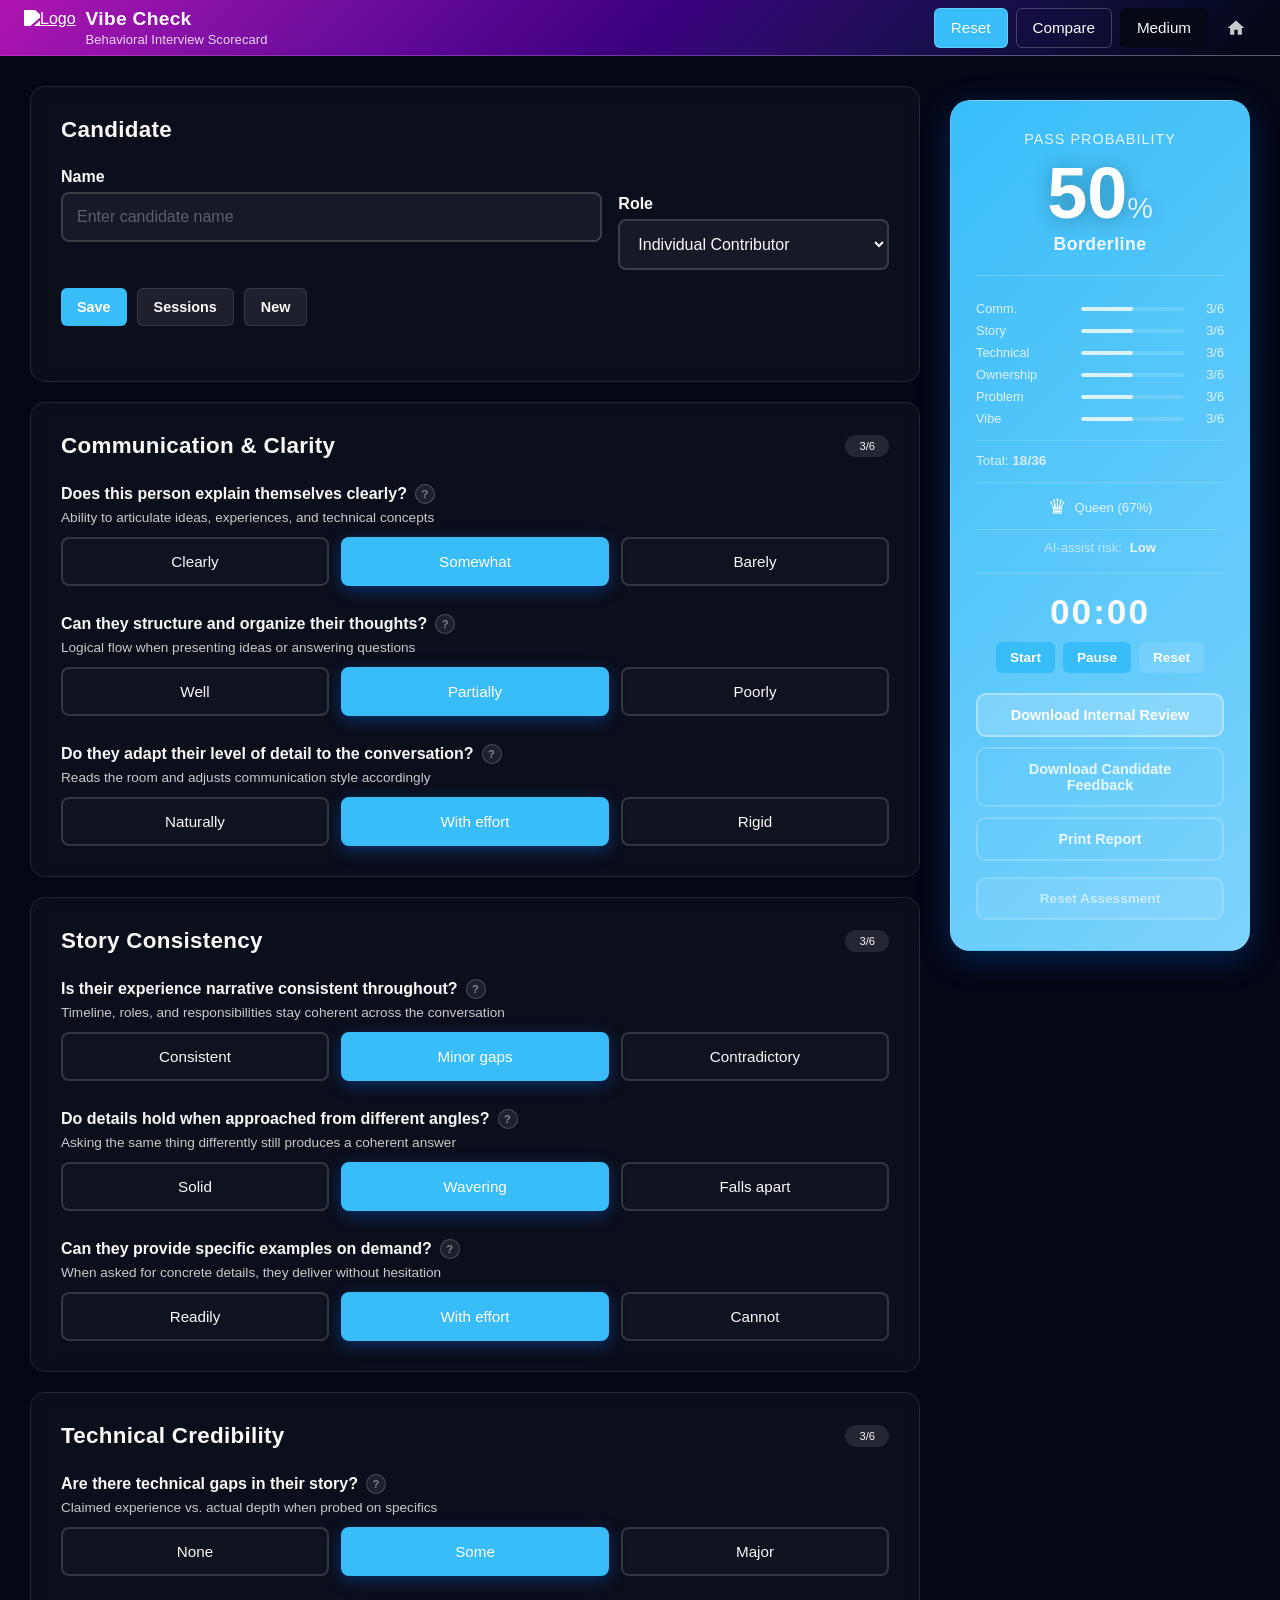
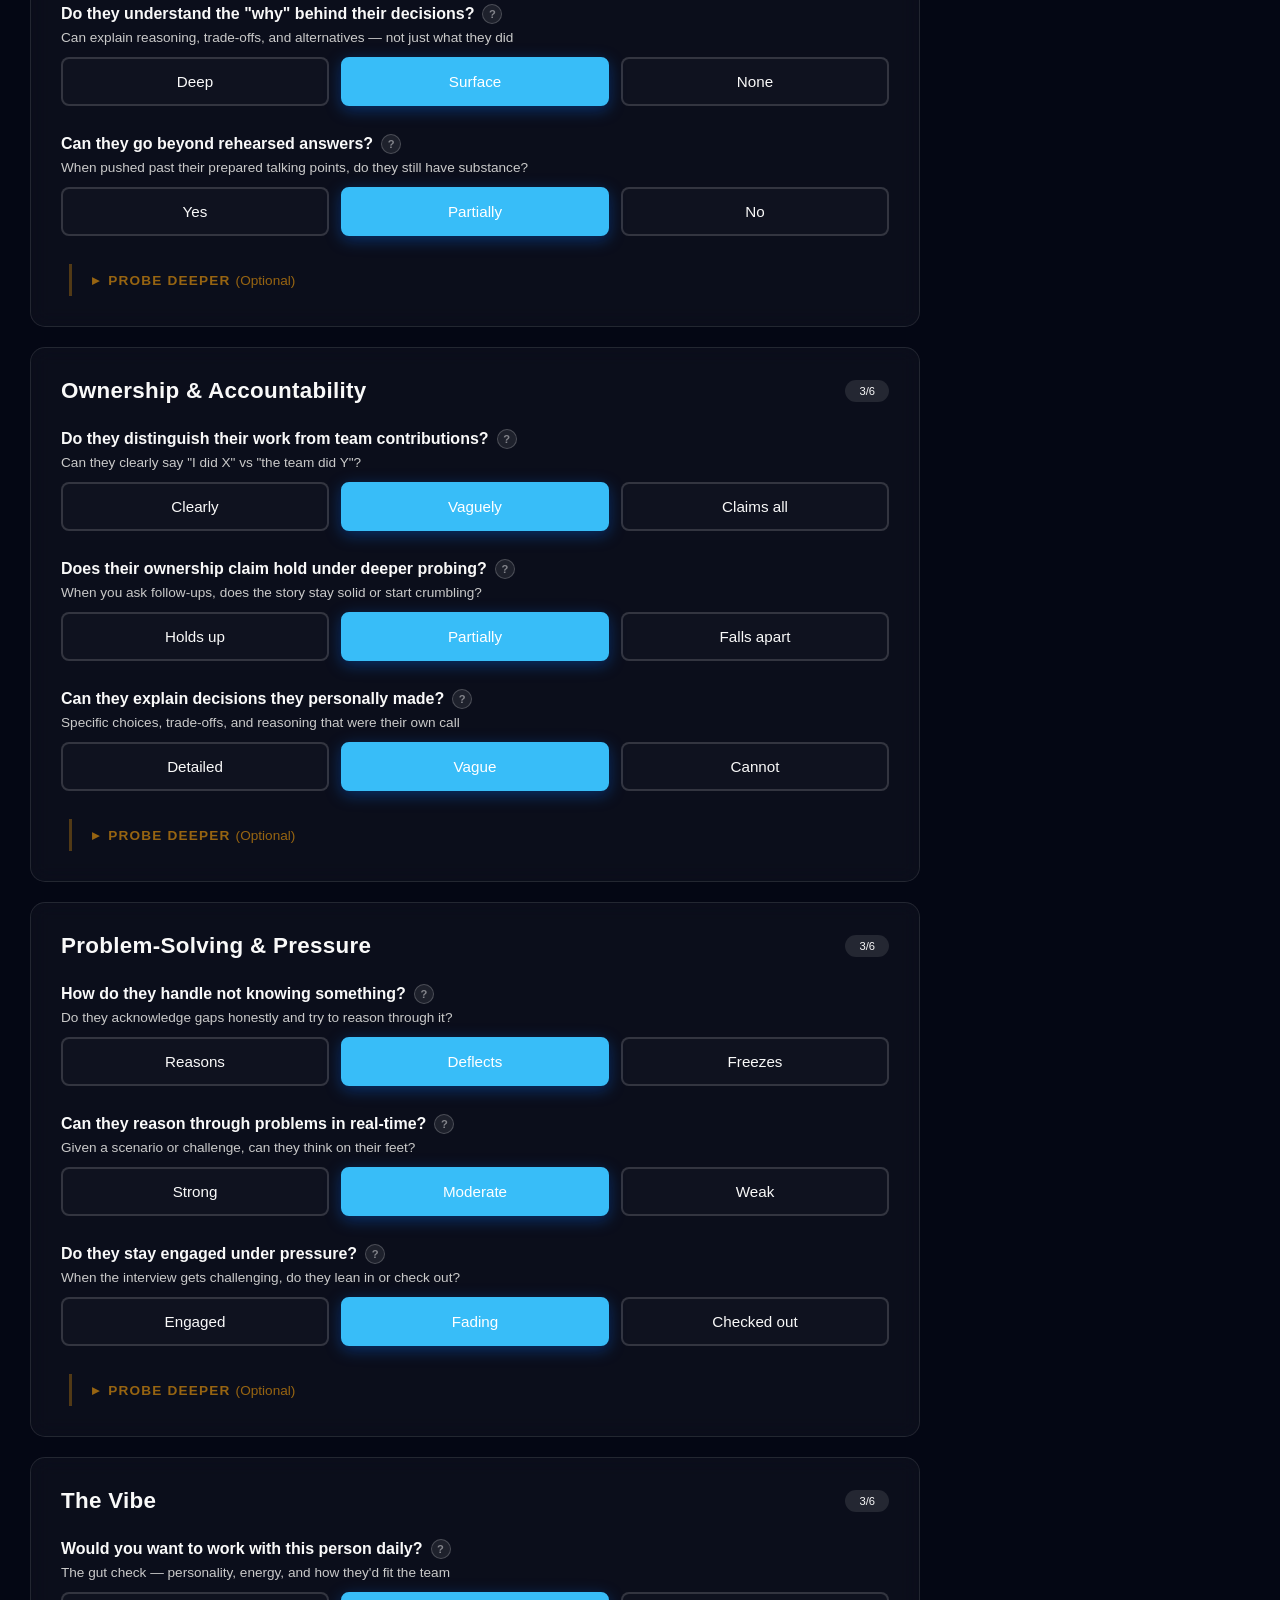
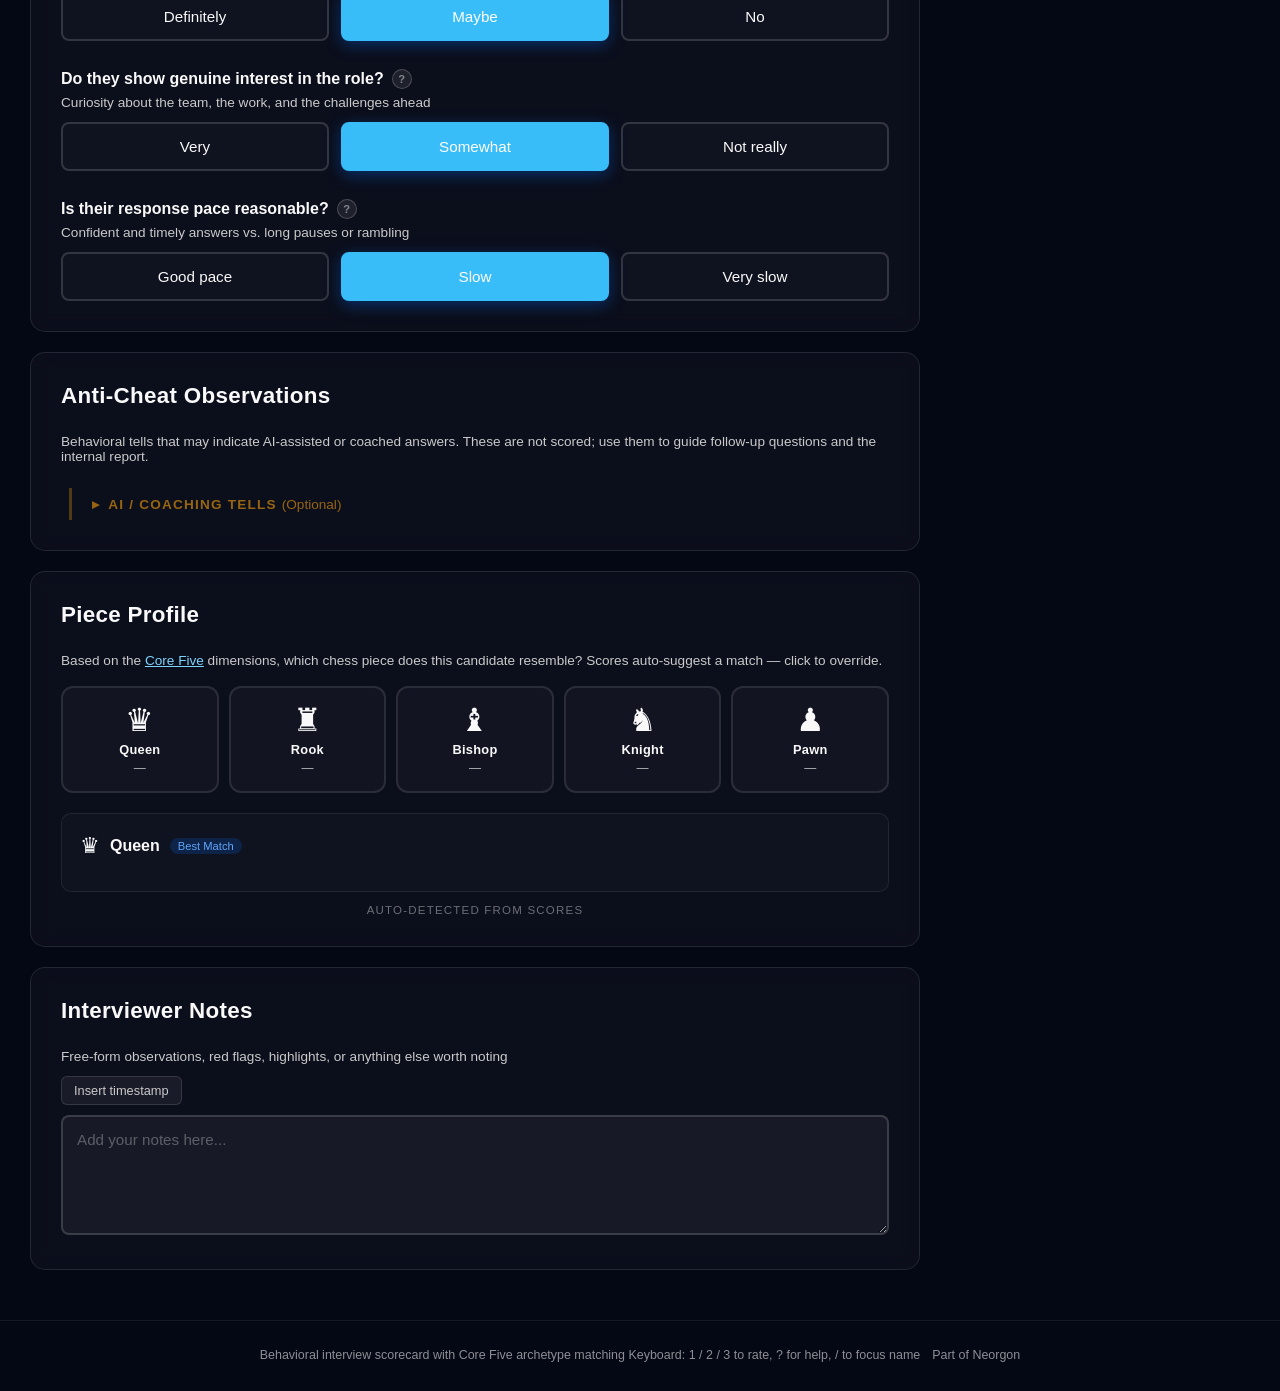
==== index.html @ bb3abf2c "feat(analytics): kit-owned GoatCounter + CF beacons, CSP sweep, drop Plausible/GA tags" ====
<!DOCTYPE html>
<html lang="en">
<head>
  <meta charset="UTF-8">
  <meta http-equiv="Content-Security-Policy" content="default-src 'self'; script-src 'self' 'unsafe-inline' https://gc.zgo.at https://static.cloudflareinsights.com; style-src 'self' 'unsafe-inline' https://cdn.neorgon.org; img-src 'self' data: blob: https://cdn.neorgon.org https://neorgon.goatcounter.com; connect-src 'self' https://neorgon.goatcounter.com https://cloudflareinsights.com">
  <meta name="viewport" content="width=device-width, initial-scale=1.0">
  <meta name="referrer" content="strict-origin-when-cross-origin">
  <meta http-equiv="X-Content-Type-Options" content="nosniff">
  <title>Vibe Check | Behavioral Interview Aid</title>
  <meta name="description" content="Score candidates across 18 behavioral questions in 6 categories. Auto-detect team archetypes with the Core Five. Download markdown reports">
  <meta property="og:title" content="Vibe Check: Behavioral Interview Scorecard">
  <meta property="og:description" content="Score candidates across 18 behavioral questions in 6 categories. Auto-detect team archetypes, download markdown reports">
  <meta property="og:type" content="website">
  <meta property="og:url" content="https://interviews.neorgon.com/">
  <meta property="og:site_name" content="Neorgon">
  <meta name="twitter:card" content="summary_large_image">
  <meta name="twitter:title" content="Vibe Check: Behavioral Interview Scorecard">
  <meta name="twitter:description" content="Score candidates across 18 behavioral questions in 6 categories. Auto-detect team archetypes, download markdown reports">
  <meta name="twitter:image" content="https://interviews.neorgon.com/og-preview.jpg">
  <meta name="robots" content="index, follow">
  <link rel="canonical" href="https://interviews.neorgon.com/">
  <meta property="og:locale" content="en_US">
  <meta name="theme-color" content="#040714">
  <meta property="og:image" content="https://interviews.neorgon.com/og-preview.jpg">
  <meta property="og:image:width" content="1200">
  <meta property="og:image:height" content="630">
  <link rel="icon" type="image/x-icon" href="favicon.ico">
  <link rel="icon" type="image/png" sizes="32x32" href="favicon-32x32.png">
  <link rel="icon" type="image/png" sizes="16x16" href="favicon-16x16.png">
  <link rel="icon" href="https://cdn.neorgon.org/v1.0.0/favicon.ico" />
  <link rel="stylesheet" href="https://cdn.neorgon.org/v1.0.0/styles/base.css">
    <link rel="stylesheet" href="css/style.css">
  <!-- Neorgon Header Kit (vendored; ?header=live swaps CSS to CDN) -->
  <script>(function(){var m=location.search.match(/[?&]theme=([\w-]+)/)||document.cookie.match(/(?:^|;\s*)neo_theme=([\w-]+)/);if(m&&m[1]!=='default')document.documentElement.dataset.theme=decodeURIComponent(m[1]);})();</script>
  <link rel="stylesheet" href="css/neorgon-header.css">
  <link rel="stylesheet" href="css/neorgon-themes.css">
  <link rel="stylesheet" href="https://cdn.neorgon.org/v1.0.0/header/season.css">
  <script defer src="js/neorgon-header.js"></script>
  <link rel="stylesheet" href="css/neorgon-footer.css">
  <script defer src="js/neorgon-footer.js"></script>

  <!-- Structured Data -->
  <script type="application/ld+json">
  {
    "@context": "https://schema.org",
    "@type": "WebApplication",
    "name": "Vibe Check",
    "alternateName": "Behavioral Interview Aid",
    "headline": "Vibe Check — Quantify the vibes you get from someone",
    "description": "A free, browser-based behavioral interview scorecard. Rate candidates across 18 questions in 6 categories, auto-detect their team archetype with the Core Five piece profile, and generate downloadable internal review and candidate feedback reports",
    "url": "https://interviews.neorgon.com/",
    "applicationCategory": "BusinessApplication",
    "applicationSubCategory": "Human Resources",
    "operatingSystem": "Any",
    "browserRequirements": "Requires a modern web browser with JavaScript",
    "softwareVersion": "1.0",
    "inLanguage": "en",
    "isAccessibleForFree": true,
    "offers": {
      "@type": "Offer",
      "price": "0",
      "priceCurrency": "USD"
    },
    "featureList": [
      "18 behavioral assessment questions across 6 categories",
      "Real-time scoring with pass probability percentage",
      "Core Five piece profile — auto-detect candidate archetype",
      "Optional probe questions for deeper investigation",
      "Anti-cheat observations to flag AI-assisted or coached answers",
      "Downloadable internal review report (Markdown)",
      "Downloadable candidate feedback report (Markdown)"
    ],
    "author": {
      "@type": "Organization",
      "name": "Neorgon",
      "url": "https://neorgon.com/"
    },
    "datePublished": "2026-02-21",
    "keywords": "behavioral interview aid, interview scorecard, candidate assessment, hiring rubric, core five, team archetype"
  }
  </script>
</head>
<body>

  <a class="skip-link" href="#main">Skip to content</a>

  <header class="header-bar" data-header-mode="app" role="banner">
    <div class="header-logo">
      <a href="https://neorgon.com/" target="_blank" rel="noopener noreferrer">
        <img src="energon-classic-logo.png" class="header-logo-img" alt="Logo">
      </a>
      <a href="./" class="header-title-link">
        <h1>Vibe Check</h1>
        <div class="header-subtitle">Behavioral Interview Scorecard</div>
      </a>
    </div>

    <div class="header-right">
      <nav class="header-actions" aria-label="Main navigation">
        <a data-keep-mobile href="javascript:void(0)" onclick="resetAssessment()" class="active">Reset</a>
        <a data-keep-mobile href="compare.html">Compare</a>
        <a href="https://lucianoadonis.medium.com/list/tips-entrevistas-32c6eb8c1547" target="_blank" rel="noopener noreferrer" class="outline">Medium</a>
    
      </nav>
      <a class="header-home" href="https://neorgon.com/" title="neorgon.com" aria-label="Neorgon home">
      <svg viewBox="0 0 24 24" fill="currentColor" xmlns="http://www.w3.org/2000/svg">
      <path d="M10 20v-6h4v6h5v-8h3L12 3 2 12h3v8z"/>
      </svg>
      </a>
    </div>

  </header>

  <div class="main-container" id="main">
    <main class="content-area" aria-label="Assessment form">

      <!-- Candidate Info -->
      <div class="card">
        <h2 class="section-title">Candidate</h2>
        <div class="candidate-header">
          <div class="control-group candidate-name-group">
            <label class="control-label" for="candidate-name">Name</label>
            <input type="text" id="candidate-name" class="text-input" placeholder="Enter candidate name">
          </div>
          <div class="control-group candidate-role-group">
            <label class="control-label" for="role-select">Role</label>
            <select id="role-select" class="text-input">
              <option value="individual-contributor">Individual Contributor</option>
              <option value="tech-lead">Tech Lead</option>
              <option value="engineering-manager">Engineering Manager</option>
            </select>
          </div>
        </div>
        <div class="session-actions">
          <button class="session-btn" id="save-session-btn" type="button">Save</button>
          <button class="session-btn session-btn-secondary" id="sessions-btn" type="button">Sessions</button>
          <button class="session-btn session-btn-secondary" id="new-session-btn" type="button">New</button>
        </div>
        <div class="session-status" id="session-status"></div>
      </div>

      <!-- Communication & Clarity -->
      <div class="card">
        <h2 class="section-title">Communication & Clarity <span class="category-badge" id="badge-comm">3/6</span></h2>

        <div class="control-group">
          <div class="control-header">
            <label class="control-label">Does this person explain themselves clearly?</label>
            <button class="help-trigger" onclick="showHelp('comm-1')" type="button" aria-label="Show guidance">?</button>
          </div>
          <p class="control-description">Ability to articulate ideas, experiences, and technical concepts</p>
          <div class="radio-group">
            <div class="radio-option opt-good"><input type="radio" id="comm-1-a" name="comm-1" value="2"><label for="comm-1-a">Clearly</label></div>
            <div class="radio-option"><input type="radio" id="comm-1-b" name="comm-1" value="1" checked><label for="comm-1-b">Somewhat</label></div>
            <div class="radio-option opt-bad"><input type="radio" id="comm-1-c" name="comm-1" value="0"><label for="comm-1-c">Barely</label></div>
          </div>
        </div>

        <div class="control-group">
          <div class="control-header">
            <label class="control-label">Can they structure and organize their thoughts?</label>
            <button class="help-trigger" onclick="showHelp('comm-2')" type="button" aria-label="Show guidance">?</button>
          </div>
          <p class="control-description">Logical flow when presenting ideas or answering questions</p>
          <div class="radio-group">
            <div class="radio-option opt-good"><input type="radio" id="comm-2-a" name="comm-2" value="2"><label for="comm-2-a">Well</label></div>
            <div class="radio-option"><input type="radio" id="comm-2-b" name="comm-2" value="1" checked><label for="comm-2-b">Partially</label></div>
            <div class="radio-option opt-bad"><input type="radio" id="comm-2-c" name="comm-2" value="0"><label for="comm-2-c">Poorly</label></div>
          </div>
        </div>

        <div class="control-group">
          <div class="control-header">
            <label class="control-label">Do they adapt their level of detail to the conversation?</label>
            <button class="help-trigger" onclick="showHelp('comm-3')" type="button" aria-label="Show guidance">?</button>
          </div>
          <p class="control-description">Reads the room and adjusts communication style accordingly</p>
          <div class="radio-group">
            <div class="radio-option opt-good"><input type="radio" id="comm-3-a" name="comm-3" value="2"><label for="comm-3-a">Naturally</label></div>
            <div class="radio-option"><input type="radio" id="comm-3-b" name="comm-3" value="1" checked><label for="comm-3-b">With effort</label></div>
            <div class="radio-option opt-bad"><input type="radio" id="comm-3-c" name="comm-3" value="0"><label for="comm-3-c">Rigid</label></div>
          </div>
        </div>
      </div>

      <!-- Story Consistency -->
      <div class="card">
        <h2 class="section-title">Story Consistency <span class="category-badge" id="badge-story">3/6</span></h2>

        <div class="control-group">
          <div class="control-header">
            <label class="control-label">Is their experience narrative consistent throughout?</label>
            <button class="help-trigger" onclick="showHelp('story-1')" type="button" aria-label="Show guidance">?</button>
          </div>
          <p class="control-description">Timeline, roles, and responsibilities stay coherent across the conversation</p>
          <div class="radio-group">
            <div class="radio-option opt-good"><input type="radio" id="story-1-a" name="story-1" value="2"><label for="story-1-a">Consistent</label></div>
            <div class="radio-option"><input type="radio" id="story-1-b" name="story-1" value="1" checked><label for="story-1-b">Minor gaps</label></div>
            <div class="radio-option opt-bad"><input type="radio" id="story-1-c" name="story-1" value="0"><label for="story-1-c">Contradictory</label></div>
          </div>
        </div>

        <div class="control-group">
          <div class="control-header">
            <label class="control-label">Do details hold when approached from different angles?</label>
            <button class="help-trigger" onclick="showHelp('story-2')" type="button" aria-label="Show guidance">?</button>
          </div>
          <p class="control-description">Asking the same thing differently still produces a coherent answer</p>
          <div class="radio-group">
            <div class="radio-option opt-good"><input type="radio" id="story-2-a" name="story-2" value="2"><label for="story-2-a">Solid</label></div>
            <div class="radio-option"><input type="radio" id="story-2-b" name="story-2" value="1" checked><label for="story-2-b">Wavering</label></div>
            <div class="radio-option opt-bad"><input type="radio" id="story-2-c" name="story-2" value="0"><label for="story-2-c">Falls apart</label></div>
          </div>
        </div>

        <div class="control-group">
          <div class="control-header">
            <label class="control-label">Can they provide specific examples on demand?</label>
            <button class="help-trigger" onclick="showHelp('story-3')" type="button" aria-label="Show guidance">?</button>
          </div>
          <p class="control-description">When asked for concrete details, they deliver without hesitation</p>
          <div class="radio-group">
            <div class="radio-option opt-good"><input type="radio" id="story-3-a" name="story-3" value="2"><label for="story-3-a">Readily</label></div>
            <div class="radio-option"><input type="radio" id="story-3-b" name="story-3" value="1" checked><label for="story-3-b">With effort</label></div>
            <div class="radio-option opt-bad"><input type="radio" id="story-3-c" name="story-3" value="0"><label for="story-3-c">Cannot</label></div>
          </div>
        </div>
      </div>

      <!-- Technical Credibility -->
      <div class="card">
        <h2 class="section-title">Technical Credibility <span class="category-badge" id="badge-tech">3/6</span></h2>

        <div class="control-group">
          <div class="control-header">
            <label class="control-label">Are there technical gaps in their story?</label>
            <button class="help-trigger" onclick="showHelp('tech-1')" type="button" aria-label="Show guidance">?</button>
          </div>
          <p class="control-description">Claimed experience vs. actual depth when probed on specifics</p>
          <div class="radio-group">
            <div class="radio-option opt-good"><input type="radio" id="tech-1-a" name="tech-1" value="2"><label for="tech-1-a">None</label></div>
            <div class="radio-option"><input type="radio" id="tech-1-b" name="tech-1" value="1" checked><label for="tech-1-b">Some</label></div>
            <div class="radio-option opt-bad"><input type="radio" id="tech-1-c" name="tech-1" value="0"><label for="tech-1-c">Major</label></div>
          </div>
        </div>

        <div class="control-group">
          <div class="control-header">
            <label class="control-label">Do they understand the "why" behind their decisions?</label>
            <button class="help-trigger" onclick="showHelp('tech-2')" type="button" aria-label="Show guidance">?</button>
          </div>
          <p class="control-description">Can explain reasoning, trade-offs, and alternatives — not just what they did</p>
          <div class="radio-group">
            <div class="radio-option opt-good"><input type="radio" id="tech-2-a" name="tech-2" value="2"><label for="tech-2-a">Deep</label></div>
            <div class="radio-option"><input type="radio" id="tech-2-b" name="tech-2" value="1" checked><label for="tech-2-b">Surface</label></div>
            <div class="radio-option opt-bad"><input type="radio" id="tech-2-c" name="tech-2" value="0"><label for="tech-2-c">None</label></div>
          </div>
        </div>

        <div class="control-group">
          <div class="control-header">
            <label class="control-label">Can they go beyond rehearsed answers?</label>
            <button class="help-trigger" onclick="showHelp('tech-3')" type="button" aria-label="Show guidance">?</button>
          </div>
          <p class="control-description">When pushed past their prepared talking points, do they still have substance?</p>
          <div class="radio-group">
            <div class="radio-option opt-good"><input type="radio" id="tech-3-a" name="tech-3" value="2"><label for="tech-3-a">Yes</label></div>
            <div class="radio-option"><input type="radio" id="tech-3-b" name="tech-3" value="1" checked><label for="tech-3-b">Partially</label></div>
            <div class="radio-option opt-bad"><input type="radio" id="tech-3-c" name="tech-3" value="0"><label for="tech-3-c">No</label></div>
          </div>
        </div>

        <details class="probe-dropdown" id="tech-probes">
          <summary class="probe-toggle">Probe Deeper <span class="probe-tag" id="tech-probe-tag">(Optional)</span></summary>
          <div class="probe-content">
            <p class="probe-hint">Use these follow-up questions to investigate technical depth further.</p>
            <div class="control-group">
              <div class="control-header">
                <label class="control-label">Does their exposure come from hands-on work?</label>
                <button class="help-trigger" onclick="showHelp('tech-p1')" type="button" aria-label="Show guidance">?</button>
              </div>
              <p class="control-description">Determine if knowledge is from direct experience or observation</p>
              <div class="radio-group">
                <div class="radio-option opt-good"><input type="radio" id="tp1-a" name="tech-p1" value="2"><label for="tp1-a">Hands-on</label></div>
                <div class="radio-option"><input type="radio" id="tp1-b" name="tech-p1" value="1" checked><label for="tp1-b">Mixed</label></div>
                <div class="radio-option opt-bad"><input type="radio" id="tp1-c" name="tech-p1" value="0"><label for="tp1-c">Observed</label></div>
              </div>
            </div>
            <div class="control-group">
              <div class="control-header">
                <label class="control-label">Can they elaborate on specific implementations?</label>
                <button class="help-trigger" onclick="showHelp('tech-p2')" type="button" aria-label="Show guidance">?</button>
              </div>
              <p class="control-description">Ask for concrete details about tools, configs, or code they worked with</p>
              <div class="radio-group">
                <div class="radio-option opt-good"><input type="radio" id="tp2-a" name="tech-p2" value="2"><label for="tp2-a">Detailed</label></div>
                <div class="radio-option"><input type="radio" id="tp2-b" name="tech-p2" value="1" checked><label for="tp2-b">Vague</label></div>
                <div class="radio-option opt-bad"><input type="radio" id="tp2-c" name="tech-p2" value="0"><label for="tp2-c">Cannot</label></div>
              </div>
            </div>
          </div>
        </details>
      </div>

      <!-- Ownership & Accountability -->
      <div class="card">
        <h2 class="section-title">Ownership & Accountability <span class="category-badge" id="badge-own">3/6</span></h2>

        <div class="control-group">
          <div class="control-header">
            <label class="control-label">Do they distinguish their work from team contributions?</label>
            <button class="help-trigger" onclick="showHelp('own-1')" type="button" aria-label="Show guidance">?</button>
          </div>
          <p class="control-description">Can they clearly say "I did X" vs "the team did Y"?</p>
          <div class="radio-group">
            <div class="radio-option opt-good"><input type="radio" id="own-1-a" name="own-1" value="2"><label for="own-1-a">Clearly</label></div>
            <div class="radio-option"><input type="radio" id="own-1-b" name="own-1" value="1" checked><label for="own-1-b">Vaguely</label></div>
            <div class="radio-option opt-bad"><input type="radio" id="own-1-c" name="own-1" value="0"><label for="own-1-c">Claims all</label></div>
          </div>
        </div>

        <div class="control-group">
          <div class="control-header">
            <label class="control-label">Does their ownership claim hold under deeper probing?</label>
            <button class="help-trigger" onclick="showHelp('own-2')" type="button" aria-label="Show guidance">?</button>
          </div>
          <p class="control-description">When you ask follow-ups, does the story stay solid or start crumbling?</p>
          <div class="radio-group">
            <div class="radio-option opt-good"><input type="radio" id="own-2-a" name="own-2" value="2"><label for="own-2-a">Holds up</label></div>
            <div class="radio-option"><input type="radio" id="own-2-b" name="own-2" value="1" checked><label for="own-2-b">Partially</label></div>
            <div class="radio-option opt-bad"><input type="radio" id="own-2-c" name="own-2" value="0"><label for="own-2-c">Falls apart</label></div>
          </div>
        </div>

        <div class="control-group">
          <div class="control-header">
            <label class="control-label">Can they explain decisions they personally made?</label>
            <button class="help-trigger" onclick="showHelp('own-3')" type="button" aria-label="Show guidance">?</button>
          </div>
          <p class="control-description">Specific choices, trade-offs, and reasoning that were their own call</p>
          <div class="radio-group">
            <div class="radio-option opt-good"><input type="radio" id="own-3-a" name="own-3" value="2"><label for="own-3-a">Detailed</label></div>
            <div class="radio-option"><input type="radio" id="own-3-b" name="own-3" value="1" checked><label for="own-3-b">Vague</label></div>
            <div class="radio-option opt-bad"><input type="radio" id="own-3-c" name="own-3" value="0"><label for="own-3-c">Cannot</label></div>
          </div>
        </div>

        <details class="probe-dropdown" id="own-probes">
          <summary class="probe-toggle">Probe Deeper <span class="probe-tag" id="own-probe-tag">(Optional)</span></summary>
          <div class="probe-content">
            <p class="probe-hint">Ownership concerns? Dig into whether the experience is genuinely theirs.</p>
            <div class="control-group">
              <div class="control-header">
                <label class="control-label">Is this their direct experience or a coworker's?</label>
                <button class="help-trigger" onclick="showHelp('own-p1')" type="button" aria-label="Show guidance">?</button>
              </div>
              <p class="control-description">People sometimes absorb team stories as their own — probe for first-person details</p>
              <div class="radio-group">
                <div class="radio-option opt-good"><input type="radio" id="op1-a" name="own-p1" value="2"><label for="op1-a">Their own</label></div>
                <div class="radio-option"><input type="radio" id="op1-b" name="own-p1" value="1" checked><label for="op1-b">Shared</label></div>
                <div class="radio-option opt-bad"><input type="radio" id="op1-c" name="own-p1" value="0"><label for="op1-c">Someone else's</label></div>
              </div>
            </div>
          </div>
        </details>
      </div>

      <!-- Problem-Solving & Pressure -->
      <div class="card">
        <h2 class="section-title">Problem-Solving & Pressure <span class="category-badge" id="badge-solve">3/6</span></h2>

        <div class="control-group">
          <div class="control-header">
            <label class="control-label">How do they handle not knowing something?</label>
            <button class="help-trigger" onclick="showHelp('solve-1')" type="button" aria-label="Show guidance">?</button>
          </div>
          <p class="control-description">Do they acknowledge gaps honestly and try to reason through it?</p>
          <div class="radio-group">
            <div class="radio-option opt-good"><input type="radio" id="solve-1-a" name="solve-1" value="2"><label for="solve-1-a">Reasons</label></div>
            <div class="radio-option"><input type="radio" id="solve-1-b" name="solve-1" value="1" checked><label for="solve-1-b">Deflects</label></div>
            <div class="radio-option opt-bad"><input type="radio" id="solve-1-c" name="solve-1" value="0"><label for="solve-1-c">Freezes</label></div>
          </div>
        </div>

        <div class="control-group">
          <div class="control-header">
            <label class="control-label">Can they reason through problems in real-time?</label>
            <button class="help-trigger" onclick="showHelp('solve-2')" type="button" aria-label="Show guidance">?</button>
          </div>
          <p class="control-description">Given a scenario or challenge, can they think on their feet?</p>
          <div class="radio-group">
            <div class="radio-option opt-good"><input type="radio" id="solve-2-a" name="solve-2" value="2"><label for="solve-2-a">Strong</label></div>
            <div class="radio-option"><input type="radio" id="solve-2-b" name="solve-2" value="1" checked><label for="solve-2-b">Moderate</label></div>
            <div class="radio-option opt-bad"><input type="radio" id="solve-2-c" name="solve-2" value="0"><label for="solve-2-c">Weak</label></div>
          </div>
        </div>

        <div class="control-group">
          <div class="control-header">
            <label class="control-label">Do they stay engaged under pressure?</label>
            <button class="help-trigger" onclick="showHelp('solve-3')" type="button" aria-label="Show guidance">?</button>
          </div>
          <p class="control-description">When the interview gets challenging, do they lean in or check out?</p>
          <div class="radio-group">
            <div class="radio-option opt-good"><input type="radio" id="solve-3-a" name="solve-3" value="2"><label for="solve-3-a">Engaged</label></div>
            <div class="radio-option"><input type="radio" id="solve-3-b" name="solve-3" value="1" checked><label for="solve-3-b">Fading</label></div>
            <div class="radio-option opt-bad"><input type="radio" id="solve-3-c" name="solve-3" value="0"><label for="solve-3-c">Checked out</label></div>
          </div>
        </div>

        <details class="probe-dropdown" id="solve-probes">
          <summary class="probe-toggle">Probe Deeper <span class="probe-tag" id="solve-probe-tag">(Optional)</span></summary>
          <div class="probe-content">
            <p class="probe-hint">Use hypothetical scenarios to test whether they truly understand design patterns and system logic, or just memorized answers.</p>

            <div class="control-group">
              <div class="control-header">
                <label class="control-label">Can they reason through a design trade-off they haven't rehearsed?</label>
                <button class="help-trigger" onclick="showHelp('solve-p1')" type="button" aria-label="Show guidance">?</button>
              </div>
              <p class="control-description">Present a trade-off between two valid approaches and see if they reason through it or freeze</p>
              <div class="radio-group">
                <div class="radio-option opt-good"><input type="radio" id="sp1-a" name="solve-p1" value="2"><label for="sp1-a">Reasons well</label></div>
                <div class="radio-option"><input type="radio" id="sp1-b" name="solve-p1" value="1" checked><label for="sp1-b">Partial</label></div>
                <div class="radio-option opt-bad"><input type="radio" id="sp1-c" name="solve-p1" value="0"><label for="sp1-c">Cannot</label></div>
              </div>
            </div>

            <div class="control-group">
              <div class="control-header">
                <label class="control-label">Do they understand what breaks when you change a constraint?</label>
                <button class="help-trigger" onclick="showHelp('solve-p2')" type="button" aria-label="Show guidance">?</button>
              </div>
              <p class="control-description">Change a variable in their own story and see if they can predict the consequences</p>
              <div class="radio-group">
                <div class="radio-option opt-good"><input type="radio" id="sp2-a" name="solve-p2" value="2"><label for="sp2-a">Predicts it</label></div>
                <div class="radio-option"><input type="radio" id="sp2-b" name="solve-p2" value="1" checked><label for="sp2-b">Guesses</label></div>
                <div class="radio-option opt-bad"><input type="radio" id="sp2-c" name="solve-p2" value="0"><label for="sp2-c">No idea</label></div>
              </div>
            </div>

            <div class="control-group">
              <div class="control-header">
                <label class="control-label">Can they explain when NOT to use a pattern they mentioned?</label>
                <button class="help-trigger" onclick="showHelp('solve-p3')" type="button" aria-label="Show guidance">?</button>
              </div>
              <p class="control-description">Someone who really understands a tool knows its limits, not just its strengths</p>
              <div class="radio-group">
                <div class="radio-option opt-good"><input type="radio" id="sp3-a" name="solve-p3" value="2"><label for="sp3-a">Knows limits</label></div>
                <div class="radio-option"><input type="radio" id="sp3-b" name="solve-p3" value="1" checked><label for="sp3-b">Vague sense</label></div>
                <div class="radio-option opt-bad"><input type="radio" id="sp3-c" name="solve-p3" value="0"><label for="sp3-c">Blindly applies</label></div>
              </div>
            </div>

            <div class="control-group">
              <div class="control-header">
                <label class="control-label">Can they simplify an over-engineered proposal?</label>
                <button class="help-trigger" onclick="showHelp('solve-p4')" type="button" aria-label="Show guidance">?</button>
              </div>
              <p class="control-description">Propose something unnecessarily complex and see if they push back or blindly agree</p>
              <div class="radio-group">
                <div class="radio-option opt-good"><input type="radio" id="sp4-a" name="solve-p4" value="2"><label for="sp4-a">Simplifies</label></div>
                <div class="radio-option"><input type="radio" id="sp4-b" name="solve-p4" value="1" checked><label for="sp4-b">Hesitates</label></div>
                <div class="radio-option opt-bad"><input type="radio" id="sp4-c" name="solve-p4" value="0"><label for="sp4-c">Agrees blindly</label></div>
              </div>
            </div>

            <div class="control-group">
              <div class="control-header">
                <label class="control-label">Can they walk through debugging a system they didn't build?</label>
                <button class="help-trigger" onclick="showHelp('solve-p5')" type="button" aria-label="Show guidance">?</button>
              </div>
              <p class="control-description">Describe a broken scenario and see if they have a systematic approach or just guess</p>
              <div class="radio-group">
                <div class="radio-option opt-good"><input type="radio" id="sp5-a" name="solve-p5" value="2"><label for="sp5-a">Systematic</label></div>
                <div class="radio-option"><input type="radio" id="sp5-b" name="solve-p5" value="1" checked><label for="sp5-b">Ad hoc</label></div>
                <div class="radio-option opt-bad"><input type="radio" id="sp5-c" name="solve-p5" value="0"><label for="sp5-c">Lost</label></div>
              </div>
            </div>
          </div>
        </details>
      </div>

      <!-- The Vibe -->
      <div class="card">
        <h2 class="section-title">The Vibe <span class="category-badge" id="badge-vibe">3/6</span></h2>

        <div class="control-group">
          <div class="control-header">
            <label class="control-label">Would you want to work with this person daily?</label>
            <button class="help-trigger" onclick="showHelp('vibe-1')" type="button" aria-label="Show guidance">?</button>
          </div>
          <p class="control-description">The gut check — personality, energy, and how they'd fit the team</p>
          <div class="radio-group">
            <div class="radio-option opt-good"><input type="radio" id="vibe-1-a" name="vibe-1" value="2"><label for="vibe-1-a">Definitely</label></div>
            <div class="radio-option"><input type="radio" id="vibe-1-b" name="vibe-1" value="1" checked><label for="vibe-1-b">Maybe</label></div>
            <div class="radio-option opt-bad"><input type="radio" id="vibe-1-c" name="vibe-1" value="0"><label for="vibe-1-c">No</label></div>
          </div>
        </div>

        <div class="control-group">
          <div class="control-header">
            <label class="control-label">Do they show genuine interest in the role?</label>
            <button class="help-trigger" onclick="showHelp('vibe-2')" type="button" aria-label="Show guidance">?</button>
          </div>
          <p class="control-description">Curiosity about the team, the work, and the challenges ahead</p>
          <div class="radio-group">
            <div class="radio-option opt-good"><input type="radio" id="vibe-2-a" name="vibe-2" value="2"><label for="vibe-2-a">Very</label></div>
            <div class="radio-option"><input type="radio" id="vibe-2-b" name="vibe-2" value="1" checked><label for="vibe-2-b">Somewhat</label></div>
            <div class="radio-option opt-bad"><input type="radio" id="vibe-2-c" name="vibe-2" value="0"><label for="vibe-2-c">Not really</label></div>
          </div>
        </div>

        <div class="control-group">
          <div class="control-header">
            <label class="control-label">Is their response pace reasonable?</label>
            <button class="help-trigger" onclick="showHelp('vibe-3')" type="button" aria-label="Show guidance">?</button>
          </div>
          <p class="control-description">Confident and timely answers vs. long pauses or rambling</p>
          <div class="radio-group">
            <div class="radio-option opt-good"><input type="radio" id="vibe-3-a" name="vibe-3" value="2"><label for="vibe-3-a">Good pace</label></div>
            <div class="radio-option"><input type="radio" id="vibe-3-b" name="vibe-3" value="1" checked><label for="vibe-3-b">Slow</label></div>
            <div class="radio-option opt-bad"><input type="radio" id="vibe-3-c" name="vibe-3" value="0"><label for="vibe-3-c">Very slow</label></div>
          </div>
        </div>
      </div>

      <!-- Anti-Cheat Observations -->
      <div class="card">
        <h2 class="section-title">Anti-Cheat Observations</h2>
        <p class="control-description">Behavioral tells that may indicate AI-assisted or coached answers. These are not scored; use them to guide follow-up questions and the internal report.</p>

        <details class="probe-dropdown" id="cheat-probes">
          <summary class="probe-toggle">AI / Coaching Tells <span class="probe-tag" id="cheat-probe-tag">(Optional)</span></summary>
          <div class="probe-content">
            <p class="probe-hint">Check tells as you observe them during the interview. A single tell means little; look for clusters.</p>

            <div class="control-group">
              <div class="control-header">
                <label class="control-label">Long pause, then suddenly fluent / expert answer?</label>
                <button class="help-trigger" onclick="showHelp('cheat-pace')" type="button" aria-label="Show guidance">?</button>
              </div>
              <p class="control-description">Unnatural silence followed by a polished, verbose response</p>
              <div class="radio-group">
                <div class="radio-option opt-good"><input type="radio" id="cheat-pace-a" name="cheat-pace" value="2"><label for="cheat-pace-a">Consistent</label></div>
                <div class="radio-option"><input type="radio" id="cheat-pace-b" name="cheat-pace" value="1" checked><label for="cheat-pace-b">Slight lag</label></div>
                <div class="radio-option opt-bad"><input type="radio" id="cheat-pace-c" name="cheat-pace" value="0"><label for="cheat-pace-c">Sudden shift</label></div>
              </div>
            </div>

            <div class="control-group">
              <div class="control-header">
                <label class="control-label">Answers feel like a generic STAR or blog-post template?</label>
                <button class="help-trigger" onclick="showHelp('cheat-template')" type="button" aria-label="Show guidance">?</button>
              </div>
              <p class="control-description">Polished structure without personal texture or specifics</p>
              <div class="radio-group">
                <div class="radio-option opt-good"><input type="radio" id="cheat-template-a" name="cheat-template" value="2"><label for="cheat-template-a">Specific</label></div>
                <div class="radio-option"><input type="radio" id="cheat-template-b" name="cheat-template" value="1" checked><label for="cheat-template-b">Some</label></div>
                <div class="radio-option opt-bad"><input type="radio" id="cheat-template-c" name="cheat-template" value="0"><label for="cheat-template-c">Generic</label></div>
              </div>
            </div>

            <div class="control-group">
              <div class="control-header">
                <label class="control-label">Tone or vocabulary shifts dramatically mid-interview?</label>
                <button class="help-trigger" onclick="showHelp('cheat-tone')" type="button" aria-label="Show guidance">?</button>
              </div>
              <p class="control-description">Casual answers that suddenly turn formal or verbose</p>
              <div class="radio-group">
                <div class="radio-option opt-good"><input type="radio" id="cheat-tone-a" name="cheat-tone" value="2"><label for="cheat-tone-a">Consistent</label></div>
                <div class="radio-option"><input type="radio" id="cheat-tone-b" name="cheat-tone" value="1" checked><label for="cheat-tone-b">Occasional</label></div>
                <div class="radio-option opt-bad"><input type="radio" id="cheat-tone-c" name="cheat-tone" value="0"><label for="cheat-tone-c">Mismatch</label></div>
              </div>
            </div>

            <div class="control-group">
              <div class="control-header">
                <label class="control-label">Looks away from camera / appears to read or type before answering?</label>
                <button class="help-trigger" onclick="showHelp('cheat-device')" type="button" aria-label="Show guidance">?</button>
              </div>
              <p class="control-description">Second-screen glances, typing, or mouse clicks before answering</p>
              <div class="radio-group">
                <div class="radio-option opt-good"><input type="radio" id="cheat-device-a" name="cheat-device" value="2"><label for="cheat-device-a">Engaged</label></div>
                <div class="radio-option"><input type="radio" id="cheat-device-b" name="cheat-device" value="1" checked><label for="cheat-device-b">Briefly</label></div>
                <div class="radio-option opt-bad"><input type="radio" id="cheat-device-c" name="cheat-device" value="0"><label for="cheat-device-c">Sustained</label></div>
              </div>
            </div>

            <div class="control-group">
              <div class="control-header">
                <label class="control-label">Struggles when asked an off-topic or curveball follow-up?</label>
                <button class="help-trigger" onclick="showHelp('cheat-offtopic')" type="button" aria-label="Show guidance">?</button>
              </div>
              <p class="control-description">Rehearsed answers break when the conversation pivots</p>
              <div class="radio-group">
                <div class="radio-option opt-good"><input type="radio" id="cheat-offtopic-a" name="cheat-offtopic" value="2"><label for="cheat-offtopic-a">Handles it</label></div>
                <div class="radio-option"><input type="radio" id="cheat-offtopic-b" name="cheat-offtopic" value="1" checked><label for="cheat-offtopic-b">Hesitates</label></div>
                <div class="radio-option opt-bad"><input type="radio" id="cheat-offtopic-c" name="cheat-offtopic" value="0"><label for="cheat-offtopic-c">Falls apart</label></div>
              </div>
            </div>

            <div class="control-group">
              <div class="control-header">
                <label class="control-label">Repeats question wording back verbatim before answering?</label>
                <button class="help-trigger" onclick="showHelp('cheat-echo')" type="button" aria-label="Show guidance">?</button>
              </div>
              <p class="control-description">Echoing the prompt can be a sign of reading generated text</p>
              <div class="radio-group">
                <div class="radio-option opt-good"><input type="radio" id="cheat-echo-a" name="cheat-echo" value="2"><label for="cheat-echo-a">No</label></div>
                <div class="radio-option"><input type="radio" id="cheat-echo-b" name="cheat-echo" value="1" checked><label for="cheat-echo-b">Sometimes</label></div>
                <div class="radio-option opt-bad"><input type="radio" id="cheat-echo-c" name="cheat-echo" value="0"><label for="cheat-echo-c">Often</label></div>
              </div>
            </div>

            <div class="control-group">
              <label class="control-label" for="cheat-notes">Anti-cheat notes</label>
              <p class="control-description">Optional free-form notes: timing oddities, specific tells, follow-up questions tried, etc.</p>
              <button class="timestamp-btn" data-target="cheat-notes" type="button">Insert timestamp</button>
              <textarea id="cheat-notes" class="notes-textarea" placeholder="e.g., paused for 8s then gave a polished 90s monologue..."></textarea>
            </div>
          </div>
        </details>
      </div>

      <!-- Piece Profile -->
      <div class="card" id="piece-card">
        <h2 class="section-title">Piece Profile</h2>
        <p class="control-description" style="margin-bottom:18px">Based on the <a href="https://minibooks.lucianoadonis.com/pages/thesis-the-core-five" target="_blank" rel="noopener" style="color:var(--accent-bright)">Core Five</a> dimensions, which chess piece does this candidate resemble? Scores auto-suggest a match — click to override.</p>
        <div class="piece-grid">
          <div class="piece-tile" id="piece-queen" onclick="selectPiece('queen')">
            <div class="piece-icon">&#9819;</div>
            <div class="piece-tile-name">Queen</div>
            <div class="piece-tile-pct" id="pct-queen">—</div>
          </div>
          <div class="piece-tile" id="piece-rook" onclick="selectPiece('rook')">
            <div class="piece-icon">&#9820;</div>
            <div class="piece-tile-name">Rook</div>
            <div class="piece-tile-pct" id="pct-rook">—</div>
          </div>
          <div class="piece-tile" id="piece-bishop" onclick="selectPiece('bishop')">
            <div class="piece-icon">&#9821;</div>
            <div class="piece-tile-name">Bishop</div>
            <div class="piece-tile-pct" id="pct-bishop">—</div>
          </div>
          <div class="piece-tile" id="piece-knight" onclick="selectPiece('knight')">
            <div class="piece-icon">&#9822;</div>
            <div class="piece-tile-name">Knight</div>
            <div class="piece-tile-pct" id="pct-knight">—</div>
          </div>
          <div class="piece-tile" id="piece-pawn" onclick="selectPiece('pawn')">
            <div class="piece-icon">&#9823;</div>
            <div class="piece-tile-name">Pawn</div>
            <div class="piece-tile-pct" id="pct-pawn">—</div>
          </div>
        </div>
        <div class="piece-detail" id="piece-detail">
          <div class="piece-detail-header">
            <span class="piece-detail-icon" id="piece-detail-icon">&#9819;</span>
            <span class="piece-detail-name" id="piece-detail-name">Queen</span>
            <span class="piece-detail-tag" id="piece-detail-tag">Best Match</span>
          </div>
          <p class="piece-detail-desc" id="piece-detail-desc"></p>
          <div class="piece-dims" id="piece-dims"></div>
        </div>
        <div class="piece-auto-label" id="piece-auto-label">Auto-detected from scores</div>
      </div>

      <!-- Notes -->
      <div class="card">
        <h2 class="section-title">Interviewer Notes</h2>
        <div class="control-group">
          <p class="control-description">Free-form observations, red flags, highlights, or anything else worth noting</p>
          <button class="timestamp-btn" data-target="notes" type="button">Insert timestamp</button>
          <textarea id="notes" class="notes-textarea" placeholder="Add your notes here..."></textarea>
        </div>
      </div>

    </main>

    <!-- Sidebar -->
    <aside class="score-sidebar" aria-label="Score summary">
      <div class="score-card" id="score-card">
        <div class="score-label">Pass Probability</div>
        <div class="score-value" id="score-pct">50<span>%</span></div>
        <div class="verdict-label" id="verdict-label">Borderline</div>
        <div class="breakdown-section">
          <div class="breakdown-item"><span class="breakdown-label">Comm.</span><div class="breakdown-bar"><div class="breakdown-fill" id="bar-comm" style="width:50%"></div></div><span class="breakdown-val" id="val-comm">3/6</span></div>
          <div class="breakdown-item"><span class="breakdown-label">Story</span><div class="breakdown-bar"><div class="breakdown-fill" id="bar-story" style="width:50%"></div></div><span class="breakdown-val" id="val-story">3/6</span></div>
          <div class="breakdown-item"><span class="breakdown-label">Technical</span><div class="breakdown-bar"><div class="breakdown-fill" id="bar-tech" style="width:50%"></div></div><span class="breakdown-val" id="val-tech">3/6</span></div>
          <div class="breakdown-item"><span class="breakdown-label">Ownership</span><div class="breakdown-bar"><div class="breakdown-fill" id="bar-own" style="width:50%"></div></div><span class="breakdown-val" id="val-own">3/6</span></div>
          <div class="breakdown-item"><span class="breakdown-label">Problem</span><div class="breakdown-bar"><div class="breakdown-fill" id="bar-solve" style="width:50%"></div></div><span class="breakdown-val" id="val-solve">3/6</span></div>
          <div class="breakdown-item"><span class="breakdown-label">Vibe</span><div class="breakdown-bar"><div class="breakdown-fill" id="bar-vibe" style="width:50%"></div></div><span class="breakdown-val" id="val-vibe">3/6</span></div>
          <div class="score-total">Total: <strong><span id="score-total">18</span>/36</strong></div>
          <div class="piece-indicator">
            <span class="piece-indicator-icon" id="sidebar-piece-icon">&#9819;</span>
            <span class="piece-indicator-text" id="sidebar-piece-name">Queen (67%)</span>
          </div>
          <div class="cheat-indicator" id="cheat-indicator" title="Click to jump to anti-cheat observations" onclick="document.getElementById('cheat-probes').scrollIntoView({behavior:'smooth'}); document.getElementById('cheat-probes').open = true;">
            <span class="cheat-indicator-label">AI-assist risk:</span>
            <span class="cheat-indicator-value" id="cheat-risk-label">Low</span>
          </div>
        </div>

        <div class="timer-section" id="timer-section">
          <div class="timer-display" id="timer-display">00:00</div>
          <div class="timer-controls">
            <button class="timer-btn" id="timer-start" type="button">Start</button>
            <button class="timer-btn" id="timer-pause" type="button">Pause</button>
            <button class="timer-btn timer-btn-secondary" id="timer-reset" type="button">Reset</button>
          </div>
        </div>

        <div class="sidebar-buttons">
          <button class="download-btn download-btn-primary" onclick="downloadInternal()">Download Internal Review</button>
          <button class="download-btn download-btn-secondary" onclick="downloadFeedback()">Download Candidate Feedback</button>
          <button class="download-btn download-btn-secondary" onclick="window.print()">Print Report</button>
        </div>
        <button class="reset-button" onclick="resetAssessment()">Reset Assessment</button>
      </div>
    </aside>
  </div>

  <noscript>
    <div style="background:var(--accent);color:#fff;padding:20px;text-align:center;font-family:sans-serif;">
      This assessment tool requires JavaScript to calculate scores and generate reports. Please enable JavaScript to use Vibe Check.
    </div>
  </noscript>

  <!-- Help Modal -->
  <div class="help-overlay" id="help-overlay">
    <div class="help-modal" role="dialog" aria-modal="true" aria-labelledby="help-title">
      <button class="help-modal-close" onclick="closeHelp()" type="button" aria-label="Close help">&times;</button>
      <h3 id="help-title"></h3>
      <div id="help-body"></div>
    </div>
  </div>

  <!-- Sessions Drawer -->
  <div class="sessions-overlay" id="sessions-overlay">
    <div class="sessions-drawer" role="dialog" aria-modal="true" aria-labelledby="sessions-title">
      <div class="sessions-drawer-header">
        <h3 id="sessions-title">Saved Sessions</h3>
        <button class="sessions-close" onclick="closeSessions()" type="button" aria-label="Close sessions">&times;</button>
      </div>
      <div class="sessions-actions">
        <button class="session-btn" id="export-all-btn" type="button">Export All</button>
        <label class="session-btn session-btn-secondary" style="position:relative;overflow:hidden">
          Import
          <input type="file" id="import-file" accept=".json" style="position:absolute;left:-9999px">
        </label>
      </div>
      <div class="sessions-list" id="sessions-list"></div>
    </div>
  </div>

  <footer class="neo-footer" data-footer-mode="minimal">
    Behavioral interview scorecard with Core Five archetype matching Keyboard: 1 / 2 / 3 to rate, ? for help, / to focus name
  </footer>

  <script type="module" src="js/app.js"></script>
</body>
</html>
---- css/style.css ----
/* ── Reset & base ─────────────────────────────────────────────────── */
*, *::before, *::after { margin: 0; padding: 0; box-sizing: border-box; }

:root {
  --bg: #040714;
  --surface-1: rgba(255,255,255,.03);
  --surface-2: rgba(255,255,255,.06);
  --border-subtle: rgba(255,255,255,.07);
  --border: rgba(255,255,255,.1);
  --border-strong: rgba(255,255,255,.22);
  --text-primary: #f9f9f9;
  --text-secondary: #cacaca;
  --text-muted: rgba(255,255,255,.55);
  --accent: #38bdf8;
  --accent-bright: #7dd3fc;
  --font: 'Avenir Next', -apple-system, BlinkMacSystemFont, 'Segoe UI', Roboto, Oxygen, Ubuntu, Cantarell, sans-serif;
  --text-xs: 0.75rem; --text-sm: 0.875rem; --text-base: 1rem;
  --text-lg: 1.125rem; --text-xl: 1.25rem; --text-2xl: 1.5rem;
  --space-1: 4px; --space-2: 8px; --space-3: 12px; --space-4: 16px;
  --space-6: 24px; --space-8: 32px;
  --radius-sm: 6px; --radius: 10px; --radius-lg: 15px;
  --ease-snap: cubic-bezier(0.34, 1.56, 0.64, 1);
  --dur-fast: 120ms; --dur: 200ms;
}

body {
  font-family: var(--font);
  background: var(--bg);
  min-height: 100vh;
  color: var(--text-primary);
  display: flex; flex-direction: column;
}

/* ── Nav (with-nav pattern) ──────────────────────────────────────── */
nav { display: flex; gap: 5px; }
nav a {
  color: var(--text-primary); text-decoration: none;
  padding: 8px 16px; border-radius: var(--radius-sm);
  transition: all var(--dur) ease;
  font-size: 0.95em; font-weight: 500;
}
nav a:hover { background: rgba(255,255,255,0.1); }
nav a.active { background: var(--accent); }
nav a.outline { background: var(--bg); border: 1px solid var(--bg); }
nav a.outline:hover { background: #11151f; }

/* ── Layout ───────────────────────────────────────────────────────── */
.main-container { display: flex; max-width: 1400px; margin: 0 auto; padding: 30px; gap: 30px; width: 100%; }
.content-area { flex: 1; max-width: 900px; }

/* ── Sidebar ──────────────────────────────────────────────────────── */
.score-sidebar { position: sticky; top: 100px; width: 300px; height: fit-content; }
.score-card {
  background: linear-gradient(135deg, var(--accent) 0%, var(--accent-bright) 100%);
  border-radius: 20px; padding: 30px 25px; text-align: center;
  box-shadow: 0 8px 32px rgba(0, 99, 229, 0.3);
  border: 1px solid var(--border);
  transition: background 0.6s ease, box-shadow 0.6s ease;
  position: relative; overflow: hidden;
}
.score-card::before {
  content: ''; position: absolute; top: -30px; right: -30px;
  width: 150px; height: 150px; opacity: 0.12;
  font-size: 100px; transition: opacity 0.6s ease;
}
.score-card.verdict-strong-pass { background: linear-gradient(135deg, #22c55e 0%, #16a34a 100%); box-shadow: 0 8px 32px rgba(34,197,94,0.4); }
.score-card.verdict-strong-pass::before { content: '\2713'; }
.score-card.verdict-likely-pass { background: linear-gradient(135deg, var(--accent) 0%, var(--accent-bright) 100%); box-shadow: 0 8px 32px rgba(0,99,229,0.3); }
.score-card.verdict-likely-pass::before { content: '\2197'; }
.score-card.verdict-borderline { background: linear-gradient(135deg, #f59e0b 0%, #d97706 100%); box-shadow: 0 8px 32px rgba(245,158,11,0.4); }
.score-card.verdict-borderline::before { content: '~'; }
.score-card.verdict-unlikely { background: linear-gradient(135deg, #4a5568 0%, #2d3748 100%); box-shadow: 0 8px 32px rgba(74,85,104,0.5); }
.score-card.verdict-unlikely::before { content: '\2198'; }
.score-card.verdict-no-pass { background: linear-gradient(135deg, #e53e3e 0%, #c53030 100%); box-shadow: 0 8px 32px rgba(229,62,62,0.6); }
.score-card.verdict-no-pass::before { content: '\2717'; }

.score-label { font-size: 0.9em; opacity: 0.9; margin-bottom: 10px; text-transform: uppercase; letter-spacing: 1px; font-weight: 500; }
.score-value { font-size: 4.5em; font-weight: 700; line-height: 1; margin-bottom: 5px; color: #fff; text-shadow: 0 2px 20px rgba(0,0,0,0.3); }
.score-value span { font-size: 0.4em; font-weight: 500; opacity: 0.8; }
.verdict-label { font-size: 1.1em; font-weight: 600; margin-bottom: 20px; letter-spacing: 0.5px; opacity: 0.95; }

.breakdown-section { padding-top: 18px; border-top: 1px solid rgba(255,255,255,0.2); text-align: left; }
.breakdown-item { display: flex; align-items: center; margin: 7px 0; font-size: 0.8em; }
.breakdown-label { width: 95px; opacity: 0.85; font-weight: 500; }
.breakdown-bar { flex: 1; height: 4px; background: rgba(255,255,255,0.15); border-radius: 2px; margin: 0 10px; overflow: hidden; }
.breakdown-fill { height: 100%; border-radius: 2px; background: rgba(255,255,255,0.75); transition: width 0.4s ease; }
.breakdown-val { width: 30px; text-align: right; opacity: 0.85; font-weight: 500; }
.score-total { margin-top: 14px; padding-top: 12px; border-top: 1px solid rgba(255,255,255,0.15); font-size: 0.85em; opacity: 0.8; }

.sidebar-buttons { margin-top: 20px; }
.download-btn { width: 100%; padding: 12px 16px; border-radius: var(--radius); font-size: 0.9em; font-weight: 600; cursor: pointer; transition: all 0.3s ease; font-family: inherit; margin-top: 10px; display: block; text-align: center; }
.download-btn:hover { transform: translateY(-2px); }
.download-btn:active { transform: translateY(0); }
.download-btn-primary { background: rgba(255,255,255,0.2); border: 2px solid rgba(255,255,255,0.35); color: white; }
.download-btn-primary:hover { background: rgba(255,255,255,0.3); border-color: rgba(255,255,255,0.5); box-shadow: 0 4px 12px rgba(0,0,0,0.2); }
.download-btn-secondary { background: transparent; border: 2px solid rgba(255,255,255,0.2); color: rgba(255,255,255,0.85); }
.download-btn-secondary:hover { background: rgba(255,255,255,0.1); border-color: rgba(255,255,255,0.35); box-shadow: 0 4px 12px rgba(0,0,0,0.15); }
.reset-button { width: 100%; margin-top: 16px; padding: 12px 16px; background: rgba(255,255,255,0.08); border: 2px solid rgba(255,255,255,0.15); border-radius: var(--radius); color: rgba(255,255,255,0.6); font-size: 0.85em; font-weight: 600; cursor: pointer; transition: all 0.3s ease; font-family: inherit; }
.reset-button:hover { background: rgba(255,255,255,0.15); border-color: rgba(255,255,255,0.3); color: rgba(255,255,255,0.9); transform: translateY(-2px); }
.reset-button:active { transform: translateY(0); }

/* ── Auto-advance highlight ──────────────────────────────────────── */
@keyframes questionPulse {
  0% { box-shadow: inset 0 0 0 0 rgba(0, 99, 229, 0); background: transparent; }
  20% { box-shadow: inset 0 0 0 2px rgba(0, 99, 229, 0.35); background: rgba(0, 99, 229, 0.04); }
  100% { box-shadow: inset 0 0 0 0 rgba(0, 99, 229, 0); background: transparent; }
}
@keyframes sectionPulse {
  0% { border-color: var(--border); }
  25% { border-color: rgba(0, 99, 229, 0.45); }
  100% { border-color: var(--border); }
}
.control-group.highlight-next {
  animation: questionPulse 1.4s cubic-bezier(0.22, 1, 0.36, 1);
  border-radius: var(--radius);
}
.card.highlight-section {
  animation: sectionPulse 1.6s cubic-bezier(0.22, 1, 0.36, 1);
}

/* ── Cards ────────────────────────────────────────────────────────── */
.card {
  background: var(--surface-1);
  border: 1px solid var(--border);
  border-radius: var(--radius-lg);
  padding: 30px;
  margin-bottom: 20px;
  backdrop-filter: blur(10px);
}
.section-title { font-size: 1.4em; margin-bottom: 25px; color: var(--text-primary); font-weight: 600; letter-spacing: 0.3px; display: flex; align-items: center; justify-content: space-between; }
.category-badge { font-size: 0.5em; padding: 5px 14px; border-radius: 20px; background: rgba(255,255,255,0.1); font-weight: 500; letter-spacing: 0; transition: background 0.3s ease, color 0.3s ease; }
.category-badge.score-high { background: rgba(34,197,94,0.25); color: #4ade80; }
.category-badge.score-mid { background: rgba(245,158,11,0.25); color: #fbbf24; }
.category-badge.score-low { background: rgba(229,62,62,0.25); color: #f87171; }

/* ── Controls ─────────────────────────────────────────────────────── */
.control-group { margin-bottom: 28px; }
.control-group:last-child { margin-bottom: 0; }

.control-header { display: flex; align-items: center; gap: 8px; margin-bottom: 6px; }
.control-header .control-label { margin-bottom: 0; }
.control-label { display: block; font-weight: 600; margin-bottom: 6px; font-size: 1em; color: var(--text-primary); }
.control-description { font-size: 0.85em; color: var(--text-secondary); margin-bottom: 12px; }

/* ── Help trigger ─────────────────────────────────────────────────── */
.help-trigger {
  display: inline-flex; align-items: center; justify-content: center;
  width: 20px; height: 20px; border-radius: 50%; flex-shrink: 0;
  background: rgba(255,255,255,0.08); border: 1px solid rgba(255,255,255,0.2);
  color: rgba(255,255,255,0.45); font-size: 0.7em; font-weight: 700;
  cursor: pointer; transition: all var(--dur); font-family: inherit;
}
.help-trigger:hover { background: rgba(0,99,229,0.3); border-color: var(--accent); color: #fff; }

/* ── Help modal ───────────────────────────────────────────────────── */
.help-overlay {
  display: none; position: fixed; top: 0; left: 0; right: 0; bottom: 0;
  background: rgba(4,7,20,0.8); backdrop-filter: blur(4px);
  z-index: 300; align-items: center; justify-content: center;
}
.help-overlay.visible { display: flex; }
.help-modal {
  background: #1a1d2e; border: 1px solid rgba(255,255,255,0.15);
  border-radius: 16px; padding: 28px; max-width: 460px; width: 90%;
  box-shadow: 0 16px 48px rgba(0,0,0,0.5); position: relative;
  max-height: 80vh; overflow-y: auto;
}
.help-modal-close, .sessions-close {
  background: none; border: none;
  color: rgba(255,255,255,0.4); font-size: 1.3em; cursor: pointer; padding: 4px 8px;
  transition: color var(--dur); font-family: inherit;
}
.help-modal-close { position: absolute; top: 14px; right: 16px; }
.sessions-close { position: relative; top: auto; right: auto; }
.help-modal-close:hover, .sessions-close:hover { color: #fff; }
.help-modal h3 { font-size: 1.1em; margin-bottom: 18px; color: var(--text-primary); padding-right: 30px; line-height: 1.4; }
.help-section { margin-bottom: 16px; }
.help-section:last-child { margin-bottom: 0; }
.help-section-label { font-size: 0.72em; text-transform: uppercase; letter-spacing: 1.2px; color: var(--accent-bright); font-weight: 600; margin-bottom: 8px; }
.help-section p { font-size: 0.88em; color: var(--text-secondary); line-height: 1.6; }
.help-section ul { list-style: none; padding: 0; }
.help-section li { font-size: 0.88em; color: var(--text-secondary); padding: 3px 0 3px 16px; position: relative; line-height: 1.5; }
.help-section li::before { content: '\2022'; position: absolute; left: 0; color: rgba(255,255,255,0.3); }

/* ── Radio options ────────────────────────────────────────────────── */
.radio-group { display: flex; gap: 12px; flex-wrap: wrap; }
.radio-option { flex: 1; min-width: 90px; position: relative; }
.radio-option input[type="radio"] { display: none; }
.radio-option label { display: block; padding: 14px 10px; border: 2px solid rgba(255,255,255,0.15); border-radius: 8px; text-align: center; cursor: pointer; transition: all var(--dur) ease; font-weight: 500; font-size: 0.95em; background: rgba(255,255,255,0.02); }
.radio-option input[type="radio"]:checked + label { background: var(--accent); color: white; border-color: var(--accent); box-shadow: 0 4px 16px rgba(0,99,229,0.4); }
.radio-option label:hover { border-color: var(--accent); background: rgba(0,99,229,0.1); }
.radio-option.opt-good input[type="radio"]:checked + label { background: #16a34a; border-color: #16a34a; box-shadow: 0 4px 16px rgba(22,163,74,0.4); }
.radio-option.opt-bad input[type="radio"]:checked + label { background: #dc2626; border-color: #dc2626; box-shadow: 0 4px 16px rgba(220,38,38,0.4); }

/* ── Text inputs ──────────────────────────────────────────────────── */
.text-input { width: 100%; background: rgba(255,255,255,0.05); border: 2px solid rgba(255,255,255,0.15); border-radius: 8px; color: var(--text-primary); padding: 14px; font-family: inherit; font-size: 1em; transition: border-color var(--dur) ease; }
.text-input:focus { outline: none; border-color: var(--accent); }
.text-input::placeholder { color: rgba(255,255,255,0.3); }

.notes-textarea { width: 100%; min-height: 120px; background: rgba(255,255,255,0.05); border: 2px solid rgba(255,255,255,0.15); border-radius: 8px; color: var(--text-primary); padding: 14px; font-family: inherit; font-size: 0.95em; resize: vertical; transition: border-color var(--dur) ease; }
.notes-textarea:focus { outline: none; border-color: var(--accent); }
.notes-textarea::placeholder { color: rgba(255,255,255,0.3); }

/* ── Probe dropdown ───────────────────────────────────────────────── */
.probe-dropdown { margin-top: 24px; border-left: 3px solid rgba(245,158,11,0.3); margin-left: 8px; padding-left: 20px; }
.probe-dropdown[open] { border-left-color: #f59e0b; }
.probe-toggle {
  font-size: 0.85em; font-weight: 600; color: rgba(245,158,11,0.6);
  text-transform: uppercase; letter-spacing: 1.2px; cursor: pointer;
  list-style: none; padding: 8px 0; transition: color var(--dur); user-select: none;
}
.probe-toggle::-webkit-details-marker { display: none; }
.probe-toggle::before { content: '\25B8'; display: inline-block; margin-right: 8px; transition: transform var(--dur); }
.probe-dropdown[open] .probe-toggle::before { transform: rotate(90deg); }
.probe-toggle:hover { color: #f59e0b; }
.probe-dropdown[open] .probe-toggle { color: #f59e0b; }
.probe-tag { font-size: 1em; font-weight: 400; letter-spacing: 0; text-transform: none; transition: color 0.3s; }
.probe-dropdown.recommended .probe-toggle { color: #f59e0b; }
.probe-dropdown.recommended .probe-tag { color: #fbbf24; }
.probe-hint { font-size: 0.82em; color: var(--text-secondary); margin: 8px 0 20px 0; line-height: 1.5; }
.probe-content .control-group { margin-bottom: 24px; }

/* ── Piece Profile ────────────────────────────────────────────────── */
.piece-grid { display: grid; grid-template-columns: repeat(5, 1fr); gap: 10px; margin-bottom: 20px; }
.piece-tile {
  background: var(--surface-1); border: 2px solid var(--border);
  border-radius: 12px; padding: 16px 8px; text-align: center;
  cursor: pointer; transition: all 0.3s ease;
}
.piece-tile:hover { border-color: rgba(255,255,255,0.25); background: var(--surface-2); }
.piece-tile.best-match { border-color: rgba(0,99,229,0.35); background: rgba(0,99,229,0.05); }
.piece-tile.selected { border-color: var(--accent); background: rgba(0,99,229,0.15); box-shadow: 0 0 20px rgba(0,99,229,0.2); }
.piece-icon { font-size: 2em; line-height: 1; margin-bottom: 6px; }
.piece-tile-name { font-size: 0.8em; font-weight: 600; margin-bottom: 4px; letter-spacing: 0.3px; }
.piece-tile-pct { font-size: 0.75em; opacity: 0.7; font-weight: 500; }
.piece-tile.selected .piece-tile-pct { opacity: 1; color: #60a5fa; }

.piece-detail {
  background: rgba(255,255,255,0.02); border: 1px solid rgba(255,255,255,0.08);
  border-radius: var(--radius); padding: 18px;
}
.piece-detail-header { display: flex; align-items: center; gap: 10px; margin-bottom: 12px; }
.piece-detail-icon { font-size: 1.4em; }
.piece-detail-name { font-size: 1em; font-weight: 600; }
.piece-detail-tag { font-size: 0.7em; padding: 2px 8px; border-radius: 10px; background: rgba(0,99,229,0.2); color: #60a5fa; font-weight: 500; }
.piece-detail-desc { font-size: 0.85em; color: var(--text-secondary); line-height: 1.6; margin-bottom: 14px; }
.piece-dims { display: grid; gap: 6px; }
.piece-dim-row { display: flex; align-items: center; font-size: 0.78em; }
.piece-dim-label { width: 80px; opacity: 0.8; font-weight: 500; }
.piece-dim-bar { flex: 1; height: 4px; background: rgba(255,255,255,0.1); border-radius: 2px; margin: 0 8px; overflow: hidden; }
.piece-dim-fill { height: 100%; border-radius: 2px; transition: width 0.4s ease; }
.piece-dim-fill.dim-high { background: #22c55e; }
.piece-dim-fill.dim-mid { background: #f59e0b; }
.piece-dim-fill.dim-low { background: #ef4444; }
.piece-dim-val { width: 30px; text-align: right; opacity: 0.85; font-weight: 500; }
.piece-dim-expected { width: 48px; text-align: right; font-size: 0.9em; opacity: 0.5; font-weight: 500; }

.piece-auto-label { font-size: 0.72em; text-transform: uppercase; letter-spacing: 1.2px; color: rgba(255,255,255,0.4); margin-top: 12px; text-align: center; }
.piece-auto-label a { color: var(--accent-bright); cursor: pointer; text-decoration: none; }
.piece-auto-label a:hover { text-decoration: underline; }

.piece-indicator { margin-top: 14px; padding-top: 12px; border-top: 1px solid rgba(255,255,255,0.15); text-align: center; display: flex; align-items: center; justify-content: center; gap: 8px; }
.piece-indicator-icon { font-size: 1.3em; }
.piece-indicator-text { font-size: 0.82em; opacity: 0.85; font-weight: 500; }

/* ── Button press feedback ────────────────────────────────────────── */
button:active, .btn:active {
  transform: scale(0.97);
  transition-duration: var(--dur-fast);
}

/* ── Anti-cheat indicator ─────────────────────────────────────────── */
.cheat-indicator {
  margin-top: 10px; padding-top: 10px;
  border-top: 1px solid rgba(255,255,255,0.15);
  text-align: center; display: flex;
  align-items: center; justify-content: center; gap: 8px;
  font-size: 0.82em; opacity: 0.9;
}
.cheat-indicator-label { opacity: 0.7; }
.cheat-indicator-value { font-weight: 600; }
.cheat-indicator-value.risk-low    { color: #4ade80; }
.cheat-indicator-value.risk-medium { color: #fbbf24; }
.cheat-indicator-value.risk-high   { color: #f87171; }

/* ── Footer ───────────────────────────────────────────────────────── */

/* ── Focus styles ─────────────────────────────────────────────────── */
:focus-visible {
  outline: 2px solid var(--accent-bright);
  outline-offset: 2px;
}

/* ── Skip link ────────────────────────────────────────────────────── */
.skip-link {
  position: absolute;
  top: -100%;
  left: var(--space-4);
  z-index: 1000;
  padding: var(--space-2) var(--space-4);
  background: var(--accent-bright);
  color: #000;
  font-weight: 600;
  font-size: var(--text-sm);
  border-radius: 0 0 var(--radius-sm) var(--radius-sm);
  text-decoration: none;
  transition: top var(--dur);
}
.skip-link:focus { top: 0; }

/* ── Reduced motion ───────────────────────────────────────────────── */
@media (prefers-reduced-motion: reduce) {
  *, *::before, *::after {
    animation-duration: 0.01ms !important;
    transition-duration: 0.01ms !important;
  }
}

/* ── Responsive ───────────────────────────────────────────────────── */
@media (max-width: 1024px) {
  .main-container { flex-direction: column-reverse; }
  .score-sidebar { position: relative; top: 0; width: 100%; max-width: 400px; margin: 0 auto; }
  .content-area { max-width: 100%; }
}
@media (max-width: 600px) {
  .main-container { padding: var(--space-4); }
  .card { padding: 20px; }
  .radio-group { gap: 8px; }
  .radio-option { min-width: 70px; }
  .radio-option label { padding: 10px 6px; font-size: 0.85em; }
  .help-modal { padding: 20px; }
  .piece-grid { grid-template-columns: repeat(3, 1fr); }
  .piece-tile { padding: 12px 6px; }
  .piece-icon { font-size: 1.6em; }
  .piece-dim-label { width: 65px; }
  .piece-dim-expected { width: 40px; font-size: 0.8em; }
}

/* ── Sessions UI ──────────────────────────────────────────────────── */
.candidate-header { display: flex; gap: 16px; align-items: flex-end; flex-wrap: wrap; }
.candidate-name-group { flex: 2; min-width: 200px; }
.candidate-role-group { flex: 1; min-width: 160px; }
.session-actions { display: flex; gap: 10px; margin-top: 18px; flex-wrap: wrap; }
.session-btn {
  padding: 10px 16px; border-radius: var(--radius-sm); font-family: inherit;
  font-size: 0.9em; font-weight: 600; cursor: pointer; transition: all var(--dur) ease;
  background: var(--accent); color: #fff; border: none;
}
.session-btn:hover { background: var(--accent-bright); transform: translateY(-1px); }
.session-btn-secondary { background: rgba(255,255,255,0.08); color: var(--text-primary); border: 1px solid var(--border); }
.session-btn-secondary:hover { background: rgba(255,255,255,0.14); }
.session-status {
  margin-top: 10px; font-size: 0.8em; color: var(--accent-bright); opacity: 0; transition: opacity 0.3s ease; min-height: 1.2em;
}
.session-status.visible { opacity: 1; }

.sessions-overlay {
  display: none; position: fixed; top: 0; left: 0; right: 0; bottom: 0;
  background: rgba(4,7,20,0.8); backdrop-filter: blur(4px);
  z-index: 300; align-items: center; justify-content: flex-end;
}
.sessions-overlay.visible { display: flex; }
.sessions-drawer {
  background: #1a1d2e; border-left: 1px solid rgba(255,255,255,0.15);
  width: 420px; max-width: 90vw; height: 100%;
  display: flex; flex-direction: column;
  box-shadow: -8px 0 32px rgba(0,0,0,0.4);
  transform: translateX(100%); transition: transform 0.25s ease;
}
.sessions-overlay.visible .sessions-drawer { transform: translateX(0); }
.sessions-drawer-header {
  display: flex; align-items: center; justify-content: space-between;
  padding: 22px 24px; border-bottom: 1px solid rgba(255,255,255,0.1);
}
.sessions-drawer-header h3 { font-size: 1.15em; font-weight: 600; }
.sessions-actions {
  display: flex; gap: 10px; padding: 18px 24px;
  border-bottom: 1px solid rgba(255,255,255,0.08);
}
.sessions-list { flex: 1; overflow-y: auto; padding: 8px 0; }
.sessions-empty { padding: 24px; color: var(--text-muted); font-size: 0.9em; text-align: center; }
.sessions-item {
  display: flex; align-items: center; justify-content: space-between;
  gap: 12px; padding: 14px 24px; border-bottom: 1px solid rgba(255,255,255,0.05);
  transition: background var(--dur);
}
.sessions-item:hover { background: rgba(255,255,255,0.03); }
.sessions-item.active { background: rgba(0,99,229,0.1); border-left: 3px solid var(--accent); padding-left: 21px; }
.sessions-item-info { min-width: 0; }
.sessions-item-name { font-weight: 600; white-space: nowrap; overflow: hidden; text-overflow: ellipsis; }
.sessions-item-meta { font-size: 0.75em; color: var(--text-muted); margin-top: 2px; text-transform: capitalize; }
.sessions-item-actions { display: flex; gap: 6px; flex-shrink: 0; }
.session-action-btn {
  width: 30px; height: 30px; border-radius: var(--radius-sm); border: 1px solid rgba(255,255,255,0.12);
  background: rgba(255,255,255,0.04); color: var(--text-secondary); cursor: pointer;
  display: flex; align-items: center; justify-content: center; font-size: 0.9em; line-height: 1;
  transition: all var(--dur);
}
.session-action-btn:hover { background: rgba(255,255,255,0.1); color: #fff; }
.session-action-danger:hover { background: rgba(220,38,38,0.2); border-color: rgba(220,38,38,0.4); color: #fca5a5; }

@media (max-width: 600px) {
  .candidate-header { flex-direction: column; align-items: stretch; gap: 12px; }
  .candidate-name-group, .candidate-role-group { min-width: 0; width: 100%; }
  .sessions-drawer { width: 100%; max-width: 100%; }
}

.keyboard-hint { display: block; margin-top: 6px; font-size: 0.9em; opacity: 0.7; }

/* ── Timer ────────────────────────────────────────────────────────── */
.timer-section {
  margin-top: 18px; padding-top: 18px;
  border-top: 1px solid rgba(255,255,255,0.15);
  text-align: center;
}
.timer-display {
  font-size: 2.2em; font-weight: 700; font-variant-numeric: tabular-nums;
  letter-spacing: 2px; margin-bottom: 10px;
}
.timer-controls { display: flex; gap: 8px; justify-content: center; }
.timer-btn {
  padding: 8px 14px; border-radius: var(--radius-sm); border: none;
  background: var(--accent); color: #fff; font-family: inherit;
  font-size: 0.85em; font-weight: 600; cursor: pointer; transition: all var(--dur);
}
.timer-btn:hover { background: var(--accent-bright); }
.timer-btn:disabled { opacity: 0.45; cursor: not-allowed; }
.timer-btn-secondary { background: rgba(255,255,255,0.1); }
.timer-btn-secondary:hover { background: rgba(255,255,255,0.18); }

.timestamp-btn {
  margin-bottom: 10px; padding: 6px 12px;
  background: rgba(255,255,255,0.06); border: 1px solid rgba(255,255,255,0.12);
  color: var(--text-secondary); border-radius: var(--radius-sm);
  font-family: inherit; font-size: 0.8em; cursor: pointer; transition: all var(--dur);
}
.timestamp-btn:hover { background: rgba(255,255,255,0.12); color: #fff; }

/* ── Print styles ─────────────────────────────────────────────────── */
@media print {
  body { background: #fff; color: #000; }
  .header-bar nav, .header-home, .score-sidebar, .session-actions,
  .help-trigger, .timestamp-btn, .timer-section, .reset-button,
  .sidebar-buttons, .neo-footer, .sessions-overlay, .help-overlay,
  .skip-link, .piece-auto-label a { display: none !important; }
  .main-container { display: block; max-width: 100%; padding: 0; }
  .content-area { max-width: 100%; }
  .card { background: #fff; border: 1px solid #ddd; color: #000; break-inside: avoid; margin-bottom: 16px; page-break-inside: avoid; }
  .section-title { color: #000; }
  .control-description { color: #333; }
  .control-label { color: #000; }

  details { display: block !important; }
  summary { list-style: none; }
  .probe-toggle::before { display: none; }

  .radio-group { display: flex; gap: 8px; }
  .radio-option input[type="radio"] { display: none; }
  .radio-option label {
    border: 1px solid #999; background: #fff; color: #000; padding: 6px 10px; font-size: 0.85em;
  }
  .radio-option input[type="radio"]:checked + label {
    background: #000 !important; color: #fff !important; border-color: #000; box-shadow: none;
  }

  .piece-grid { grid-template-columns: repeat(5, 1fr); gap: 6px; }
  .piece-tile { border: 1px solid #999; background: #fff; }
  .piece-tile.selected { background: #000; color: #fff; border-color: #000; }

  .notes-textarea { background: #fff; border: 1px solid #999; color: #000; }

  .category-badge { background: #eee; color: #000; }
  .category-badge.score-high { background: #d4edda; color: #155724; }
  .category-badge.score-mid { background: #fff3cd; color: #856404; }
  .category-badge.score-low { background: #f8d7da; color: #721c24; }
}
---- css/neorgon-header.css ----
/* ══════════════════════════════════════════════════════════════
   Neorgon Header Kit — header.css
   Canonical source: packages/neorgon-ui/header/
   Vendored per site as css/neorgon-header.css — do not edit copies.
   Live CDN: https://cdn.neorgon.org/v1.0.0/header/header.css
   ══════════════════════════════════════════════════════════════ */

:root {
  /* Geometry */
  --header-h: 68px;
  --header-h-app: 56px;
  --header-control-h: 40px; /* every header control (buttons, ⋯, palette, home) shares this height */
  /* Logo height. A token, not a literal, so a site can make the mark carry more
     weight without forking the kit. Default 36px = the historical value, so
     nothing changes for a site that never sets it. The bar is 68px with no
     vertical padding, so ~52px is the practical ceiling before the mark starts
     to look wedged against the edges. */
  --header-logo-h: 36px;
  --header-logo-h-mobile: 28px;

  /* Palette — themes override these (see themes.css) */
  --header-bg-start: #B015B0;
  --header-bg-mid: #3D0080;
  --header-bg-end: #040714;
  /* Kept here for anything that references the composed gradient, but the
     authoritative copy is re-declared on .header-bar below — see the note
     there before changing either. */
  --header-bg: linear-gradient(in oklch 135deg, var(--header-bg-start) 0%, var(--header-bg-mid) 50%, var(--header-bg-end) 100%);
  --header-glass: rgba(0, 9, 18, .35);
  --header-text: #f9f9f9;
  --header-text-dim: rgba(255, 255, 255, .72);
  --header-border: rgba(255, 255, 255, .07);
  --header-border-strong: rgba(255, 255, 255, .22);
  --header-accent: #e879f9;
  --header-menu-bg: #10142a;
  --header-menu-hover: rgba(255, 255, 255, .08);

  /* Focus ring — near-white with a whisper of the brand hue so it never
     reads as a stray browser default. 5.77:1 (bright end) to 17.98:1
     (dark end) against the bar, 16.54:1 on the menu. Themes may override. */
  --header-focus: oklch(0.97 0.02 320);
  --header-focus-w: 2px;

  /* Icon sizing. Two tokens: a filled glyph reads heavier than a stroked
     one in the same box, so the solid home icon is set smaller to match
     optically. */
  --header-icon: 22px;        /* stroked glyphs (palette) */
  --header-icon-solid: 20px;  /* filled glyphs (home) */

  /* ease-out-quart: fast start, long settle, no overshoot. */
  --header-ease: cubic-bezier(.22, 1, .36, 1);
  --header-ease-in: cubic-bezier(.55, 0, 1, .45);
}

/* Colour judgements about the DEFAULT gradient specifically. Scoped to
   html:not([data-theme]) because themes.css sets these per theme at the
   same specificity as :root — a :root override here would silently
   overwrite all five palettes. Every consumer below pairs them with a
   var() fallback to the theme's own token. */
html:not([data-theme]) {
  /* --header-border-strong (.22) measures 1.91-1.95:1 on the bar, below
     the 3:1 WCAG 1.4.11 needs for a control boundary. .42 gives 3.73-4.02:1. */
  --header-control-border: rgba(255, 255, 255, .42);

  /* --header-bg-end (#040714) is identical to the standard page
     background, so a flat hairline measures 1.14:1 on the right half.
     The bar's luminance swings 43x left-to-right, so the edge ramps too. */
  --header-edge-from: rgba(255, 255, 255, .10);
  --header-edge-to: rgba(255, 255, 255, .34);

  /* .72 measures 4.14:1 at the start of the subtitle span — below AA.
     Split from the icon colour, which only needs 3:1 as non-text. */
  --header-text-dim: rgba(255, 255, 255, .82);
  --header-icon-color: rgba(255, 255, 255, .78);
}

/* ══════════════════════════════════════════════════════════════
   SKINS — site-level identity, opt-in per site
   ────────────────────────────────────────────────────────────
   A skin replaces the default magenta gradient for ONE site whose
   own palette clashes with it. Set it in the site's markup:

     <header class="header-bar" data-header-mode="content"
             data-header-skin="brass">

   This is NOT the theme system. Precedence, by design:

     visitor choice (?theme= / cookie)  >  season (CDN)  >  skin  >  kit default

   A site that should sit out every season keeps its skin with
   `<html lang="en" data-season="off">` — see season.css. That declines
   the fleet's decoration only; a visitor's ?theme= still wins.

   Named skins below are the reusable ones. For a one-off palette no
   other site would share, use `data-header-skin="custom"` and declare
   the tokens in the site's own CSS — contract at the end of this block.

   Two cascade facts make that ordering work, and both are easy to
   get wrong:

   1. A declaration ON .header-bar beats a value INHERITED from
      <html>, whatever the specificity. Visitor themes declare on
      <html>, so every skin is scoped `html:not([data-theme])` —
      the moment a visitor picks a theme, all skins stop matching.
   2. Season rules in season.css carry a matching
      `[data-header-skin]` selector one step more specific than the
      skin rules below, so an armed season still flips skinned
      sites. Do not raise the specificity here without raising it
      there too, or skinned sites will silently sit out the season.

   Each skin re-tunes the edge ramp and control border for its own
   surface — those defaults are calibrated to the magenta gradient
   and are wrong on a black bar.
   ══════════════════════════════════════════════════════════════ */

/* ink — near-black neutral. The default choice for a site whose
   palette the magenta gradient fights. */
html:not([data-theme]) .header-bar[data-header-skin="ink"] {
  --header-bg-start: #14161c;
  --header-bg-mid: #0b0d12;
  --header-bg-end: #050609;
  --header-glass: rgba(10, 12, 16, .55);
  --header-accent: #cbd5e1;
  --header-text: #f4f4f5;
  --header-text-dim: rgba(255, 255, 255, .78);
  --header-icon-color: rgba(255, 255, 255, .74);
  --header-border: rgba(255, 255, 255, .09);
  --header-border-strong: rgba(255, 255, 255, .24);
  --header-control-border: rgba(255, 255, 255, .44);
  --header-menu-bg: #14161c;
  --header-menu-hover: rgba(255, 255, 255, .09);
  /* A near-black bar sits close to the page in luminance at BOTH ends,
     so the edge has to be brighter than the gradient's ramp. */
  --header-edge-from: rgba(255, 255, 255, .26);
  --header-edge-to: rgba(255, 255, 255, .26);
}

/* carbon — flat true black, no gradient. The most restrained option;
   the hairline does all the separating. */
html:not([data-theme]) .header-bar[data-header-skin="carbon"] {
  --header-bg-start: #08080a;
  --header-bg-mid: #08080a;
  --header-bg-end: #08080a;
  --header-glass: rgba(0, 0, 0, .6);
  --header-accent: #e5e5e5;
  --header-text: #fafafa;
  --header-text-dim: rgba(255, 255, 255, .76);
  --header-icon-color: rgba(255, 255, 255, .72);
  --header-border: rgba(255, 255, 255, .12);
  --header-border-strong: rgba(255, 255, 255, .26);
  --header-control-border: rgba(255, 255, 255, .46);
  --header-menu-bg: #101012;
  --header-menu-hover: rgba(255, 255, 255, .1);
  --header-edge-from: rgba(255, 255, 255, .3);
  --header-edge-to: rgba(255, 255, 255, .3);
}

/* brass — warm dark, tuned to incident-runbook's #b8935f / #d8b280
   accents and its #040714 page background. */
html:not([data-theme]) .header-bar[data-header-skin="brass"] {
  --header-bg-start: #2a2114;
  --header-bg-mid: #16120c;
  --header-bg-end: #040714;
  --header-glass: rgba(22, 18, 12, .5);
  --header-accent: #d8b280;
  --header-text: #f7f3ea;
  --header-text-dim: rgba(247, 243, 234, .8);
  --header-icon-color: rgba(216, 178, 128, .86);
  --header-border: rgba(216, 178, 128, .2);
  --header-border-strong: rgba(216, 178, 128, .38);
  --header-control-border: rgba(216, 178, 128, .55);
  --header-menu-bg: #17130d;
  --header-menu-hover: rgba(216, 178, 128, .14);
  --header-edge-from: rgba(216, 178, 128, .22);
  --header-edge-to: rgba(216, 178, 128, .34);
}

/* slate — cool blue-grey. Neutral without going fully black. */
html:not([data-theme]) .header-bar[data-header-skin="slate"] {
  --header-bg-start: #33415a;
  --header-bg-mid: #1e293b;
  --header-bg-end: #0b1120;
  --header-glass: rgba(15, 23, 42, .5);
  --header-accent: #7dd3fc;
  --header-text: #f1f5f9;
  --header-text-dim: rgba(241, 245, 249, .8);
  --header-icon-color: rgba(226, 232, 240, .78);
  --header-border: rgba(148, 163, 184, .2);
  --header-border-strong: rgba(148, 163, 184, .36);
  --header-control-border: rgba(203, 213, 225, .5);
  --header-menu-bg: #16202f;
  --header-menu-hover: rgba(148, 163, 184, .16);
  --header-edge-from: rgba(148, 163, 184, .18);
  --header-edge-to: rgba(148, 163, 184, .34);
}

/* aurora — deep teal into cyan. For data/monitoring surfaces. */
html:not([data-theme]) .header-bar[data-header-skin="aurora"] {
  --header-bg-start: #0e7490;
  --header-bg-mid: #0a3d4d;
  --header-bg-end: #040714;
  --header-glass: rgba(8, 51, 68, .5);
  --header-accent: #67e8f9;
  --header-text: #ecfeff;
  --header-text-dim: rgba(236, 254, 255, .82);
  --header-icon-color: rgba(165, 243, 252, .82);
  --header-border: rgba(103, 232, 249, .2);
  --header-border-strong: rgba(103, 232, 249, .36);
  --header-control-border: rgba(165, 243, 252, .5);
  --header-menu-bg: #07222c;
  --header-menu-hover: rgba(103, 232, 249, .14);
  --header-edge-from: rgba(103, 232, 249, .2);
  --header-edge-to: rgba(103, 232, 249, .32);
}

/* ember — warm amber into rust. For alert/ops surfaces that want
   warmth without reading as the danger theme. */
html:not([data-theme]) .header-bar[data-header-skin="ember"] {
  --header-bg-start: #9a3412;
  --header-bg-mid: #4a1608;
  --header-bg-end: #040714;
  --header-glass: rgba(74, 22, 8, .5);
  --header-accent: #fbbf24;
  --header-text: #fff7ed;
  --header-text-dim: rgba(255, 247, 237, .82);
  --header-icon-color: rgba(253, 230, 138, .84);
  --header-border: rgba(251, 191, 36, .2);
  --header-border-strong: rgba(251, 191, 36, .36);
  --header-control-border: rgba(253, 230, 138, .5);
  --header-menu-bg: #23120a;
  --header-menu-hover: rgba(251, 191, 36, .14);
  --header-edge-from: rgba(251, 191, 36, .2);
  --header-edge-to: rgba(251, 191, 36, .32);
}

/* jade — clinical emerald. Tuned to headpain-site's #059669 / #10b981
   accents on its #040714 page. For calm medical/health surfaces where
   both the magenta default and ember's warning-warmth read wrong. */
html:not([data-theme]) .header-bar[data-header-skin="jade"] {
  --header-bg-start: #065f46;
  --header-bg-mid: #043b2c;
  --header-bg-end: #040714;
  --header-glass: rgba(4, 59, 44, .5);
  --header-accent: #6ee7b7;
  --header-text: #ecfdf5;
  --header-text-dim: rgba(236, 253, 245, .82);
  --header-icon-color: rgba(167, 243, 208, .84);
  --header-border: rgba(110, 231, 183, .2);
  --header-border-strong: rgba(110, 231, 183, .36);
  --header-control-border: rgba(167, 243, 208, .5);
  --header-menu-bg: #08251c;
  --header-menu-hover: rgba(110, 231, 183, .14);
  --header-edge-from: rgba(110, 231, 183, .2);
  --header-edge-to: rgba(110, 231, 183, .32);
}

/* ── custom — a site-authored skin ────────────────────────────────
   For a one-off palette that no named skin fits and that no other
   site would reuse. The kit deliberately ships NO tokens for this
   value: the site supplies them, and the kit stays out of the way.

     <header class="header-bar" data-header-skin="custom">

   In the site's own css/style.css, copy this selector EXACTLY — the
   scoping and the specificity are the whole contract:

     html:not([data-theme]) .header-bar[data-header-skin="custom"] {
       --header-bg-start: …;  --header-bg-mid: …;  --header-bg-end: …;
       --header-accent: …;    --header-text: …;    --header-text-dim: …;
       --header-icon-color: …; --header-border: …; --header-border-strong: …;
       --header-control-border: …; --header-menu-bg: …; --header-menu-hover: …;
       --header-edge-from: …; --header-edge-to: …;
     }

   Why that exact selector, and nothing shorter:
     · `html:not([data-theme])` makes the skin collapse the instant a
       visitor picks a theme. Drop it and the site ignores ?theme=.
     · `[data-header-skin="custom"]` puts it at (0,3,1) — above the
       kit default, below an armed season's (0,4,2) skin variant. A
       bare `.header-bar { --header-bg-start: … }` is only (0,1,0)
       and the kit's own defaults would beat it.
   Set only the three gradient stops if that is all that clashes; the
   bar re-composes --header-bg from them (see .header-bar below).
   Only the three stops + accent are usually enough — but re-tune the
   edge ramp too if the bar is much darker or lighter than the default
   magenta, which those values are calibrated against. */

/* ── Bar ─────────────────────────────────────────────────────── */
.header-bar {
  position: sticky;
  top: 0;
  z-index: var(--z-sticky-header, 200);
  display: flex;
  align-items: center;
  gap: var(--space-3, 12px);
  height: var(--header-h);
  padding: 0 var(--space-6, 24px);
  /* Re-composed HERE, not only at :root. A custom property's var()
     references resolve on the element where that property is declared, so a
     --header-bg built at :root bakes in :root's start/mid/end and ignores any
     override made further down the tree. Declaring it on .header-bar means
     skins (and any site override on the bar) only need to set the three
     stops. Themes still work: they set the stops on <html>, which inherits
     down to here before this resolves. */
  --header-bg: linear-gradient(in oklch 135deg, var(--header-bg-start) 0%, var(--header-bg-mid) 50%, var(--header-bg-end) 100%);
  background: var(--header-bg);
  border-bottom: 1px solid var(--header-border);
  color: var(--header-text);
  --header-h-cur: var(--header-h);
}

/* Bottom edge as a ramp, not a flat hairline (see --header-edge-*).
   Degrades to the theme's flat --header-border where unsupported or
   where a theme defines no ramp of its own. */
html:not([data-theme]) .header-bar {
  border-image: linear-gradient(
    to right,
    var(--header-edge-from, rgba(255, 255, 255, .10)),
    var(--header-edge-to, rgba(255, 255, 255, .34))
  ) 1;
}
/* Hub is a floating glass plate, not a band welded to the page — the
   ramp would read as a seam. */
html:not([data-theme]) .header-bar[data-header-mode="hub"] {
  border-image: none;
  border-bottom-color: var(--header-border);
}

/* Mode: hub — transparent cozy glass, no gradient */
.header-bar[data-header-mode="hub"] {
  background: var(--header-glass);
  backdrop-filter: blur(12px);
  -webkit-backdrop-filter: blur(12px);
}

/* Mode: app — slim, auto-hides on scroll down (JS toggles .header-hidden) */
.header-bar[data-header-mode="app"] {
  height: var(--header-h-app);
  --header-h-cur: var(--header-h-app);
}

/* Auto-hide. `app` mode has it by definition; every other mode opts in with
   data-header-autohide="on" and keeps its own height and background. */
.header-bar[data-header-mode="app"],
.header-bar[data-header-autohide="on"] {
  transition: transform .26s var(--header-ease, ease);
}
/* Leaving accelerates away; returning decelerates in. Same budget. */
.header-bar[data-header-mode="app"].header-hidden,
.header-bar[data-header-autohide="on"].header-hidden {
  transform: translateY(-100%);
  transition-duration: .2s;
  transition-timing-function: var(--header-ease-in, ease);
}

/* ── Logo block ──────────────────────────────────────────────── */
.header-logo {
  display: flex;
  align-items: center;
  gap: 10px;
  flex-shrink: 0;
  min-width: 0;
}
.header-logo-img {
  height: var(--header-logo-h, 36px);
  width: auto;
  flex-shrink: 0;
  display: block;
  filter: brightness(0) invert(1);
  transition: transform .28s var(--header-ease, ease);
}
.header-logo-img:hover { transform: scale(1.06) rotate(-4deg); }

/* min-height also fixes a target-size failure: at <=700px the subtitle is
   hidden and this link collapses to 22px, under the 24px WCAG 2.5.8
   minimum. The parent centres it, so it grows symmetrically — no shift. */
.header-title-link {
  text-decoration: none;
  color: inherit;
  min-width: 0;
  display: flex;
  flex-direction: column;
  justify-content: center;
  min-height: var(--header-control-h);
}
/* rem, not em: a shared component must not rescale because a site set its
   own body font-size. 1.2rem == 19.2px == today's rendered size.

   `margin: 0` for the same reason, and it is load-bearing: the UA gives h1
   `.67em 0`, which at this size is 12.86px above and below. The kit never
   reset it, so the title block came out 67px inside app mode's fixed 56px
   bar — the title rode high and the subtitle hung out of the header into the
   page. It looked fine on most sites only because they link the CDN
   `styles/base.css`, whose `*` reset zeroed it for us; the sites that don't
   (headpain, autopilot, references-api in app mode) showed the real geometry. */
.header-logo h1 {
  margin: 0;
  font-size: 1.2rem;
  font-weight: 600;
  line-height: 1.2;
  letter-spacing: .015em;
  color: var(--header-text);
  white-space: nowrap;
}
/* All four sides declared, so a site that authors the subtitle as a <p>
   rather than a <div> does not reintroduce the same UA margin. */
.header-subtitle {
  font-size: .8125rem;
  line-height: 1.25;
  color: var(--header-text-dim);
  font-weight: 500;
  margin: 2px 0 0;
  letter-spacing: .005em;
  white-space: nowrap;
}

/* ── Right cluster: actions + theme toggle + home ────────────── */
.header-right {
  margin-left: auto;
  display: flex;
  align-items: center;
  gap: var(--space-2, 8px);
  min-width: 0;
}

.header-actions {
  display: flex;
  align-items: center;
  gap: var(--space-2, 8px);
  position: relative; /* overflow .header-menu anchors here */
  min-width: 0;
}
.header-actions .btn,
.header-actions .nav-link {
  white-space: nowrap;
  flex-shrink: 0;
}
/* Uniform control row: direct action children match the icon buttons'
   height so Share / ⋯ / palette / home read as one correlative strip.
   (Direct-child only — items moved into the ⋯ menu keep menu styling.) */
.header-actions > .btn,
.header-actions > .nav-link,
.header-actions > button,
.header-actions > a {
  height: var(--header-control-h);
  min-height: 0; /* neutralize site-level control minimums (e.g. --control-height) */
  box-sizing: border-box;
  display: inline-flex;
  align-items: center;
}

/* Same guarantee one level down, for the kit's own grouping idiom.
   header.js already knows .header-btn-group as a unit that travels into the ⋯
   menu whole; the geometry rule above did not, so a grouped button kept its
   own height and the row went ragged — pathfinder shipped 37px Fit/Clear
   buttons flanked by 40px icon controls. Scoped to a group still sitting in
   the bar: once the ⋯ menu adopts it the selector stops matching and menu
   styling takes over, which is the same boundary the direct-child rule draws.
   Deliberately NOT `> div > *` — battlecard's .bc-menu-wrap holds dropdown
   items that are not bar controls and must not be stretched to 40px. */
.header-actions > .header-btn-group > .btn,
.header-actions > .header-btn-group > .nav-link,
.header-actions > .header-btn-group > button,
.header-actions > .header-btn-group > a {
  height: var(--header-control-h);
  min-height: 0;
  box-sizing: border-box;
  display: inline-flex;
  align-items: center;
}

/* Appearance fallback for action buttons.
   The kit enforces geometry on .header-actions children but never styled
   them, so a site that uses the canonical .btn / .nav-link classes without
   defining them renders a raw browser button inside the header
   (incident-runbook hit exactly this). Wrapped in :where() so the whole
   rule has ZERO specificity — every site's own .btn/.nav-link styling
   still wins, and this only shows through where nothing else applies. */
:where(.header-actions) > :where(.btn, .nav-link, button, a) {
  padding: 0 12px;
  border: 1px solid var(--header-border-strong);
  border-radius: 6px;
  background: transparent;
  color: var(--header-text);
  font: inherit;
  font-size: .875rem;
  font-weight: 500;
  line-height: 1;
  text-decoration: none;
  cursor: pointer;
  transition: background .2s var(--header-ease, ease),
              border-color .2s var(--header-ease, ease);
}
:where(.header-actions) > :where(.btn, .nav-link, button, a):hover {
  background: var(--header-menu-hover);
  border-color: var(--header-control-border, var(--header-border-strong));
}

/* An icon-only control has no label to pad around, and the fallback above
   assumes there is one. Its 12px side padding lands inside a border-box
   control the site already sized square, leaving 40 - 24 - 2 = 14px of
   content — and an SVG is a flex item that will shrink into it. neorgon-site's
   GitHub mark rendered 14x26 and hiring-pack's 10x24 before this rule.

   Specificity note, because it is not what the :where() wrapper suggests:
   :has() is NOT zero-specificity — it takes the specificity of its most
   specific argument, so `svg:only-child` puts this selector at (0,1,1), the
   same weight as the `.header-actions > a` geometry rule above and ABOVE a
   site's single-class `.header-link { width: 36px }`. That is deliberate and
   matches the contract: the uniform control row is kit-owned, and a site that
   truly needs different geometry sets --header-control-h rather than
   restyling the control. hiring-pack declared 36px and now renders 40px. */
:where(.header-actions) > :where(.btn, .nav-link, button, a):has(> svg:only-child) {
  padding: 0;
  width: var(--header-control-h);
  justify-content: center;
}

/* …and the fallback's border does not belong on one either. .header-home is
   an unboxed glyph, so a site that styles neither ends up with a boxed icon
   sitting next to an unboxed one in the same row (hiring-pack shipped exactly
   that pair). Geometry above is kit-owned at (0,1,1); appearance is not — the
   extra :where() flattens this to zero specificity, so pathfinder and
   cartograph, whose icon buttons are deliberately boxed to match the text
   buttons beside them, keep their border on a single class. */
:where(.header-actions > :where(.btn, .nav-link, button, a):has(> svg:only-child)),
:where(.header-actions > :where(.btn, .nav-link, button, a):has(> svg:only-child)):hover {
  border-color: transparent;
}

/* Belt and braces for the same failure: whatever padding a site declares, an
   icon inside a header control is never the thing that gives way. Carries real
   specificity on purpose — a squeezed icon is always a bug, never a choice. */
.header-actions > .btn > svg,
.header-actions > .nav-link > svg,
.header-actions > button > svg,
.header-actions > a > svg {
  flex: none;
}

/* ── Theme toggle ────────────────────────────────────────────── */
.header-theme { position: relative; display: flex; }
.header-theme-toggle {
  display: inline-flex;
  align-items: center;
  justify-content: center;
  width: var(--header-control-h);
  height: var(--header-control-h);
  padding: 0;
  border: 1px solid var(--header-control-border, var(--header-border-strong));
  border-radius: 6px;
  background: transparent;
  color: var(--header-icon-color, var(--header-text-dim));
  cursor: pointer;
  transition: color .2s, border-color .2s, background .2s;
}
.header-theme-toggle:hover,
.header-theme-toggle[aria-expanded="true"] {
  color: var(--header-text);
  border-color: var(--header-border-strong);
  background: var(--header-menu-hover);
}
.header-theme-toggle svg {
  width: var(--header-icon, 22px);
  height: var(--header-icon, 22px);
  display: block;
}
[data-theme]:not([data-theme=""]) .header-theme-toggle { color: var(--header-accent); }

/* ── Home icon ───────────────────────────────────────────────── */
.header-home {
  display: flex;
  align-items: center;
  justify-content: center;
  width: var(--header-control-h);
  height: var(--header-control-h);
  box-sizing: border-box;
  padding: 0;
  border-radius: 6px;
  color: var(--header-icon-color, var(--header-text-dim));
  text-decoration: none;
  flex-shrink: 0;
  transition: color .18s var(--header-ease, ease),
              background .18s var(--header-ease, ease);
}
.header-home:hover { color: var(--header-text); background: var(--header-menu-hover); }
.header-home svg {
  width: var(--header-icon-solid, 20px);
  height: var(--header-icon-solid, 20px);
  display: block;
}

/* ── Overflow toggle (⋯) — injected by header.js ─────────────── */
.header-overflow { position: relative; display: flex; }
.header-overflow[hidden] { display: none; }
.header-overflow-toggle {
  display: inline-flex;
  align-items: center;
  justify-content: center;
  min-width: var(--header-control-h);
  height: var(--header-control-h);
  box-sizing: border-box;
  padding: 0 10px;
  border: 1px solid var(--header-control-border, var(--header-border-strong));
  border-radius: 6px;
  background: transparent;
  color: var(--header-text);
  font-size: 1rem;
  font-weight: 700;
  letter-spacing: 1px;
  cursor: pointer;
  transition: background .2s;
}
.header-overflow-toggle:hover,
.header-overflow-toggle[aria-expanded="true"] { background: var(--header-menu-hover); }

/* Shared press feedback — these three controls are kit-owned, so the kit
   owns their states (sites style their own .btn). */
.header-overflow-toggle:active,
.header-theme-toggle:active,
.header-home:active {
  background: var(--header-menu-hover);
  transform: translateY(.5px);
}

/* ── Dropdown menu (overflow + theme + Export▾ groups) ─────────
   Rules: parent gets position:relative; one open at a time; Esc /
   outside click closes; arrow keys navigate (all handled by header.js) */
.header-menu {
  position: absolute;
  /* Anchored to the BAR's bottom edge, not the button's. A 40px control
     centred in a 68px bar put the old panel 10.5px inside the bar. */
  top: calc(100% + (var(--header-h-cur, 68px) - var(--header-control-h)) / 2 + 8px);
  right: 0;
  min-width: 180px;
  max-height: min(60vh, 320px);
  overflow-y: auto;
  margin: 0;
  padding: 6px;
  list-style: none;
  background: var(--header-menu-bg);
  border: 1px solid var(--header-border-strong);
  border-radius: 12px;
  /* Contact / mid / ambient + inner top highlight, so the panel lands
     instead of floating. */
  box-shadow:
    0 1px 2px rgba(0, 0, 0, .45),
    0 8px 16px -6px rgba(0, 0, 0, .5),
    0 24px 48px -16px rgba(0, 0, 0, .65),
    inset 0 1px 0 rgba(255, 255, 255, .06);
  transform-origin: top right;
  display: none;
  z-index: 1;
}
.header-menu.open {
  display: block;
  animation: neo-menu-in .14s var(--header-ease, ease) both;
}
@keyframes neo-menu-in {
  from { opacity: 0; transform: translateY(-6px) scale(.98); }
  to   { opacity: 1; transform: none; }
}

.header-menu .btn,
.header-menu .nav-link,
.header-menu button,
.header-menu a {
  display: flex;
  align-items: center;
  /* text-align does nothing to a flex item; without this the site's own
     .btn { justify-content: center } wins and every row centres itself. */
  justify-content: flex-start;
  gap: 10px;
  width: 100%;
  min-height: 44px;
  padding: 0 12px;
  border: none;
  border-radius: 8px;
  background: none;
  color: var(--header-text);
  font: inherit;
  font-size: .875rem;
  font-weight: 500;
  text-align: left;
  text-decoration: none;
  white-space: nowrap;
  cursor: pointer;
}
.header-menu .btn:hover,
.header-menu .nav-link:hover,
.header-menu button:hover,
.header-menu a:hover {
  background: var(--header-menu-hover);
}

/* ── Focus visibility ─────────────────────────────────────────
   Every focusable header control gets a real ring. outline costs no
   layout and creates no stacking context, so app-mode transform is
   unaffected. Longhand lists (no :is()) for universal support. */
.header-logo a:focus-visible,
.header-title-link:focus-visible,
.header-actions > a:focus-visible,
.header-actions > button:focus-visible,
.header-actions > .btn:focus-visible,
.header-actions > .nav-link:focus-visible,
.header-overflow-toggle:focus-visible,
.header-theme-toggle:focus-visible,
.header-home:focus-visible {
  outline: var(--header-focus-w) solid var(--header-focus);
  outline-offset: 2px;
}
/* Drawn inside the item so it never collides with the menu's padding or
   scroll edge. Covers menuitemradio/checkbox, which the old rule missed. */
.header-menu .btn:focus-visible,
.header-menu .nav-link:focus-visible,
.header-menu button:focus-visible,
.header-menu a:focus-visible,
.header-menu [role="menuitem"]:focus-visible,
.header-menu [role="menuitemradio"]:focus-visible,
.header-menu [role="menuitemcheckbox"]:focus-visible {
  outline: var(--header-focus-w) solid var(--header-focus);
  outline-offset: -2px;
  background: var(--header-menu-hover);
}
.header-menu .badge,
.header-menu [data-badge] { margin-left: auto; }

/* Grouped controls (.header-btn-group divs / navs) moved into the ⋯ menu
   render as stacked rows; group chrome (borders, padding, flex) is stripped. */
.header-menu > div,
.header-menu > nav {
  display: block;
  border: none;
  margin: 0;
  padding: 0;
}
.header-menu > div + div,
.header-menu > nav + nav {
  border-top: 1px solid var(--header-border);
  margin-top: 4px;
  padding-top: 4px;
}
.header-menu > div button,
.header-menu > div a,
.header-menu > nav button,
.header-menu > nav a {
  width: 100%;
  margin: 0;
}

/* Theme menu specifics */
.header-theme-menu .theme-swatch {
  width: 14px;
  height: 14px;
  border-radius: 50%;
  flex-shrink: 0;
  border: 1px solid rgba(255, 255, 255, .25);
}
.header-theme-menu [aria-checked="true"]::after {
  content: "✓";
  margin-left: auto;
  color: var(--header-accent);
}

/* ── Mobile (≤700px): shrink, hide subtitle, JS moves non-kept
   action buttons into the ⋯ overflow menu ────────────────────── */
@media (max-width: 700px) {
  :root {
    --header-control-h: 36px;
    --header-icon: 20px;
    --header-icon-solid: 18px;
  }
  .header-bar { padding: 0 var(--space-4, 16px); gap: var(--space-2, 8px); }
  .header-subtitle { display: none; }
  .header-logo h1 { font-size: 1rem; }
  .header-logo-img { height: var(--header-logo-h-mobile, 28px); }
  .header-right { gap: 6px; }
  /* A 180px panel pinned to the right of a 375px viewport wastes width. */
  .header-menu {
    min-width: min(260px, calc(100vw - 32px));
    max-width: calc(100vw - 32px);
  }
}

/* ── Reduced motion ──────────────────────────────────────────── */
@media (prefers-reduced-motion: reduce) {
  .header-bar[data-header-mode="app"],
  .header-bar[data-header-mode="app"].header-hidden,
  .header-bar[data-header-autohide="on"],
  .header-bar[data-header-autohide="on"].header-hidden { transition: none; }
  .header-logo-img { transition: none; }
  .header-logo-img:hover { transform: none; }
  .header-menu.open { animation: none; }
  .header-overflow-toggle:active,
  .header-theme-toggle:active,
  .header-home:active { transform: none; }
}

/* ── Forced colors (Windows High Contrast) ────────────────────
   The bar's hierarchy is carried entirely by translucent whites, which
   all collapse to one system colour. Give the structural edges system
   tokens so the header doesn't become one undifferentiated block. */
@media (forced-colors: active) {
  .header-bar {
    border-image: none;
    border-bottom: 1px solid CanvasText;
  }
  .header-overflow-toggle,
  .header-theme-toggle { border-color: ButtonBorder; }
  .header-menu { border: 1px solid CanvasText; }
  .header-logo a:focus-visible,
  .header-title-link:focus-visible,
  .header-actions > a:focus-visible,
  .header-actions > button:focus-visible,
  .header-actions > .btn:focus-visible,
  .header-actions > .nav-link:focus-visible,
  .header-overflow-toggle:focus-visible,
  .header-theme-toggle:focus-visible,
  .header-home:focus-visible,
  .header-menu button:focus-visible,
  .header-menu a:focus-visible { outline-color: Highlight; }
}
---- css/neorgon-themes.css ----
/* ══════════════════════════════════════════════════════════════
   Neorgon Header Kit — themes.css
   Theme = token overrides + a contained decorative layer, applied
   via <html data-theme="…">. Themes are HEADER-SCOPED on purpose:
   page backgrounds and effects stay site-owned. To add a theme:
   one block here + one entry in the THEMES array in header.js.
   ══════════════════════════════════════════════════════════════ */

/* default — magenta nebula. No block needed; :root defaults in
   header.css ARE the default theme. Attribute is removed when
   default is active. */


/* ══ FX ENGINE ═════════════════════════════════════════════════
   Every decorated theme paints into .header-bar::before / ::after.
   Four rules make that safe, and they are load-bearing:

   1. NEVER overflow:hidden on .header-bar. The ⋯ overflow menu and
      the auth panel are absolutely-positioned descendants that hang
      BELOW the bar; clipping would eat them. Instead the layer is
      an inset:0 box and the effect is its *background* — a
      background paints only inside its own box, so it is
      self-bounding with no clipping required.
   2. z-index:-1 puts the layer above the bar's own background but
      below every in-flow child (logo, actions, home). Per CSS
      painting order, negative-z children draw at step 2, in-flow
      content at steps 3-6. Text stays crisp, hit targets untouched.
   3. isolation:isolate guarantees .header-bar is the stacking
      context that -1 resolves against (it already is one via
      position:sticky + z-index, so this is a belt-and-braces no-op).
   4. Animate background-position / opacity ONLY. A transform on the
      layer would move the box itself and escape the unclipped bar.
      Loops are seamless because every travel distance is an integer
      multiple of its tile size.

   Layers are inert to a11y: empty content, pointer-events:none, no
   text, no emoji — nothing for a screen reader to announce.
   ═════════════════════════════════════════════════════════════ */

[data-theme] .header-bar { isolation: isolate; }

[data-theme] .header-bar::before,
[data-theme] .header-bar::after {
  content: "";
  position: absolute;
  inset: 0;
  z-index: -1;
  pointer-events: none;
}


/* ── CHRISTMAS — layered snowfall, a tree in the gutter, hearth glow ── */
[data-theme="christmas"] {
  --header-bg-start: #7f1d1d;
  --header-bg-mid: #14532d;
  --header-bg-end: #052e16;
  --header-glass: rgba(5, 46, 22, .45);
  --header-accent: #fbbf24;
  --header-border: rgba(251, 191, 36, .25);
  --header-border-strong: rgba(251, 191, 36, .45);
  --header-text: #fefce8;
  --header-text-dim: rgba(254, 252, 232, .65);
  --header-menu-bg: #14210f;
  --header-menu-hover: rgba(251, 191, 36, .12);

  /* One irregular 6-flake tile, reused at three scales. Scaling the
     tile scales the flakes, so size + speed carry the parallax. */
  --neo-flakes: url("data:image/svg+xml,%3Csvg xmlns='http://www.w3.org/2000/svg' viewBox='0 0 120 120'%3E%3Cg fill='%23fff'%3E%3Ccircle cx='17' cy='11' r='1.7'/%3E%3Ccircle cx='64' cy='29' r='1.1' opacity='.6'/%3E%3Ccircle cx='98' cy='58' r='1.5' opacity='.85'/%3E%3Ccircle cx='33' cy='76' r='1' opacity='.5'/%3E%3Ccircle cx='79' cy='101' r='1.9'/%3E%3Ccircle cx='8' cy='47' r='.9' opacity='.45'/%3E%3C/g%3E%3C/svg%3E");
  --neo-tree: url("data:image/svg+xml,%3Csvg xmlns='http://www.w3.org/2000/svg' viewBox='0 0 26 30'%3E%3Crect x='11' y='24' width='4' height='6' fill='%23713f12'/%3E%3Cpath d='M13 3 6 14h14zM13 10 3 22h20zM13 17 1 29h24z' fill='%2316a34a'/%3E%3Ccircle cx='13' cy='2.6' r='2.2' fill='%23fbbf24'/%3E%3Ccircle cx='9' cy='19' r='1' fill='%23fca5a5'/%3E%3Ccircle cx='17' cy='25' r='1' fill='%23fde68a'/%3E%3C/svg%3E");
}
[data-theme="christmas"] .header-bar::before {
  background-image: var(--neo-flakes), var(--neo-flakes), var(--neo-flakes);
  background-size: 210px 210px, 132px 132px, 84px 84px;
  background-position: 0 0, 0 0, 0 0;
  animation: neo-snow 14s linear infinite;
}
[data-theme="christmas"] .header-bar::after {
  background-image: var(--neo-tree),
    radial-gradient(170px 80px at 5% 112%, rgba(251, 191, 36, .26), transparent 72%);
  background-size: 20px 23px, 100% 100%;
  background-position: 2px 100%, 0 0;
  background-repeat: no-repeat;
  animation: neo-glow 4.5s ease-in-out infinite alternate;
}


/* ── NEW YEAR — rising sparks under a volley of bursts ── */
[data-theme="new-year"] {
  --header-bg-start: #1e1b4b;
  --header-bg-mid: #4c1d95;
  --header-bg-end: #020617;
  --header-glass: rgba(30, 27, 75, .45);
  --header-accent: #fcd34d;
  --header-border: rgba(252, 211, 77, .24);
  --header-border-strong: rgba(252, 211, 77, .45);
  --header-text: #f5f3ff;
  --header-text-dim: rgba(237, 233, 254, .68);
  --header-menu-bg: #150f2e;
  --header-menu-hover: rgba(252, 211, 77, .12);

  --neo-spark: url("data:image/svg+xml,%3Csvg xmlns='http://www.w3.org/2000/svg' viewBox='0 0 100 100'%3E%3Cg fill='%23fcd34d'%3E%3Cpath d='M22 8l1.2 5.8L29 15l-5.8 1.2L22 22l-1.2-5.8L15 15l5.8-1.2z'/%3E%3Cpath d='M72 55l.9 4.3L77 60l-4.1.9L72 65l-.9-4.1L67 60l4.1-.7z' opacity='.8'/%3E%3Ccircle cx='48' cy='30' r='1.3' opacity='.8'/%3E%3Ccircle cx='86' cy='18' r='1' opacity='.55'/%3E%3Ccircle cx='12' cy='62' r='1.1' opacity='.7'/%3E%3Ccircle cx='58' cy='86' r='1.4'/%3E%3Ccircle cx='33' cy='72' r='.9' opacity='.5'/%3E%3Ccircle cx='92' cy='78' r='1.2' opacity='.65'/%3E%3C/g%3E%3C/svg%3E");
  /* Burst = a radial falloff cut into rays by a conic mask. No SVG,
     no per-ray markup. If mask-image is unsupported the rays simply
     don't get cut and it degrades to two soft light blooms.
     Core alpha is capped at .33 and kept gold rather than white: a
     ray can cross the title, and a brighter bloom drops that text
     below 4.5:1. At .33 the worst case measures 4.9:1. */
  --neo-burst-a: radial-gradient(90px 90px at 27% 42%, rgba(253, 224, 71, .33), rgba(252, 211, 77, .24) 38%, transparent 70%);
  --neo-burst-b: radial-gradient(64px 64px at 73% 56%, rgba(254, 240, 138, .3), rgba(251, 146, 60, .22) 38%, transparent 70%);
}
[data-theme="new-year"] .header-bar::before {
  background-image: var(--neo-spark), var(--neo-spark);
  background-size: 190px 190px, 128px 128px;
  background-position: 0 0, 40px 0;
  animation: neo-rise 9s linear infinite;
}
[data-theme="new-year"] .header-bar::after {
  background-image: var(--neo-burst-a), var(--neo-burst-b);
  background-repeat: no-repeat;
  mask-image: repeating-conic-gradient(from 7deg at 27% 42%, #000 0 1.3deg, transparent 1.3deg 15deg),
              repeating-conic-gradient(from 22deg at 73% 56%, #000 0 1.6deg, transparent 1.6deg 18deg);
  animation: neo-burst 4.2s ease-out infinite;
}


/* ── HALLOWEEN — drifting fog under ghost bats ── */
[data-theme="halloween"] {
  --header-bg-start: #3b0764;
  --header-bg-mid: #1c1917;
  --header-bg-end: #0c0a09;
  --header-glass: rgba(28, 25, 23, .5);
  --header-accent: #f97316;
  --header-border: rgba(249, 115, 22, .22);
  --header-border-strong: rgba(249, 115, 22, .45);
  --header-text: #fff7ed;
  --header-text-dim: rgba(255, 237, 213, .66);
  --header-menu-bg: #17110f;
  --header-menu-hover: rgba(249, 115, 22, .12);

  /* Bats staggered every ~34px vertically so any header height
     (56px app / 68px content) always frames at least two. */
  --neo-bat: url("data:image/svg+xml,%3Csvg xmlns='http://www.w3.org/2000/svg' viewBox='0 0 190 190' fill='%23e9d5ff'%3E%3Cdefs%3E%3Cpath id='b' d='M12 3c-2-3-6-3-9-1 2 1 2 3 1 5 2-2 4-1 5 1 1-2 2-2 3-2s2 0 3 2c1-2 3-3 5-1-1-2-1-4 1-5-3-2-7-2-9 1z'/%3E%3C/defs%3E%3Cuse href='%23b' transform='translate(16 6) scale(1.15)' opacity='.3'/%3E%3Cuse href='%23b' transform='translate(112 38) scale(.85)' opacity='.22'/%3E%3Cuse href='%23b' transform='translate(52 74) scale(1.35)' opacity='.26'/%3E%3Cuse href='%23b' transform='translate(140 110) scale(.95)' opacity='.2'/%3E%3Cuse href='%23b' transform='translate(8 148) scale(1.05)' opacity='.28'/%3E%3C/svg%3E");
}
[data-theme="halloween"] .header-bar::before {
  background-image:
    radial-gradient(320px 74px at 22% 118%, rgba(216, 180, 254, .17), transparent 70%),
    radial-gradient(240px 64px at 68% 128%, rgba(249, 115, 22, .14), transparent 70%);
  background-size: 62% 100%, 46% 100%;
  background-position: 0 0, 100% 0;
  background-repeat: no-repeat;
  animation: neo-fog 18s ease-in-out infinite alternate;
}
[data-theme="halloween"] .header-bar::after {
  background-image: var(--neo-bat);
  background-size: 190px 190px;
  background-position: 0 0;
  animation: neo-bats 22s linear infinite;
}


/* ── MATRIX — code rain in three column depths, plus a CRT sweep ── */
[data-theme="matrix"] {
  --header-bg-start: #000000;
  --header-bg-mid: #001a00;
  --header-bg-end: #000000;
  --header-glass: rgba(0, 12, 0, .45);
  --header-accent: #00ff41;
  --header-border: rgba(0, 255, 65, .18);
  --header-border-strong: rgba(0, 255, 65, .4);
  --header-text: #ccffcc;
  --header-text-dim: rgba(0, 255, 65, .6);
  --header-menu-bg: #020a02;
  --header-menu-hover: rgba(0, 255, 65, .1);

  /* Glyph column: opacity ramps toward a bright leading head. */
  --neo-rain: url("data:image/svg+xml,%3Csvg xmlns='http://www.w3.org/2000/svg' viewBox='0 0 14 120'%3E%3Cg fill='%2300ff41'%3E%3Crect x='4' y='6' width='6' height='4' opacity='.12'/%3E%3Crect x='4' y='20' width='6' height='4' opacity='.2'/%3E%3Crect x='4' y='34' width='6' height='4' opacity='.3'/%3E%3Crect x='4' y='48' width='6' height='4' opacity='.42'/%3E%3Crect x='4' y='62' width='6' height='4' opacity='.56'/%3E%3Crect x='4' y='76' width='6' height='4' opacity='.74'/%3E%3Crect x='4' y='90' width='6' height='4' opacity='.9'/%3E%3C/g%3E%3Crect x='4' y='104' width='6' height='4' fill='%23dfffe5'/%3E%3C/svg%3E");
}
[data-theme="matrix"] .header-bar::before {
  background-image: var(--neo-rain), var(--neo-rain), var(--neo-rain);
  background-size: 22px 120px, 16px 160px, 13px 200px;
  background-position: 0 0, 7px 0, 3px 0;
  opacity: .34;
  /* Rain is loud enough to compete with the wordmark as pure texture, even
     though its luminance contrast measures fine. Fade it out under the
     logo/title and let it run at full strength across the open right. */
  mask-image: linear-gradient(to right, transparent 0, transparent 120px, #000 380px, #000 100%);
  -webkit-mask-image: linear-gradient(to right, transparent 0, transparent 120px, #000 380px, #000 100%);
  animation: neo-rain 3.6s linear infinite;
}
[data-theme="matrix"] .header-bar::after {
  background-image: linear-gradient(90deg, transparent, rgba(0, 255, 65, .09) 45%, rgba(204, 255, 204, .15) 50%, rgba(0, 255, 65, .09) 55%, transparent);
  background-size: 45% 100%;
  background-position: -50% 0;
  background-repeat: no-repeat;
  animation: neo-sweep 7s linear infinite;
}


/* ── RAIN — a proper downpour: three sheets of slanted drops at
   different depths, drifting mist, and a wet sheen along the sill.
   No lightning flash on purpose: flashing content is a seizure risk
   (WCAG 2.3.1), and a storm reads fine without it. ── */
[data-theme="rain"] {
  --header-bg-start: #334155;
  --header-bg-mid: #1a2536;
  --header-bg-end: #070c14;
  --header-glass: rgba(12, 20, 32, .5);
  --header-accent: #7dd3fc;
  --header-border: rgba(125, 211, 252, .2);
  --header-border-strong: rgba(125, 211, 252, .38);
  --header-text: #f0f9ff;
  --header-text-dim: rgba(224, 242, 254, .78);
  --header-menu-bg: #101a28;
  --header-menu-hover: rgba(125, 211, 252, .12);

  /* One tile of slanted drops, reused at three scales — scaling the
     tile scales the drops, so depth and speed read together. */
  --neo-drops: url("data:image/svg+xml,%3Csvg xmlns='http://www.w3.org/2000/svg' viewBox='0 0 100 100'%3E%3Cg stroke='%23bae6fd' stroke-width='1.3' stroke-linecap='round'%3E%3Cline x1='14' y1='2' x2='9' y2='19' opacity='.75'/%3E%3Cline x1='52' y1='14' x2='47' y2='31' opacity='.5'/%3E%3Cline x1='83' y1='4' x2='78' y2='21' opacity='.65'/%3E%3Cline x1='31' y1='46' x2='26' y2='63' opacity='.6'/%3E%3Cline x1='68' y1='55' x2='63' y2='72' opacity='.45'/%3E%3Cline x1='95' y1='62' x2='90' y2='79' opacity='.55'/%3E%3Cline x1='6' y1='74' x2='1' y2='91' opacity='.4'/%3E%3C/g%3E%3C/svg%3E");
}
[data-theme="rain"] .header-bar::before {
  background-image: var(--neo-drops), var(--neo-drops), var(--neo-drops);
  background-size: 190px 190px, 124px 124px, 82px 82px;
  background-position: 0 0, 40px 0, 15px 0;
  opacity: .62;
  animation: neo-rainfall 1.5s linear infinite;
}
[data-theme="rain"] .header-bar::after {
  background-image:
    radial-gradient(120% 70% at 20% -30%, rgba(148, 163, 184, .2), transparent 70%),
    linear-gradient(0deg, rgba(125, 211, 252, .16), transparent 22%);
  background-size: 200% 100%, 100% 100%;
  background-position: 0 0, 0 0;
  background-repeat: no-repeat;
  animation: neo-mist 13s ease-in-out infinite alternate;
}

/* ── SAKURA — petals drifting down and sideways on a soft dusk sky. ── */
[data-theme="sakura"] {
  --header-bg-start: #9d5c7c;
  --header-bg-mid: #4c2a44;
  --header-bg-end: #140a14;
  --header-glass: rgba(40, 20, 36, .45);
  --header-accent: #fbcfe8;
  --header-border: rgba(251, 207, 232, .22);
  --header-border-strong: rgba(251, 207, 232, .4);
  --header-text: #fff1f6;
  --header-text-dim: rgba(255, 241, 246, .8);
  --header-menu-bg: #241220;
  --header-menu-hover: rgba(251, 207, 232, .13);

  --neo-petals: url("data:image/svg+xml,%3Csvg xmlns='http://www.w3.org/2000/svg' viewBox='0 0 120 120'%3E%3Cg fill='%23fbcfe8'%3E%3Cellipse cx='18' cy='14' rx='3.2' ry='2' transform='rotate(-25 18 14)'/%3E%3Cellipse cx='71' cy='33' rx='2.6' ry='1.6' transform='rotate(15 71 33)' opacity='.75'/%3E%3Cellipse cx='103' cy='62' rx='3' ry='1.9' transform='rotate(-40 103 62)' opacity='.85'/%3E%3Cellipse cx='38' cy='81' rx='2.4' ry='1.5' transform='rotate(30 38 81)' opacity='.6'/%3E%3Cellipse cx='84' cy='105' rx='3.4' ry='2.1' transform='rotate(-10 84 105)'/%3E%3Cellipse cx='9' cy='52' rx='2.2' ry='1.4' transform='rotate(45 9 52)' opacity='.5'/%3E%3C/g%3E%3C/svg%3E");
}
[data-theme="sakura"] .header-bar::before {
  background-image: var(--neo-petals), var(--neo-petals), var(--neo-petals);
  background-size: 220px 220px, 140px 140px, 92px 92px;
  background-position: 0 0, 0 0, 0 0;
  opacity: .8;
  animation: neo-petalfall 17s linear infinite;
}
[data-theme="sakura"] .header-bar::after {
  background-image: radial-gradient(160px 80px at 92% 110%, rgba(251, 207, 232, .22), transparent 72%);
  animation: neo-glow 6s ease-in-out infinite alternate;
}


/* ── DANGER — static hazard weave under one slow warning sheen.
   Deliberately restrained: this reads as an alert state, not a party. ── */
[data-theme="danger"] {
  --header-bg-start: #450a0a;
  --header-bg-mid: #7f1d1d;
  --header-bg-end: #0c0a0a;
  --header-glass: rgba(69, 10, 10, .45);
  --header-accent: #f59e0b;
  --header-border: rgba(245, 158, 11, .25);
  --header-border-strong: rgba(245, 158, 11, .45);
  --header-text: #fef2f2;
  /* was .6 — measured 3.89:1 against --header-bg-mid, under AA for the
     11.8px subtitle. .82 lifts it to ~5:1 with no other visual change. */
  --header-text-dim: rgba(254, 226, 226, .82);
  --header-menu-bg: #1a0505;
  --header-menu-hover: rgba(245, 158, 11, .12);
}
[data-theme="danger"] .header-bar::before {
  background-image: repeating-linear-gradient(45deg, rgba(245, 158, 11, .05) 0 9px, transparent 9px 26px);
  /* no animation — the weave is structure, not motion */
}
[data-theme="danger"] .header-bar::after {
  background-image:
    linear-gradient(90deg, transparent, rgba(245, 158, 11, .1) 50%, transparent),
    linear-gradient(0deg, rgba(245, 158, 11, .1), transparent 55%);
  background-size: 55% 100%, 100% 100%;
  background-position: 50% 0, 0 100%;
  background-repeat: no-repeat;
  animation: neo-alert 5s linear infinite;
}


/* ── Keyframes. Every travel distance is an integer multiple of its
   layer's tile size, so each loop is seamless. ── */
@keyframes neo-snow {
  to { background-position: 210px 630px, -132px 396px, 84px 336px; }
}
@keyframes neo-glow {
  from { opacity: .55; }
  to   { opacity: 1; }
}
@keyframes neo-rise {
  to { background-position: -190px -570px, 168px -384px; }
}
@keyframes neo-burst {
  0%   { opacity: 0; }
  7%   { opacity: 1; }
  52%  { opacity: 0; }
  100% { opacity: 0; }
}
@keyframes neo-fog {
  to { background-position: 100% 0, 0 0; }
}
@keyframes neo-bats {
  to { background-position: -570px 0; }
}
@keyframes neo-rain {
  to { background-position: 0 360px, 7px 320px, 3px 200px; }
}
@keyframes neo-sweep {
  to { background-position: 150% 0; }
}
@keyframes neo-alert {
  from { background-position: -60% 0, 0 100%; }
  to   { background-position: 160% 0, 0 100%; }
}


/* ── Motion + print guards. animation:none leaves each layer parked
   at its authored background-position, which is a composed static
   decoration in every theme — snow scattered, tree lit, bats mid-flight. ── */
@media (prefers-reduced-motion: reduce) {
  [data-theme] .header-bar::before,
  [data-theme] .header-bar::after { animation: none !important; }
}
@media print {
  [data-theme] .header-bar::before,
  [data-theme] .header-bar::after { display: none !important; }
}

/* Rain falls fast and nearly vertical, with a slight wind lean.
   Each layer travels exactly one tile height per cycle. */
@keyframes neo-rainfall {
  to { background-position: -19px 190px, -12px 124px, -8px 82px; }
}
/* Mist breathes sideways across the bar. */
@keyframes neo-mist {
  from { background-position: 0 0, 0 0; }
  to   { background-position: 100% 0, 0 0; }
}
/* Petals fall slowly and drift sideways — one tile per cycle on both axes. */
@keyframes neo-petalfall {
  to { background-position: 220px 220px, -140px 140px, 92px 92px; }
}
---- css/neorgon-footer.css ----
/* ══════════════════════════════════════════════════════════════
   Neorgon Footer Kit — footer.css
   Canonical source: packages/neorgon-ui/footer/
   Vendored per site as css/neorgon-footer.css — do not edit copies.
   Live CDN: https://cdn.neorgon.org/v1.0.0/footer/footer.css
   ══════════════════════════════════════════════════════════════ */

:root {
  /* Geometry — minimal mode is sized to match the one-line .info-footer
     it replaces (~70px total). Raise --footer-pad-block per site only if
     that site genuinely wants a heavier footer. */
  --footer-pad-block: 24px;
  --footer-pad-block-app: 14px;
  --footer-pad-block-content: 40px;
  --footer-max-w: 1100px;
  --footer-control-h: 32px;
  /* One line of footer copy, and the WCAG 2.5.8 minimum a bar target has to
     reach. They are tokens because the bar compensates its target boxes
     against the line height exactly — see .neo-footer-bar a below — and a
     hand-edited `line-height: 1.7` would silently put that compensation out. */
  --footer-line: 1.7;
  --footer-target: 24px;

  /* Palette — inherits the header theme tokens so ?theme=matrix and the
     fleet-wide season.css re-skin the footer too. Fallbacks keep the kit
     usable on a page that never loads the header kit. */
  --footer-bg: transparent;
  --footer-border: var(--header-border, rgba(255, 255, 255, .07));
  --footer-border-strong: var(--header-border-strong, rgba(255, 255, 255, .22));
  --footer-text: var(--text-muted, rgba(255, 255, 255, .55));
  --footer-text-strong: var(--text-secondary, #cacaca);
  --footer-accent: var(--header-accent, #e879f9);
  --footer-surface: var(--surface-1, rgba(255, 255, 255, .03));
  --footer-hover: var(--header-menu-hover, rgba(255, 255, 255, .08));

  --footer-z-top: 150; /* back-to-top: above content, below header (200) and modals (400) */
}

/* ── Always-at-the-bottom ─────────────────────────────────────
   Primary: any <body> that owns a .neo-footer becomes a column so
   the footer's margin-top:auto pins it to the viewport floor on
   short pages and flows naturally on long ones. Scoped with :has()
   so sites without the kit are untouched.
   Fallback (no :has()): the sticky top:100vh trick. It is the
   fallback rather than the default because several sites set
   `overflow-x: hidden` on body, which makes body a scroll container
   and silently breaks sticky. */
body:has(> .neo-footer) {
  display: flex;
  flex-direction: column;
  min-height: 100vh;
  min-height: 100dvh;
}
body:has(> .neo-footer) > .neo-footer { margin-top: auto; }

@supports not (selector(:has(*))) {
  body { min-height: 100vh; min-height: 100dvh; }
  .neo-footer { position: sticky; top: 100vh; }
}

/* Wrapped layouts: when the footer lives inside a wrapper instead of
   directly under <body>, footer.js tags the chain and the same
   column-with-auto-margin applies one level down. */
body.neo-footer-root {
  display: flex;
  flex-direction: column;
  min-height: 100vh;
  min-height: 100dvh;
}
.neo-footer-host {
  display: flex;
  flex-direction: column;
  flex: 1 1 auto;
  min-height: 0;
}
.neo-footer-host > .neo-footer { margin-top: auto; }

/* Escape hatch: a site whose layout owns its own bottom (full-screen
   canvas, virtualised scroller) opts out without losing kit styling. */
.neo-footer[data-stick="off"] { margin-top: 0; position: static; }

/* ── Footer shell ─────────────────────────────────────────────── */
.neo-footer {
  width: 100%;
  flex-shrink: 0;
  padding: var(--footer-pad-block) var(--space-6, 24px);
  padding-bottom: calc(var(--footer-pad-block) + env(safe-area-inset-bottom, 0px));
  background: var(--footer-bg);
  border-top: 1px solid var(--footer-border);
  color: var(--footer-text);
  font-size: .78rem;
  line-height: var(--footer-line);
  text-align: center;
}

.neo-footer-inner {
  max-width: var(--footer-max-w);
  margin: 0 auto;
}

/* Site-authored copy (privacy note, data provenance, disclaimer) */
.neo-footer-note { margin: 0; }
.neo-footer-note + .neo-footer-note { margin-top: 6px; }

/* Links — .neo-footer a is styled broadly so retrofitted markup that
   still uses .footer-link inherits the right treatment for free. */
.neo-footer a {
  color: var(--footer-text);
  text-decoration: none;
  border-radius: 4px;
  transition: color var(--dur, 200ms) ease;
}
.neo-footer a:hover,
.neo-footer a:focus-visible { color: var(--footer-text-strong); text-decoration: underline; }
.neo-footer a:focus-visible { outline: 2px solid var(--footer-accent); outline-offset: 3px; }

/* ── Meta bar (built by footer.js) ────────────────────────────── */
.neo-footer-bar {
  display: flex;
  flex-wrap: wrap;
  align-items: center;
  justify-content: center;
  gap: 6px 12px;
  max-width: var(--footer-max-w);
  margin: 0 auto;
}
.neo-footer-inner + .neo-footer-bar { margin-top: 14px; }

/* Right-hand cluster in content mode (© stays left) */
.neo-footer-bar-group {
  display: flex;
  flex-wrap: wrap;
  align-items: center;
  gap: 6px 12px;
}

/* Target size — WCAG 2.5.8 (Minimum, 24x24). Bar links are standalone
   controls in a row, not links inside a sentence, so the inline exception
   does not cover them: they measured ~84x20 and ~37x20.

   Each one is grown to a 24px box and handed the difference straight back as
   negative block margin, so the item's *margin* box still measures exactly one
   line and the bar does not get taller. That matters here more than usual —
   `minimal` is tuned to ~70px against the .info-footer it replaced and `app`
   to ~50px, and this row is what sets both. The text keeps the baseline it
   had; only the hit area grows, ~2px above and below the line.

   min() clamps the compensation at zero, so a site that sets a line taller
   than the 24px minimum keeps its own spacing instead of being pulled tight.
   Sized in em, not px, because `app` mode runs a smaller font than the rest. */
.neo-footer-bar a,
.neo-footer-bar .neo-footer-disclaimer {
  display: inline-flex;
  align-items: center;
  justify-content: center;
  min-height: var(--footer-target);
  min-width: var(--footer-target);
  margin-block: min(0px, calc((var(--footer-line) * 1em - var(--footer-target)) / 2));
}

.neo-footer-sep { opacity: .4; user-select: none; }

/* Version / updated stamps — mono + tabular so they never jitter */
.neo-footer-stamp {
  font-family: ui-monospace, SFMono-Regular, "SF Mono", Menlo, monospace;
  font-variant-numeric: tabular-nums;
  font-size: .95em;
  opacity: .8;
}

/* ── Mode: minimal (default) — the one-liner most tool sites use ──
   The note and the meta bar share ONE centred line whenever they fit,
   and wrap to a second only when the copy is genuinely long. Stacking
   them unconditionally made this mode ~60% taller than the
   `.info-footer` one-liner it is meant to replace. */
.neo-footer[data-footer-mode="minimal"],
.neo-footer:not([data-footer-mode]) {
  display: flex;
  flex-wrap: wrap;
  align-items: baseline;
  justify-content: center;
  gap: 2px 12px;
}
.neo-footer[data-footer-mode="minimal"] > .neo-footer-inner,
.neo-footer[data-footer-mode="minimal"] > .neo-footer-bar,
.neo-footer:not([data-footer-mode]) > .neo-footer-inner,
.neo-footer:not([data-footer-mode]) > .neo-footer-bar {
  margin: 0;
  font-size: 1em;
}

/* ── Mode: app — slim, low-contrast, stays out of the way ───────── */
.neo-footer[data-footer-mode="app"] {
  padding-top: var(--footer-pad-block-app);
  padding-bottom: calc(var(--footer-pad-block-app) + env(safe-area-inset-bottom, 0px));
  font-size: .72rem;
  background: var(--footer-surface);
}
.neo-footer[data-footer-mode="app"] .neo-footer-inner,
.neo-footer[data-footer-mode="app"] .neo-footer-bar {
  max-width: none;
  display: flex;
  flex-wrap: wrap;
  align-items: center;
  justify-content: center;
  gap: 4px 12px;
}
@media (min-width: 701px) {
  .neo-footer[data-footer-mode="app"] .neo-footer-inner { justify-content: flex-start; }
  .neo-footer[data-footer-mode="app"] .neo-footer-bar { justify-content: flex-end; margin-top: 0; }
  .neo-footer[data-footer-mode="app"] {
    display: flex;
    align-items: center;
    justify-content: space-between;
    gap: 16px;
  }
  .neo-footer[data-footer-mode="app"] .neo-footer-inner { flex: 1 1 auto; }
}

/* ── Mode: content — brand block + link columns + bottom bar ──────
   Deliberately the tall one: it carries navigation, not just a note. */
.neo-footer[data-footer-mode="content"] { text-align: left; padding-top: var(--footer-pad-block-content); }
.neo-footer[data-footer-mode="content"] .neo-footer-inner {
  display: grid;
  grid-template-columns: minmax(0, 1.1fr) minmax(0, 2fr);
  gap: 32px;
}
.neo-footer-brand { display: flex; flex-direction: column; gap: 10px; }
.neo-footer-logo {
  height: 28px;
  width: auto;
  align-self: flex-start;
  filter: brightness(0) invert(1);
  opacity: .75;
}
.neo-footer-tagline { margin: 0; max-width: 34ch; }

.neo-footer-cols {
  display: grid;
  grid-template-columns: repeat(auto-fit, minmax(140px, 1fr));
  gap: 24px;
}
.neo-footer-col { display: flex; flex-direction: column; gap: 8px; }
.neo-footer-col h2,
.neo-footer-col h3 {
  margin: 0 0 2px;
  font-size: .72rem;
  font-weight: 600;
  letter-spacing: .08em;
  text-transform: uppercase;
  color: var(--footer-text-strong);
}
.neo-footer-col a { line-height: 1.5; }

.neo-footer[data-footer-mode="content"] .neo-footer-bar {
  justify-content: space-between;
  margin-top: 28px;
  padding-top: 18px;
  border-top: 1px solid var(--footer-border);
}

/* ── Theme switcher (opt-in: <meta name="neo-theme-switcher" content="footer">) */
.neo-footer-theme { position: relative; display: inline-flex; }
.neo-footer-theme-toggle {
  display: inline-flex;
  align-items: center;
  gap: 6px;
  height: var(--footer-control-h);
  padding: 0 10px;
  border: 1px solid var(--footer-border);
  border-radius: 999px;
  background: transparent;
  color: var(--footer-text);
  font: inherit;
  cursor: pointer;
  transition: color var(--dur, 200ms), border-color var(--dur, 200ms), background var(--dur, 200ms);
}
.neo-footer-theme-toggle:hover,
.neo-footer-theme-toggle[aria-expanded="true"] {
  color: var(--footer-text-strong);
  border-color: var(--footer-border-strong);
  background: var(--footer-hover);
}
.neo-footer-theme-toggle svg { width: 15px; height: 15px; display: block; }

.neo-footer-menu {
  position: absolute;
  bottom: calc(100% + 8px);
  right: 0;
  min-width: 170px;
  margin: 0;
  padding: 6px;
  list-style: none;
  background: var(--header-menu-bg, #10142a);
  border: 1px solid var(--footer-border-strong);
  border-radius: 10px;
  box-shadow: 0 -10px 30px rgba(0, 0, 0, .5);
  display: none;
  text-align: left;
  z-index: 2;
}
.neo-footer-menu.open { display: block; }
.neo-footer-menu button {
  display: flex;
  align-items: center;
  gap: 10px;
  width: 100%;
  padding: 9px 11px;
  border: none;
  border-radius: 6px;
  background: none;
  color: var(--header-text, #f9f9f9);
  font: inherit;
  font-size: .8rem;
  text-align: left;
  cursor: pointer;
}
.neo-footer-menu button:hover,
.neo-footer-menu button:focus-visible { background: var(--footer-hover); outline: none; }
.neo-footer-menu .theme-swatch {
  width: 12px;
  height: 12px;
  border-radius: 50%;
  flex-shrink: 0;
  border: 1px solid rgba(255, 255, 255, .25);
}
.neo-footer-menu [aria-checked="true"]::after {
  content: "✓";
  margin-left: auto;
  color: var(--footer-accent);
}

/* ── Back to top (built by footer.js; data-footer-top="off" disables) ── */
.neo-top {
  position: fixed;
  right: 20px;
  bottom: calc(20px + env(safe-area-inset-bottom, 0px));
  z-index: var(--footer-z-top);
  display: inline-flex;
  align-items: center;
  justify-content: center;
  width: 40px;
  height: 40px;
  padding: 0;
  border: 1px solid var(--footer-border-strong);
  border-radius: 50%;
  background: var(--header-menu-bg, #10142a);
  color: var(--footer-text-strong);
  cursor: pointer;
  opacity: 0;
  visibility: hidden;
  transform: translateY(8px);
  transition: opacity var(--dur, 200ms) ease, transform var(--dur, 200ms) ease, visibility var(--dur, 200ms);
}
.neo-top.is-visible { opacity: .9; visibility: visible; transform: none; }
.neo-top:hover { opacity: 1; background: var(--footer-hover); color: var(--header-text, #f9f9f9); }
.neo-top:focus-visible { outline: 2px solid var(--footer-accent); outline-offset: 3px; opacity: 1; visibility: visible; transform: none; }
.neo-top svg { width: 18px; height: 18px; display: block; }

/* ── Mobile ───────────────────────────────────────────────────── */
@media (max-width: 700px) {
  .neo-footer { padding-left: var(--space-4, 16px); padding-right: var(--space-4, 16px); }
  .neo-footer[data-footer-mode="content"] {
    text-align: center;
    padding-top: 32px;
  }
  .neo-footer[data-footer-mode="content"] .neo-footer-inner { grid-template-columns: 1fr; gap: 26px; }
  .neo-footer-brand { align-items: center; }
  .neo-footer-logo { align-self: center; }
  .neo-footer-tagline { max-width: none; }
  .neo-footer-col { align-items: center; }
  .neo-footer[data-footer-mode="content"] .neo-footer-bar { justify-content: center; }
  .neo-top { right: 14px; bottom: calc(14px + env(safe-area-inset-bottom, 0px)); width: 38px; height: 38px; }
}

/* ── Reduced motion ───────────────────────────────────────────── */
@media (prefers-reduced-motion: reduce) {
  .neo-footer a,
  .neo-footer-theme-toggle,
  .neo-top { transition: none; }
  .neo-top { transform: none; }
}

/* ── Disclaimer: bar trigger + modal (built by footer.js) ──────
   The trigger is a <button> that has to sit in a row of <a>s without
   announcing itself as the odd one out, so it borrows the link treatment
   rather than the kit's control treatment. */
.neo-footer-disclaimer {
  padding: 0;
  border: 0;
  background: none;
  font: inherit;
  color: var(--footer-text);
  text-decoration: underline;
  text-decoration-style: dotted;
  text-underline-offset: 3px;
  cursor: pointer;
  border-radius: 4px;
  transition: color var(--dur, 200ms) ease;
}
.neo-footer-disclaimer:hover,
.neo-footer-disclaimer:focus-visible {
  color: var(--footer-text-strong);
  text-decoration-style: solid;
}
.neo-footer-disclaimer:focus-visible { outline: 2px solid var(--footer-accent); outline-offset: 3px; }

.neo-modal {
  width: min(640px, calc(100vw - 32px));
  max-height: min(78dvh, 640px);
  /* Centring is declared, not inherited. showModal() centres via the UA's
     `margin: auto` on inset:0, and any site carrying a `* { margin: 0 }`
     reset beats the UA sheet and pins the dialog to the top-left — affinity
     did exactly that. Too site-dependent to leave implicit. */
  margin: auto;
  padding: 0;
  border: 1px solid var(--footer-border-strong);
  border-radius: 12px;
  background: var(--header-bg-end, #0d0d12);
  color: var(--footer-text-strong);
  overflow: hidden;
}
/* A <dialog> is display:none until opened; showModal() flips it to the
   UA default (block), so the flex layout has to be scoped to [open] or
   the closed dialog counts as shown. */
.neo-modal[open] { display: flex; flex-direction: column; }
.neo-modal::backdrop { background: rgba(0, 0, 0, .62); backdrop-filter: blur(2px); }

.neo-modal-head {
  display: flex;
  align-items: center;
  gap: 12px;
  padding: 16px 18px;
  border-bottom: 1px solid var(--footer-border);
}
.neo-modal-title {
  margin: 0;
  flex: 1;
  font-size: 1rem;
  font-weight: 650;
  letter-spacing: .01em;
  color: var(--footer-text-strong);
}
.neo-modal-close {
  display: inline-flex;
  align-items: center;
  justify-content: center;
  flex: none;
  width: var(--footer-control-h);
  height: var(--footer-control-h);
  padding: 0;
  border: 1px solid var(--footer-border-strong);
  border-radius: 8px;
  background: transparent;
  color: var(--footer-text);
  cursor: pointer;
  transition: color var(--dur, 200ms) ease, background var(--dur, 200ms) ease;
}
.neo-modal-close:hover { color: var(--footer-text-strong); background: var(--footer-hover); }
.neo-modal-close:focus-visible { outline: 2px solid var(--footer-accent); outline-offset: 2px; }
.neo-modal-close svg { width: 18px; height: 18px; display: block; }

.neo-modal-body {
  padding: 18px;
  overflow-y: auto;
  font-size: .9rem;
  line-height: 1.65;
  color: var(--footer-text);
}
.neo-modal-body > :first-child { margin-top: 0; }
.neo-modal-body > :last-child { margin-bottom: 0; }
.neo-modal-body p { margin: 0 0 .9em; }
.neo-modal-body strong { color: var(--footer-text-strong); font-weight: 620; }
.neo-modal-body a { color: var(--footer-accent); text-decoration: underline; }

@media (max-width: 700px) {
  .neo-modal { width: calc(100vw - 20px); max-height: 84dvh; }
}

/* ── Print — the footer is the only place a printed page can show
   provenance, so expand link URLs and drop the floating control. ── */
@media print {
  .neo-top, .neo-footer-theme { display: none !important; }

  /* Provenance must survive the move into the dialog. On paper there is
     nothing to click, so the trigger goes and the copy itself comes back —
     laid out in flow at the end of the document rather than as an overlay. */
  .neo-footer-disclaimer, .neo-modal-close { display: none !important; }
  .neo-modal {
    display: block !important;
    position: static;
    width: auto;
    max-height: none;
    border: 0;
    border-top: 1px solid #999;
    border-radius: 0;
    background: none;
    color: #000;
    overflow: visible;
  }
  .neo-modal::backdrop { display: none; }
  .neo-modal-head { border-bottom: 0; padding: 12px 0 0; }
  .neo-modal-body { padding: 0; color: #000; }

  .neo-footer {
    color: #000;
    border-top: 1px solid #999;
    background: none;
    page-break-inside: avoid;
  }
  .neo-footer a { color: #000; text-decoration: underline; }
  /* Paper has no pointers, so the 24px target boxes come off — and they have
     to: inside an inline-flex link the expanded href below would be laid out
     as a second flex item beside the label instead of flowing after it. */
  .neo-footer-bar a {
    display: inline;
    min-height: 0;
    min-width: 0;
    margin-block: 0;
  }
  .neo-footer a[href^="http"]::after {
    content: " (" attr(href) ")";
    font-size: .9em;
    word-break: break-all;
  }
}
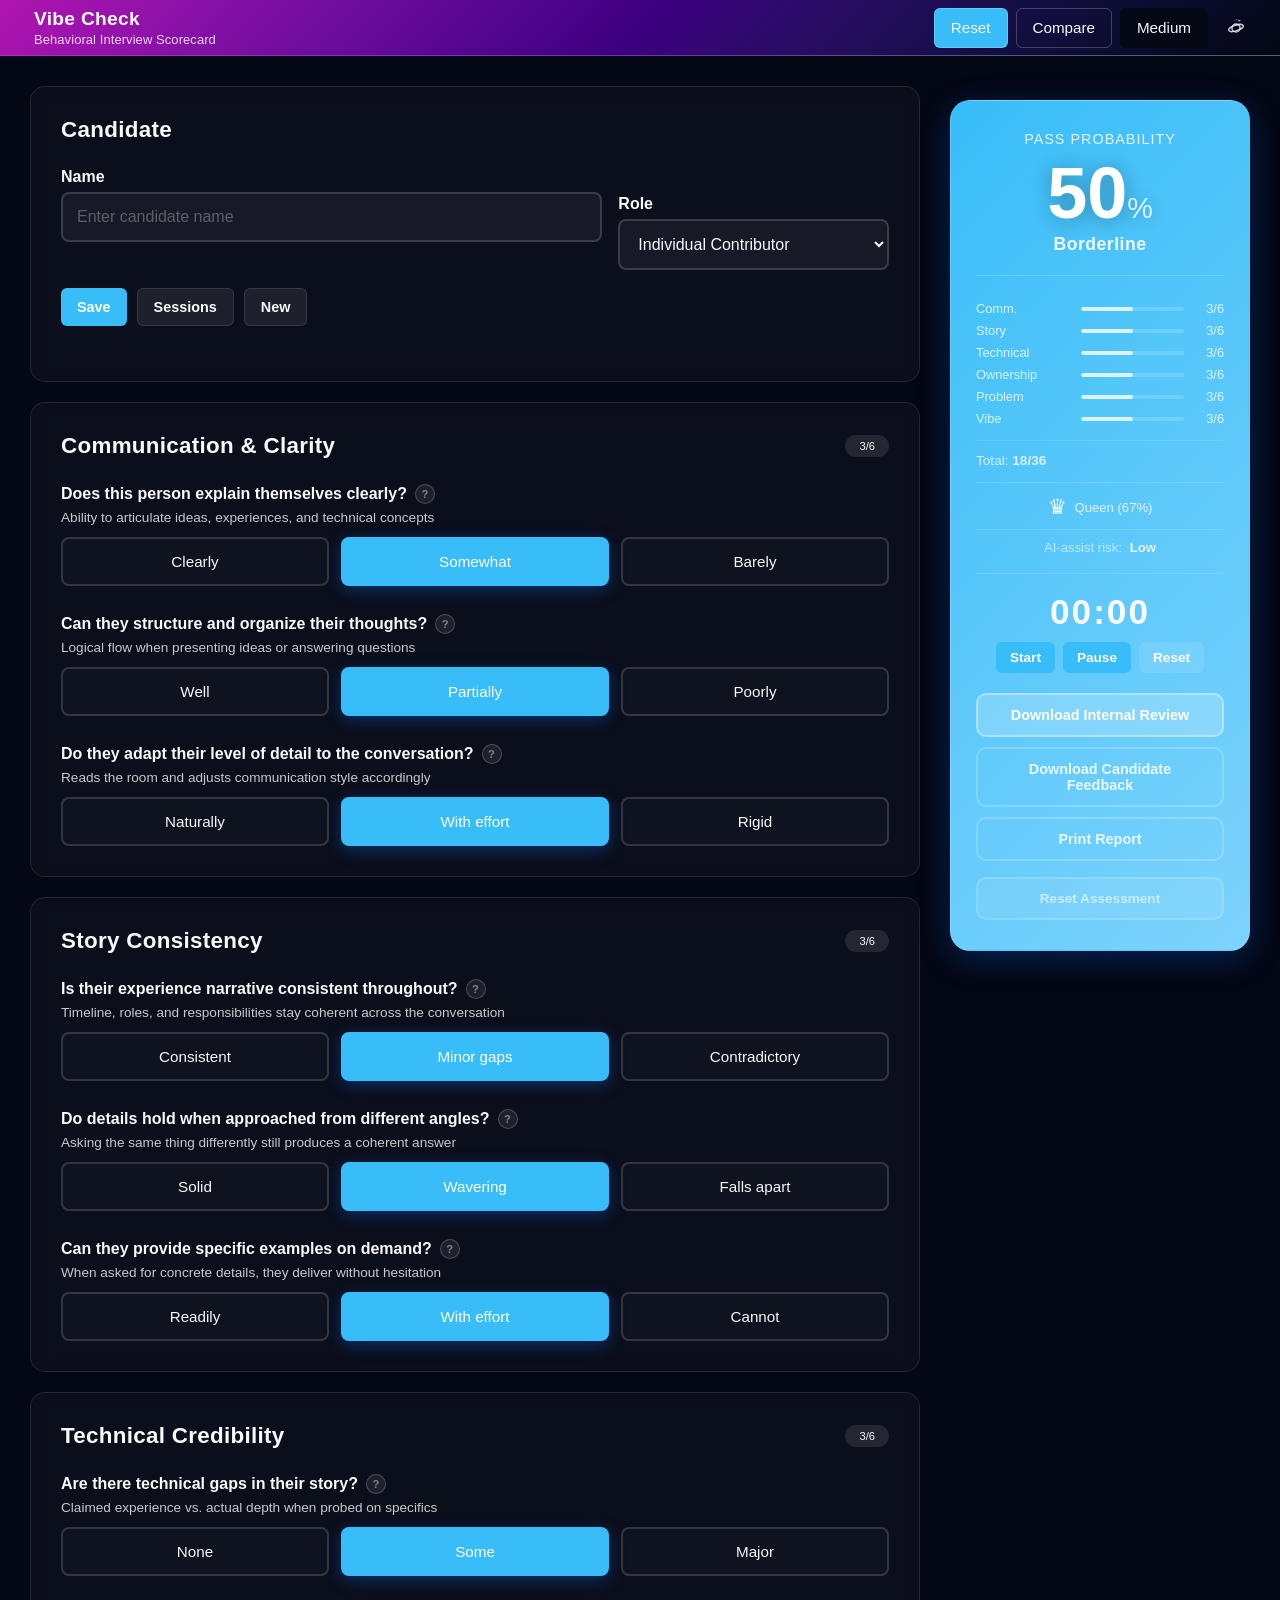
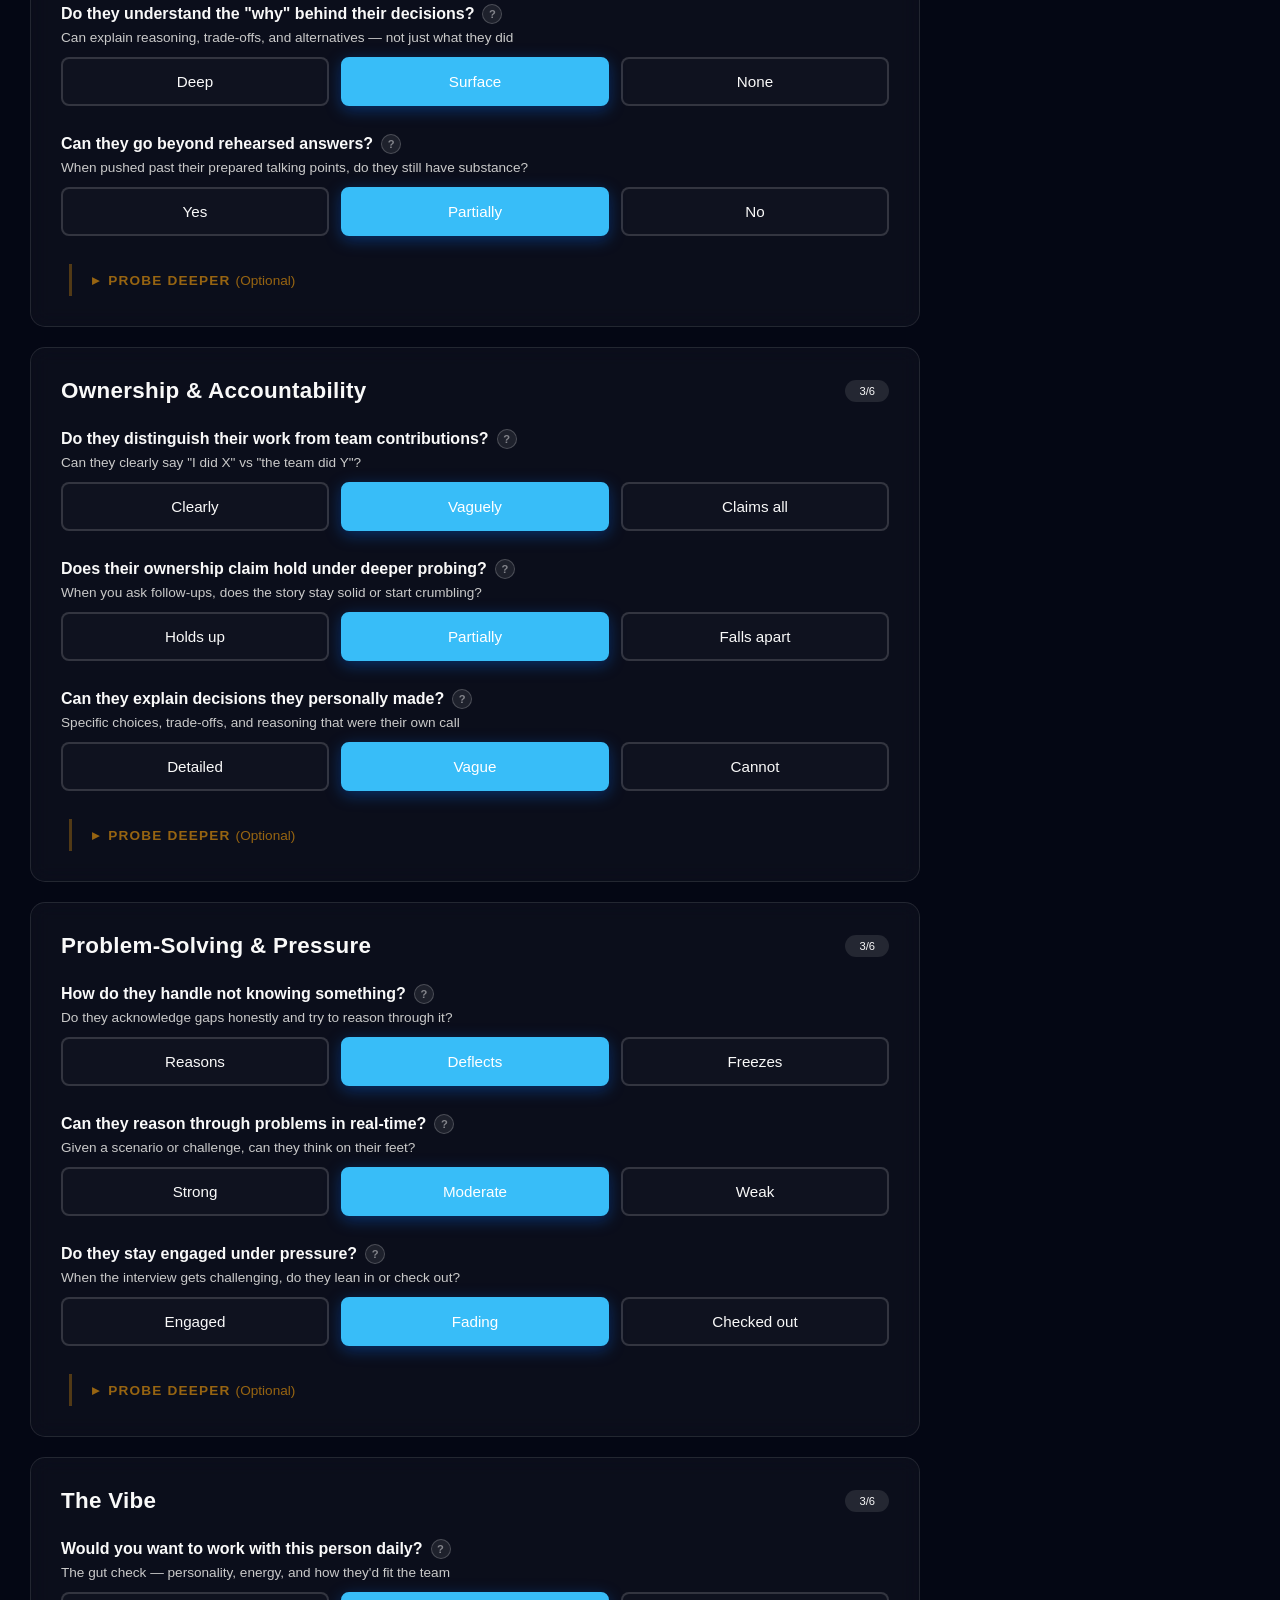
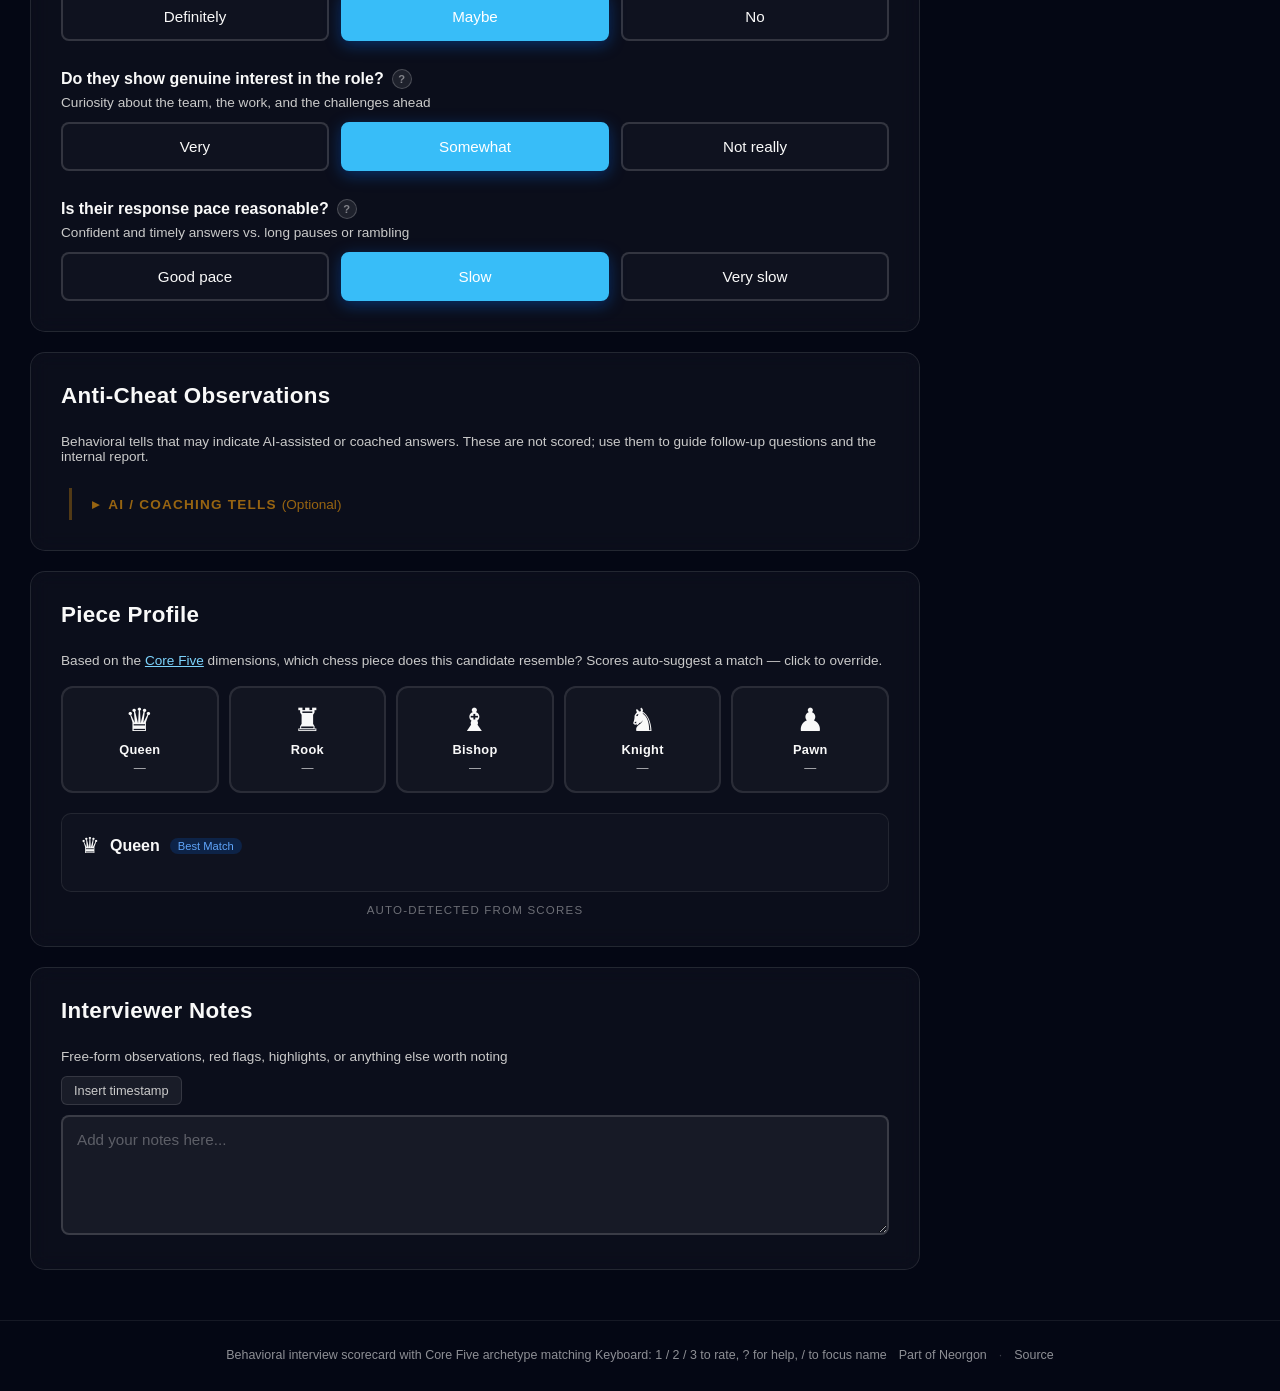
==== commit 9af6405c: "feat(header): merge logo+title into one site-home link, planet hub icon, neo-repo source meta" ====
--- a/index.html
+++ b/index.html
@@ -36,6 +36,7 @@
   <link rel="stylesheet" href="css/neorgon-themes.css">
   <link rel="stylesheet" href="https://cdn.neorgon.org/v1.0.0/header/season.css">
   <script defer src="js/neorgon-header.js"></script>
+  <meta name="neo-repo" content="energon-a-secas/interview-vibes-site">
   <link rel="stylesheet" href="css/neorgon-footer.css">
   <script defer src="js/neorgon-footer.js"></script>
 
@@ -86,12 +87,13 @@
 
   <header class="header-bar" data-header-mode="app" role="banner">
     <div class="header-logo">
-      <a href="https://neorgon.com/" target="_blank" rel="noopener noreferrer">
-        <img src="energon-classic-logo.png" class="header-logo-img" alt="Logo">
-      </a>
       <a href="./" class="header-title-link">
+        <img src="energon-classic-logo.png" class="header-logo-img" alt="">
+        <div class="header-title-wrap">
         <h1>Vibe Check</h1>
         <div class="header-subtitle">Behavioral Interview Scorecard</div>
+      
+        </div>
       </a>
     </div>
 
@@ -103,9 +105,16 @@
     
       </nav>
       <a class="header-home" href="https://neorgon.com/" title="neorgon.com" aria-label="Neorgon home">
-      <svg viewBox="0 0 24 24" fill="currentColor" xmlns="http://www.w3.org/2000/svg">
-      <path d="M10 20v-6h4v6h5v-8h3L12 3 2 12h3v8z"/>
-      </svg>
+        <svg class="nh-hub-icon" viewBox="0 0 24 24" fill="none" stroke="currentColor" stroke-width="1.5" stroke-linecap="round" stroke-linejoin="round" xmlns="http://www.w3.org/2000/svg" aria-hidden="true">
+          <circle cx="12" cy="12" r="4.4"/>
+          <ellipse cx="12" cy="12" rx="8.4" ry="3" transform="rotate(-18 12 12)"/>
+          <g class="nh-orbit">
+            <path d="M17.5 4.2 14.2 2.7l.9 1.4-.6 1.1z" fill="currentColor" stroke="none"/>
+            <circle cx="12.6" cy="3" r=".7" fill="currentColor" stroke="none" opacity=".55"/>
+            <circle cx="11.1" cy="3.3" r=".55" fill="currentColor" stroke="none" opacity=".35"/>
+            <circle cx="9.8" cy="3.7" r=".4" fill="currentColor" stroke="none" opacity=".2"/>
+          </g>
+        </svg>
       </a>
     </div>
 
--- a/css/neorgon-header.css
+++ b/css/neorgon-header.css
@@ -352,6 +352,11 @@
   transition-duration: .2s;
   transition-timing-function: var(--header-ease-in, ease);
 }
+/* Keyboard focus entering a hidden bar reveals it: focus must never sit
+   on an off-screen control (WCAG 2.4.7, and 2.2's 2.4.11). header.js
+   drops the class on focusin so the next scroll decision agrees with
+   what is painted; this rule covers the frame in between. */
+.header-bar.header-hidden:focus-within { transform: none; }
 
 /* ── Logo block ──────────────────────────────────────────────── */
 .header-logo {
@@ -369,7 +374,8 @@
   filter: brightness(0) invert(1);
   transition: transform .28s var(--header-ease, ease);
 }
-.header-logo-img:hover { transform: scale(1.06) rotate(-4deg); }
+.header-logo-img:hover,
+.header-title-link:hover .header-logo-img { transform: scale(1.06) rotate(-4deg); }
 
 /* min-height also fixes a target-size failure: at <=700px the subtitle is
    hidden and this link collapses to 22px, under the 24px WCAG 2.5.8
@@ -383,6 +389,26 @@
   justify-content: center;
   min-height: var(--header-control-h);
 }
+/* Current contract: mark + name are ONE anchor to the site's own home
+   (the img rides inside .header-title-link with alt=""), so the link's
+   accessible name is the title text and the logo stops being a second,
+   differently-behaved link. Scoped with :has() so the retired two-anchor
+   markup keeps rendering unchanged wherever it still exists. */
+.header-title-link:has(> .header-logo-img, > picture) {
+  flex-direction: row;
+  align-items: center;
+  gap: 10px;
+}
+.header-title-wrap {
+  display: flex;
+  flex-direction: column;
+  justify-content: center;
+  min-width: 0;
+}
+/* The one visible cue that the name is a control: the title warms to the
+   accent on hover. Kept subtle; the cursor and the logo tilt do the rest. */
+.header-logo h1 { transition: color .2s var(--header-ease, ease); }
+.header-title-link:hover h1 { color: var(--header-accent); }
 /* rem, not em: a shared component must not rescale because a site set its
    own body font-size. 1.2rem == 19.2px == today's rendered size.
 
@@ -589,6 +615,25 @@
   height: var(--header-icon-solid, 20px);
   display: block;
 }
+
+/* ── Hub glyph: inclined planet + orbiting rocket ────────────────
+   .header-home now carries the kit's planet SVG (markup contract in
+   the README) — the one header link to neorgon.com, tooltip
+   "neorgon.com". Idle it is a still planet with the rocket parked;
+   on hover or keyboard focus the rocket does laps, smoke trailing.
+   Stroked glyph, so it sizes with --header-icon, not the solid token. */
+.header-home svg.nh-hub-icon {
+  width: var(--header-icon, 22px);
+  height: var(--header-icon, 22px);
+}
+.header-home .nh-orbit {
+  transform-origin: 12px 12px; /* viewBox centre — the planet */
+}
+.header-home:hover .nh-orbit,
+.header-home:focus-visible .nh-orbit {
+  animation: nh-orbit-lap 1.4s linear infinite;
+}
+@keyframes nh-orbit-lap { to { transform: rotate(360deg); } }
 
 /* ── Overflow toggle (⋯) — injected by header.js ─────────────── */
 .header-overflow { position: relative; display: flex; }
@@ -789,7 +834,10 @@
   .header-bar[data-header-autohide="on"],
   .header-bar[data-header-autohide="on"].header-hidden { transition: none; }
   .header-logo-img { transition: none; }
-  .header-logo-img:hover { transform: none; }
+  .header-logo-img:hover,
+  .header-title-link:hover .header-logo-img { transform: none; }
+  .header-home:hover .nh-orbit,
+  .header-home:focus-visible .nh-orbit { animation: none; }
   .header-menu.open { animation: none; }
   .header-overflow-toggle:active,
   .header-theme-toggle:active,
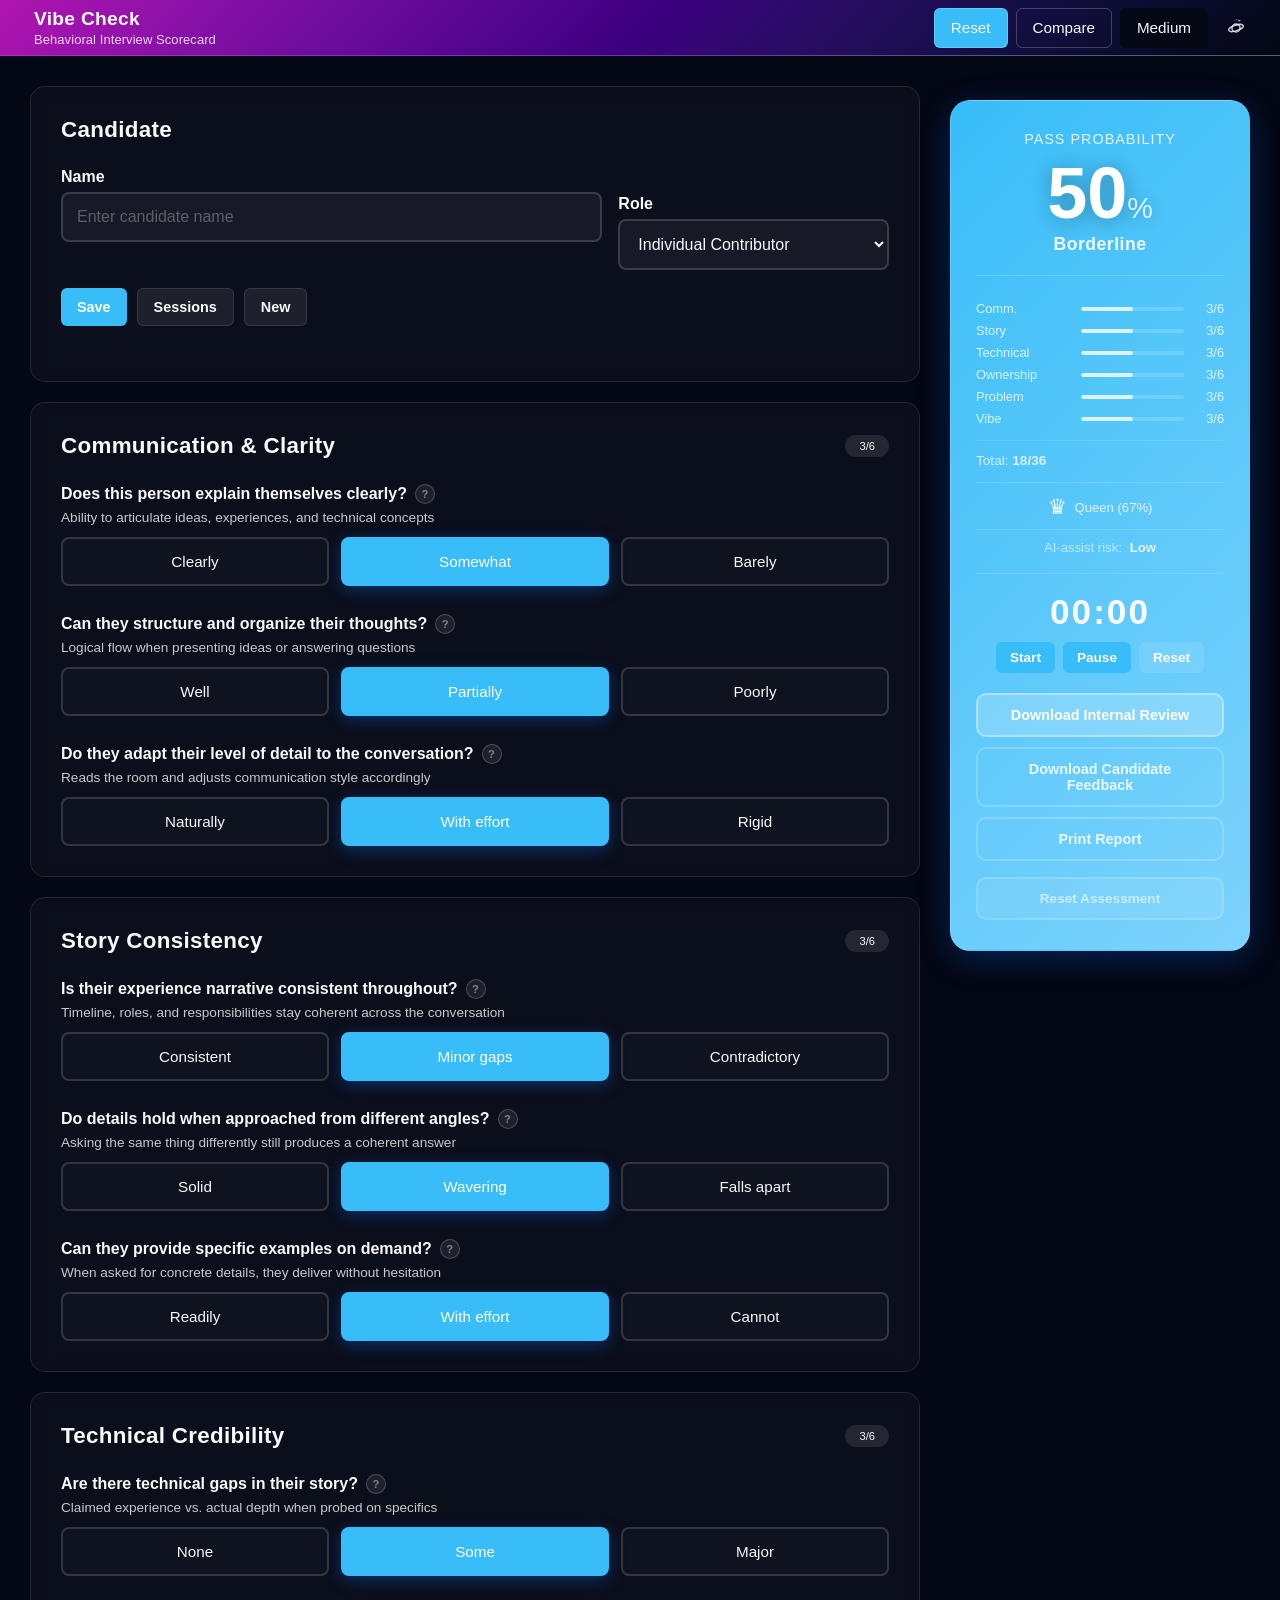
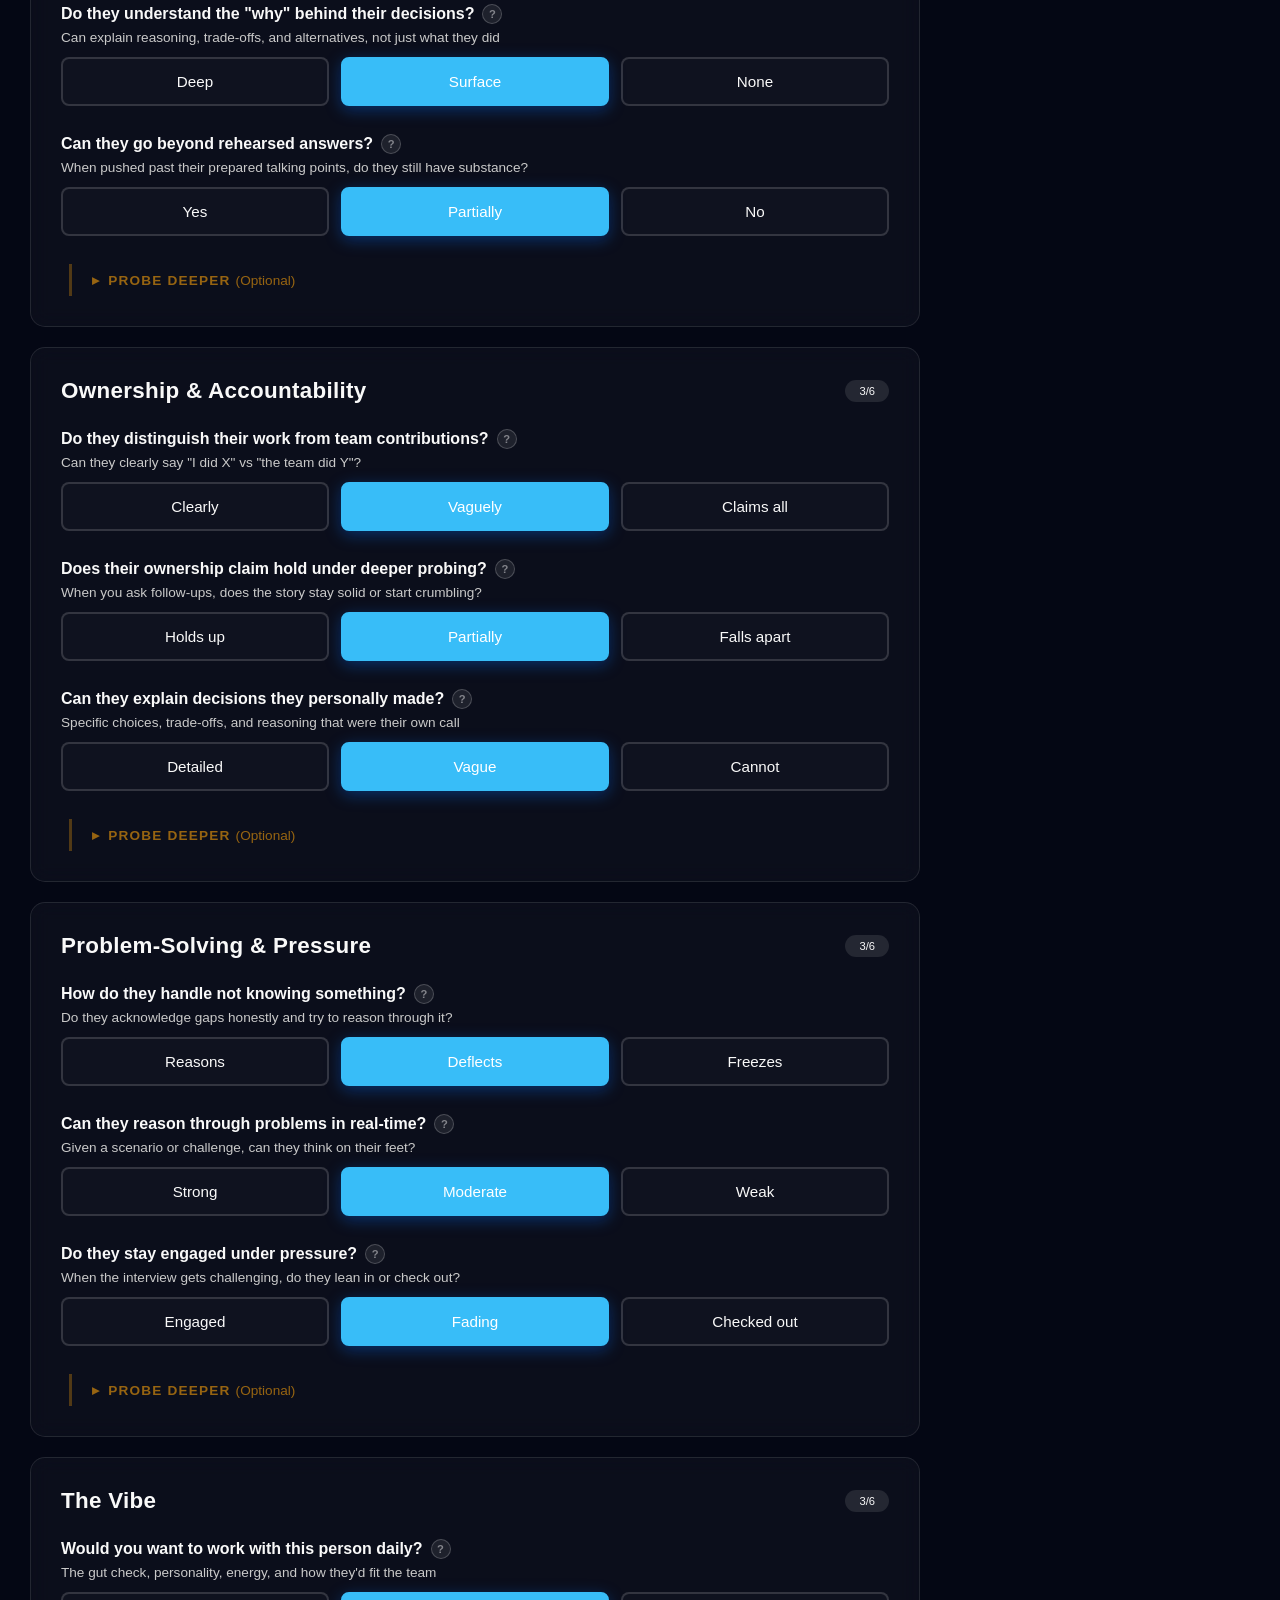
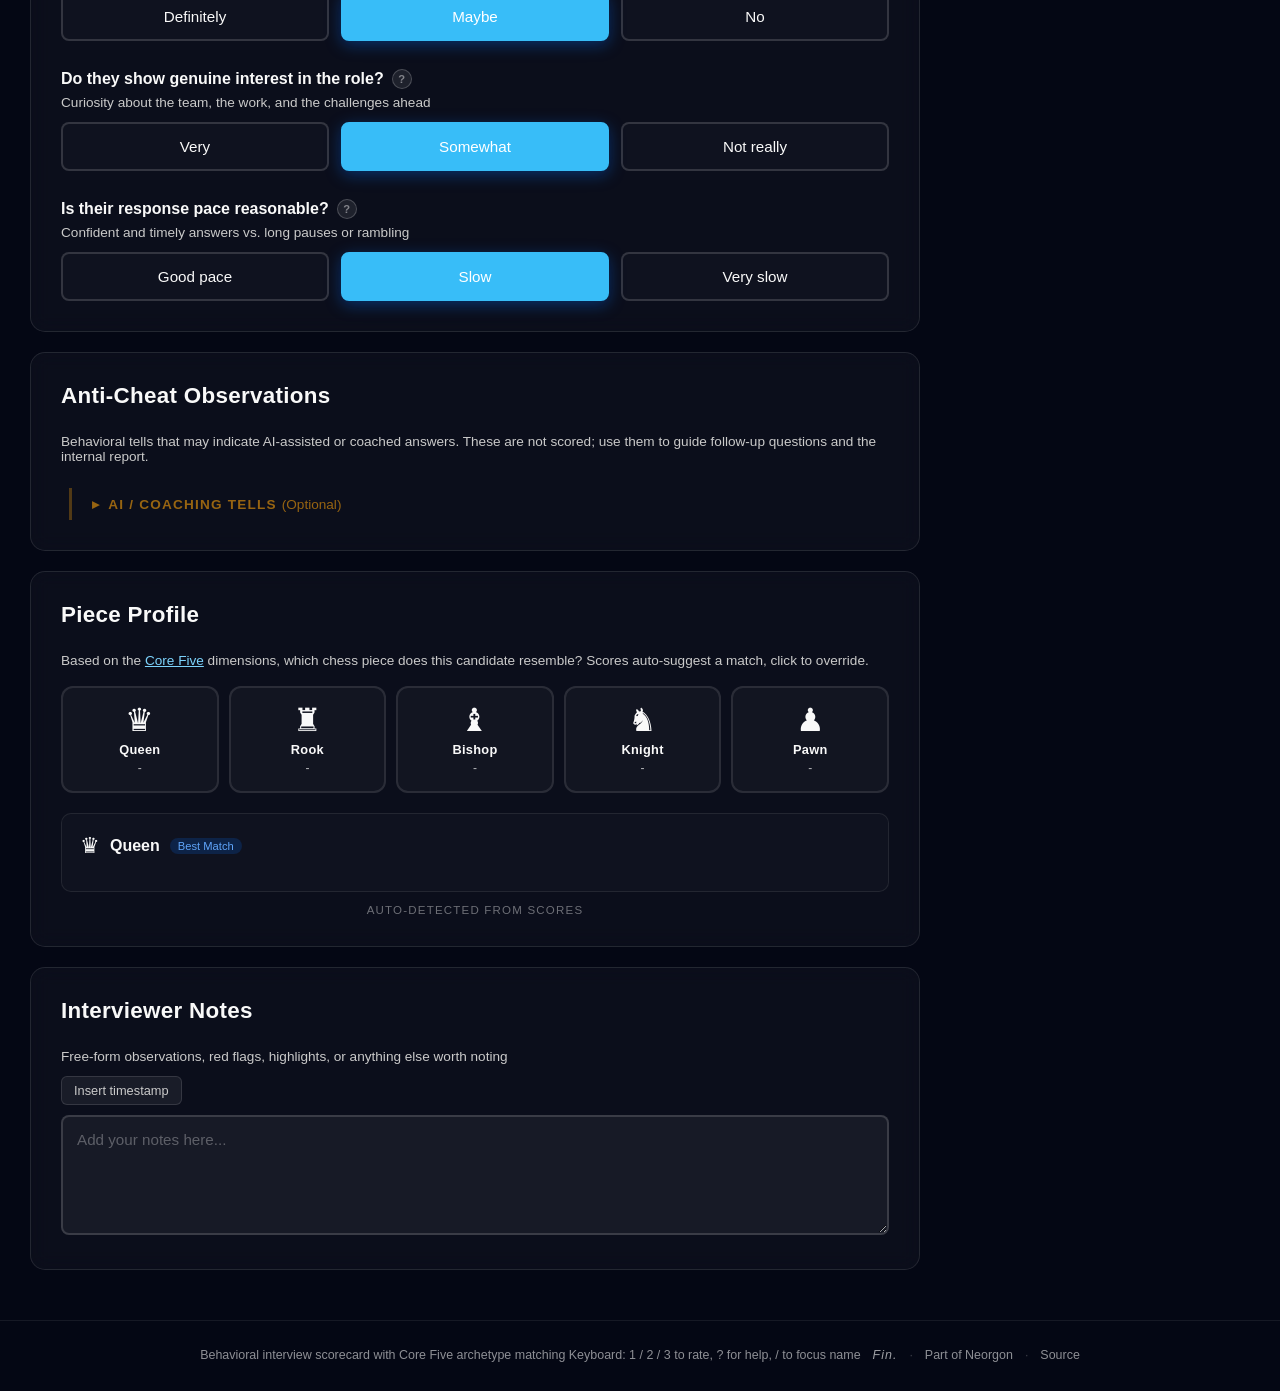
==== commit 3d1dbdc6: "chore: fleet em-dash pass and pending-edit sweep" ====
--- a/index.html
+++ b/index.html
@@ -258,7 +258,7 @@
             <label class="control-label">Do they understand the "why" behind their decisions?</label>
             <button class="help-trigger" onclick="showHelp('tech-2')" type="button" aria-label="Show guidance">?</button>
           </div>
-          <p class="control-description">Can explain reasoning, trade-offs, and alternatives — not just what they did</p>
+          <p class="control-description">Can explain reasoning, trade-offs, and alternatives, not just what they did</p>
           <div class="radio-group">
             <div class="radio-option opt-good"><input type="radio" id="tech-2-a" name="tech-2" value="2"><label for="tech-2-a">Deep</label></div>
             <div class="radio-option"><input type="radio" id="tech-2-b" name="tech-2" value="1" checked><label for="tech-2-b">Surface</label></div>
@@ -363,7 +363,7 @@
                 <label class="control-label">Is this their direct experience or a coworker's?</label>
                 <button class="help-trigger" onclick="showHelp('own-p1')" type="button" aria-label="Show guidance">?</button>
               </div>
-              <p class="control-description">People sometimes absorb team stories as their own — probe for first-person details</p>
+              <p class="control-description">People sometimes absorb team stories as their own, probe for first-person details</p>
               <div class="radio-group">
                 <div class="radio-option opt-good"><input type="radio" id="op1-a" name="own-p1" value="2"><label for="op1-a">Their own</label></div>
                 <div class="radio-option"><input type="radio" id="op1-b" name="own-p1" value="1" checked><label for="op1-b">Shared</label></div>
@@ -499,7 +499,7 @@
             <label class="control-label">Would you want to work with this person daily?</label>
             <button class="help-trigger" onclick="showHelp('vibe-1')" type="button" aria-label="Show guidance">?</button>
           </div>
-          <p class="control-description">The gut check — personality, energy, and how they'd fit the team</p>
+          <p class="control-description">The gut check, personality, energy, and how they'd fit the team</p>
           <div class="radio-group">
             <div class="radio-option opt-good"><input type="radio" id="vibe-1-a" name="vibe-1" value="2"><label for="vibe-1-a">Definitely</label></div>
             <div class="radio-option"><input type="radio" id="vibe-1-b" name="vibe-1" value="1" checked><label for="vibe-1-b">Maybe</label></div>
@@ -635,32 +635,32 @@
       <!-- Piece Profile -->
       <div class="card" id="piece-card">
         <h2 class="section-title">Piece Profile</h2>
-        <p class="control-description" style="margin-bottom:18px">Based on the <a href="https://minibooks.lucianoadonis.com/pages/thesis-the-core-five" target="_blank" rel="noopener" style="color:var(--accent-bright)">Core Five</a> dimensions, which chess piece does this candidate resemble? Scores auto-suggest a match — click to override.</p>
+        <p class="control-description" style="margin-bottom:18px">Based on the <a href="https://minibooks.lucianoadonis.com/pages/thesis-the-core-five" target="_blank" rel="noopener" style="color:var(--accent-bright)">Core Five</a> dimensions, which chess piece does this candidate resemble? Scores auto-suggest a match, click to override.</p>
         <div class="piece-grid">
           <div class="piece-tile" id="piece-queen" onclick="selectPiece('queen')">
             <div class="piece-icon">&#9819;</div>
             <div class="piece-tile-name">Queen</div>
-            <div class="piece-tile-pct" id="pct-queen">—</div>
+            <div class="piece-tile-pct" id="pct-queen">-</div>
           </div>
           <div class="piece-tile" id="piece-rook" onclick="selectPiece('rook')">
             <div class="piece-icon">&#9820;</div>
             <div class="piece-tile-name">Rook</div>
-            <div class="piece-tile-pct" id="pct-rook">—</div>
+            <div class="piece-tile-pct" id="pct-rook">-</div>
           </div>
           <div class="piece-tile" id="piece-bishop" onclick="selectPiece('bishop')">
             <div class="piece-icon">&#9821;</div>
             <div class="piece-tile-name">Bishop</div>
-            <div class="piece-tile-pct" id="pct-bishop">—</div>
+            <div class="piece-tile-pct" id="pct-bishop">-</div>
           </div>
           <div class="piece-tile" id="piece-knight" onclick="selectPiece('knight')">
             <div class="piece-icon">&#9822;</div>
             <div class="piece-tile-name">Knight</div>
-            <div class="piece-tile-pct" id="pct-knight">—</div>
+            <div class="piece-tile-pct" id="pct-knight">-</div>
           </div>
           <div class="piece-tile" id="piece-pawn" onclick="selectPiece('pawn')">
             <div class="piece-icon">&#9823;</div>
             <div class="piece-tile-name">Pawn</div>
-            <div class="piece-tile-pct" id="pct-pawn">—</div>
+            <div class="piece-tile-pct" id="pct-pawn">-</div>
           </div>
         </div>
         <div class="piece-detail" id="piece-detail">
--- a/css/neorgon-header.css
+++ b/css/neorgon-header.css
@@ -437,6 +437,20 @@
   font-weight: 500;
   margin: 2px 0 0;
   letter-spacing: .005em;
+  white-space: nowrap;
+}
+
+/* Epigraph: the animating half of a bilingual subtitle. The glyph churn is
+   decoration, so it is aria-hidden and .neo-epi-sr carries the real sentence
+   for assistive tech. Both live inside .header-subtitle, which keeps the
+   existing nowrap and mobile-hide behaviour unchanged. */
+.neo-epi { font-variant-ligatures: none; }
+.neo-epi-sr {
+  position: absolute;
+  width: 1px; height: 1px;
+  margin: -1px; padding: 0; border: 0;
+  overflow: hidden;
+  clip-path: inset(50%);
   white-space: nowrap;
 }
 
--- a/css/neorgon-footer.css
+++ b/css/neorgon-footer.css
@@ -161,6 +161,15 @@
 .neo-footer-sep { opacity: .4; user-select: none; }
 
 /* Version / updated stamps — mono + tabular so they never jitter */
+/* The end mark. Ornament only: it states nothing the page needs, which is
+   why it is safe to render in a language most visitors do not read. */
+.neo-footer-fin {
+  font-style: italic;
+  letter-spacing: .08em;
+  color: var(--footer-text-dim, var(--header-text-dim));
+  opacity: .75;
+}
+
 .neo-footer-stamp {
   font-family: ui-monospace, SFMono-Regular, "SF Mono", Menlo, monospace;
   font-variant-numeric: tabular-nums;
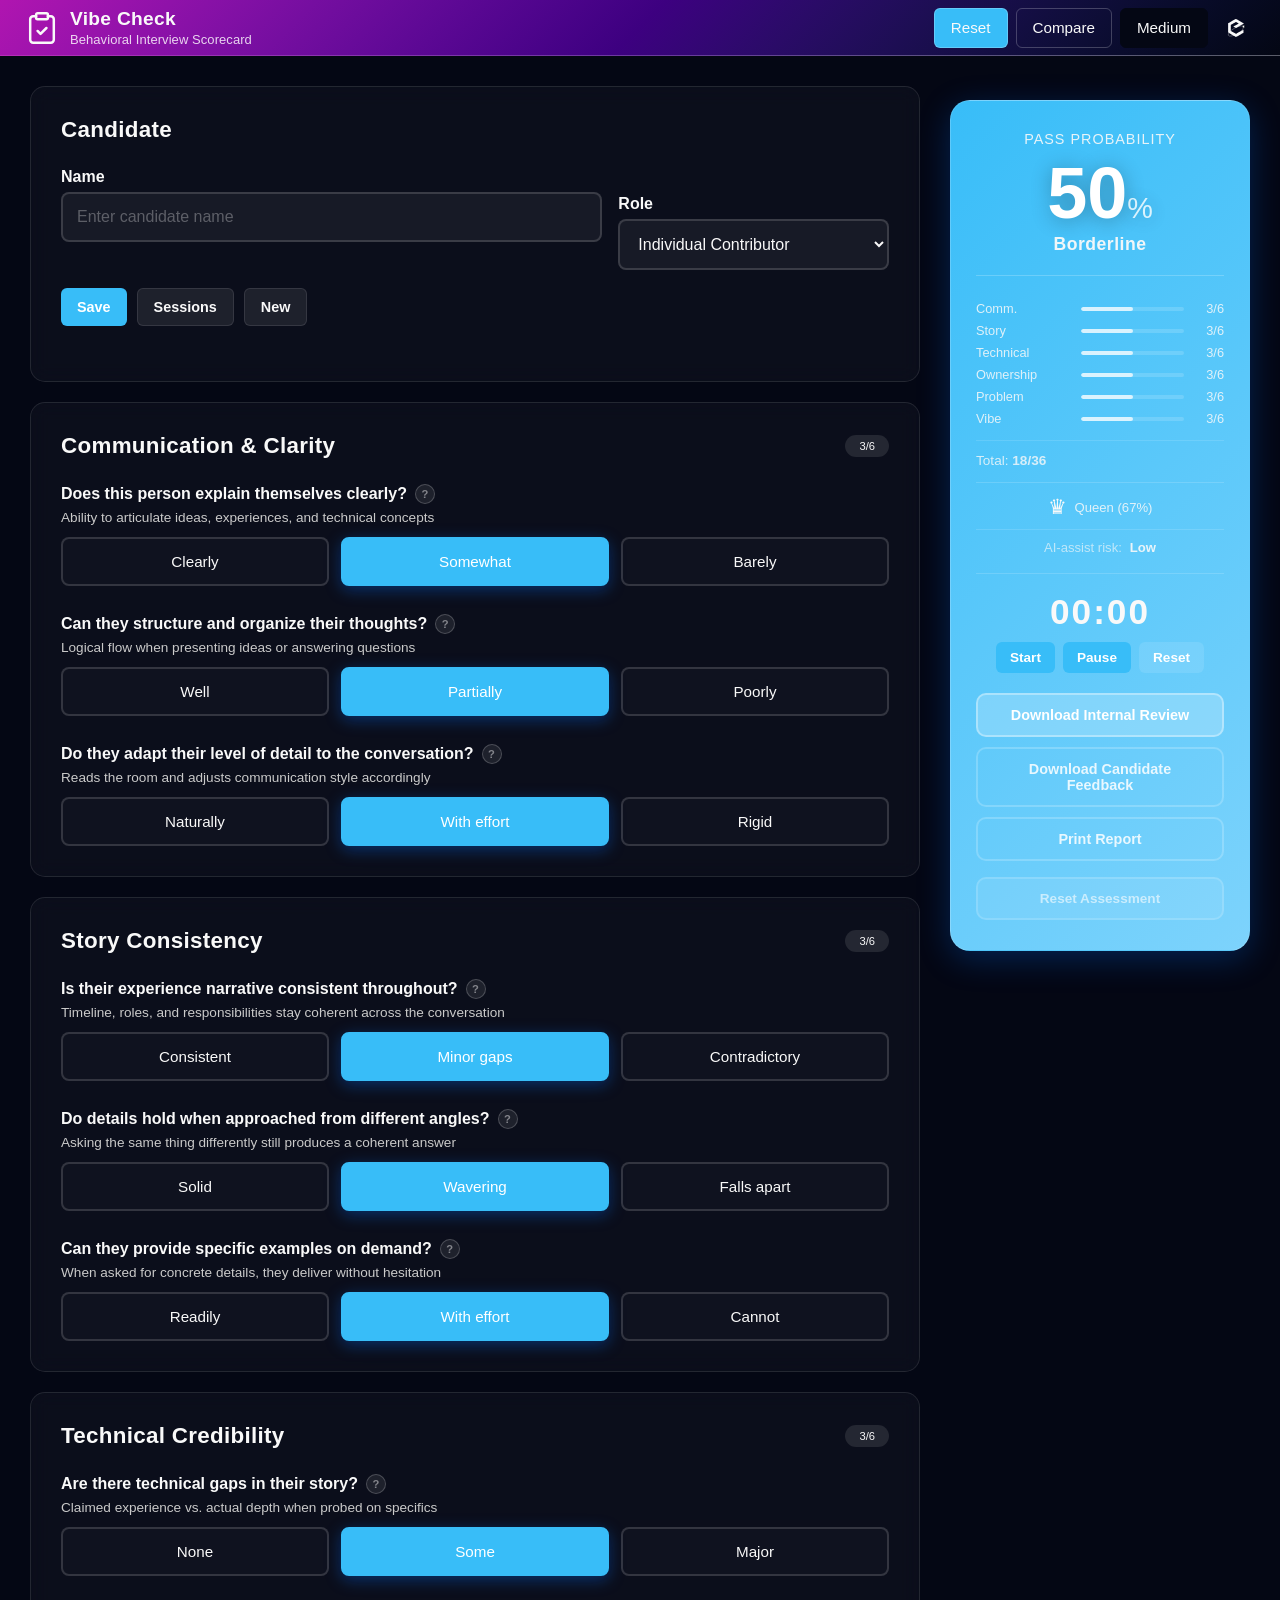
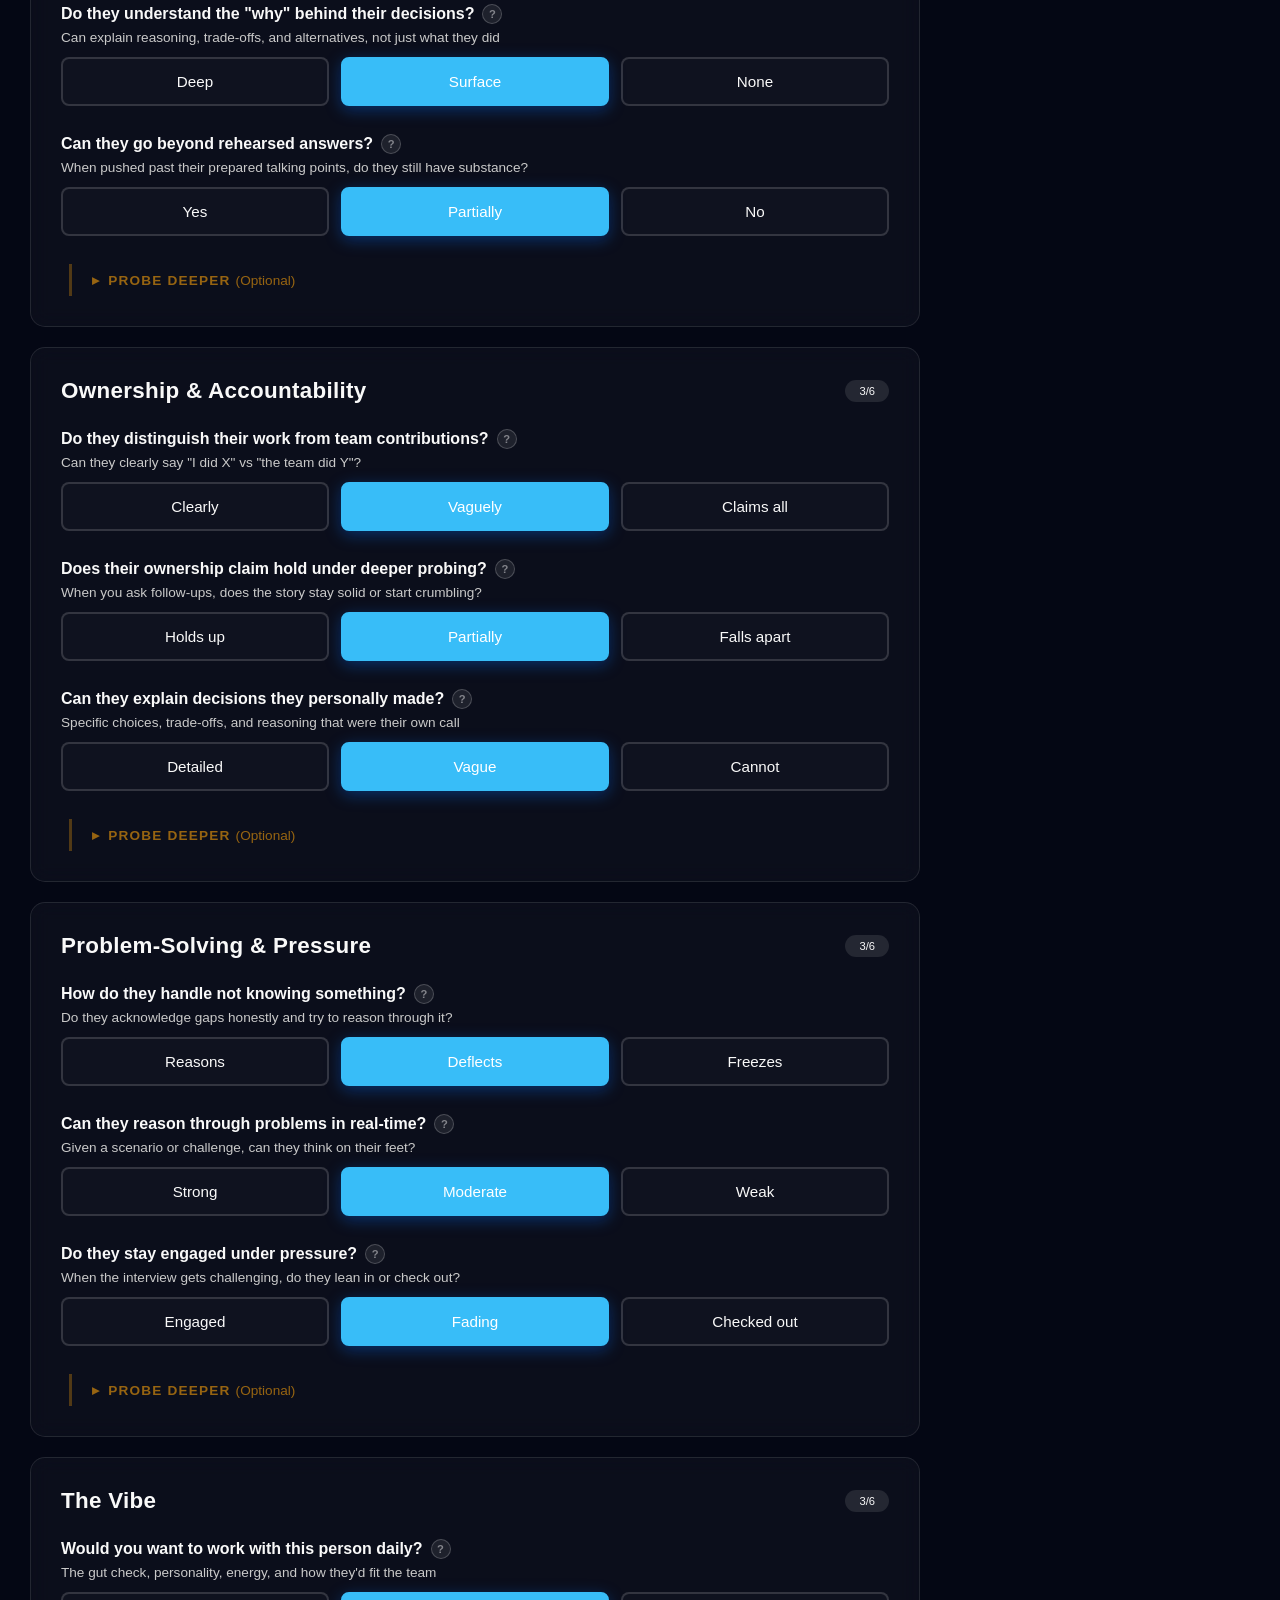
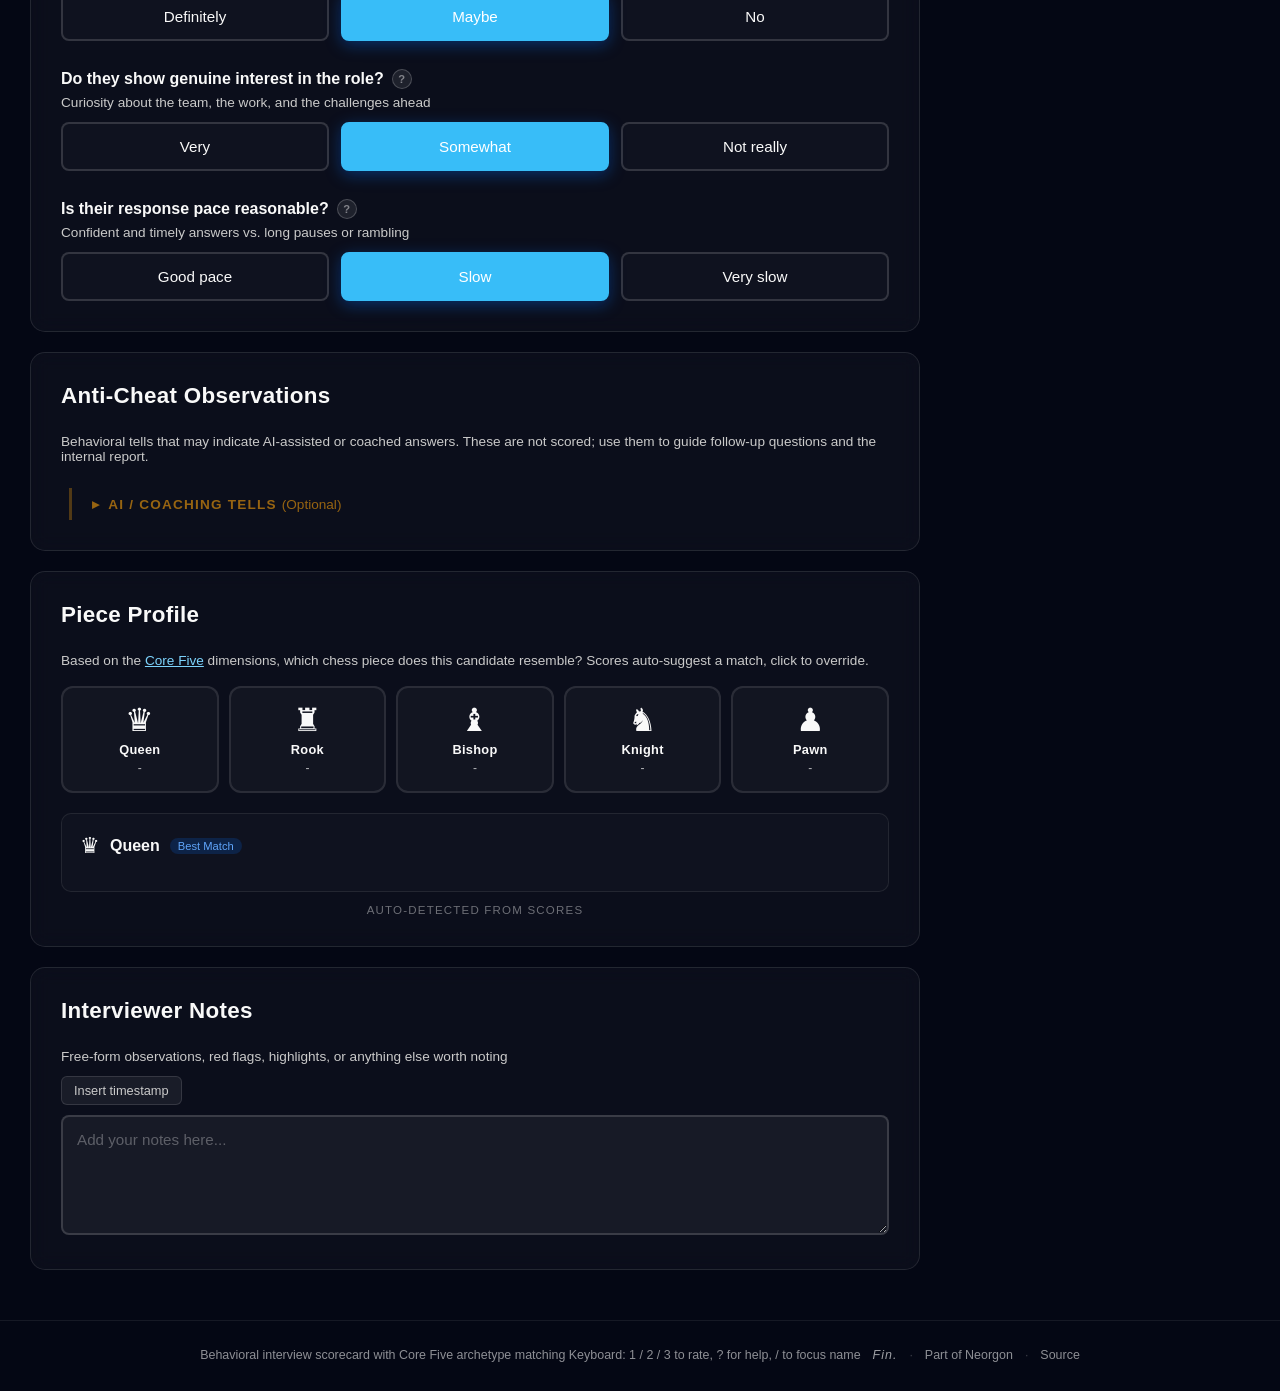
==== commit bf0ff70d: "feat(brand): hexagon favicon set and per-site header mark Every site now ships a generated seven-fil" ====
--- a/index.html
+++ b/index.html
@@ -4,6 +4,12 @@
   <meta charset="UTF-8">
   <meta http-equiv="Content-Security-Policy" content="default-src 'self'; script-src 'self' 'unsafe-inline' https://gc.zgo.at https://static.cloudflareinsights.com; style-src 'self' 'unsafe-inline' https://cdn.neorgon.org; img-src 'self' data: blob: https://cdn.neorgon.org https://neorgon.goatcounter.com; connect-src 'self' https://neorgon.goatcounter.com https://cloudflareinsights.com">
   <meta name="viewport" content="width=device-width, initial-scale=1.0">
+  <link rel="icon" type="image/svg+xml" href="/favicon.svg">
+  <link rel="icon" type="image/x-icon" href="/favicon.ico" sizes="16x16 32x32 48x48">
+  <link rel="apple-touch-icon" sizes="180x180" href="/apple-touch-icon.png">
+  <meta name="apple-mobile-web-app-title" content="Vibe Check">
+  <link rel="manifest" href="/site.webmanifest">
+  <meta name="neo-mark" content="on">
   <meta name="referrer" content="strict-origin-when-cross-origin">
   <meta http-equiv="X-Content-Type-Options" content="nosniff">
   <title>Vibe Check | Behavioral Interview Aid</title>
@@ -24,10 +30,6 @@
   <meta property="og:image" content="https://interviews.neorgon.com/og-preview.jpg">
   <meta property="og:image:width" content="1200">
   <meta property="og:image:height" content="630">
-  <link rel="icon" type="image/x-icon" href="favicon.ico">
-  <link rel="icon" type="image/png" sizes="32x32" href="favicon-32x32.png">
-  <link rel="icon" type="image/png" sizes="16x16" href="favicon-16x16.png">
-  <link rel="icon" href="https://cdn.neorgon.org/v1.0.0/favicon.ico" />
   <link rel="stylesheet" href="https://cdn.neorgon.org/v1.0.0/styles/base.css">
     <link rel="stylesheet" href="css/style.css">
   <!-- Neorgon Header Kit (vendored; ?header=live swaps CSS to CDN) -->
--- a/css/neorgon-header.css
+++ b/css/neorgon-header.css
@@ -371,8 +371,29 @@
   width: auto;
   flex-shrink: 0;
   display: block;
-  filter: brightness(0) invert(1);
   transition: transform .28s var(--header-ease, ease);
+}
+/* The raster fallback still needs forcing white; the injected vector must not
+   be filtered, because it already inherits the header's own text colour and
+   inverting it would undo exactly the thing it was swapped in to fix. */
+img.header-logo-img { filter: brightness(0) invert(1); }
+svg.header-logo-mark { fill: currentColor; width: auto; }
+/* A site that ships its own mark gets it as a mask over currentColor, so the
+   glyph follows the header's text colour exactly as the inline svg does. An
+   <img> could not: it paints its own pixels and ignores the cascade. */
+.header-logo-own {
+  /* Width tracks height rather than restating the token: .header-logo-img
+     already sets height, and it drops to --header-logo-h-mobile under 700px.
+     Pinning width to the desktop value gave a 36x28 box on a phone. */
+  aspect-ratio: 1;
+  width: auto;
+  background: currentColor;
+  /* The image itself is set inline by header.js, derived from the manifest
+     link, because a fleet site is served at its domain root and a kit showcase
+     is not. Only the parts that do not vary live here. */
+  -webkit-mask-position: center; mask-position: center;
+  -webkit-mask-size: contain;    mask-size: contain;
+  -webkit-mask-repeat: no-repeat; mask-repeat: no-repeat;
 }
 .header-logo-img:hover,
 .header-title-link:hover .header-logo-img { transform: scale(1.06) rotate(-4deg); }
@@ -617,13 +638,23 @@
   box-sizing: border-box;
   padding: 0;
   border-radius: 6px;
-  color: var(--header-icon-color, var(--header-text-dim));
+  /* Full strength, not --header-icon-color. The dim was meant as hierarchy and
+     did not read as one: .header-source carries no colour rule at all, so it
+     inherits the header's own #f9f9f9, and the home control sitting beside it
+     at 78% looked like a misconfiguration rather than a decision. The other
+     user of that token is the bordered theme toggle, which has a border to
+     carry its own weight; this one does not. */
+  color: var(--header-text);
   text-decoration: none;
   flex-shrink: 0;
   transition: color .18s var(--header-ease, ease),
               background .18s var(--header-ease, ease);
 }
-.header-home:hover { color: var(--header-text); background: var(--header-menu-hover); }
+/* --header-accent is the pink on the default palette and the skin's own accent
+   everywhere else, so the highlight stays on-brand without hardcoding magenta
+   into a control that ships to seven skins. */
+.header-home:hover,
+.header-home:focus-visible { color: var(--header-accent); background: var(--header-menu-hover); }
 .header-home svg {
   width: var(--header-icon-solid, 20px);
   height: var(--header-icon-solid, 20px);
@@ -641,13 +672,64 @@
   height: var(--header-icon, 22px);
 }
 .header-home .nh-orbit {
-  transform-origin: 12px 12px; /* viewBox centre — the planet */
+  transform-origin: 12px 12px; /* viewBox centre, for the legacy planet markup */
 }
 .header-home:hover .nh-orbit,
 .header-home:focus-visible .nh-orbit {
   animation: nh-orbit-lap 1.4s linear infinite;
 }
 @keyframes nh-orbit-lap { to { transform: rotate(360deg); } }
+
+/* ── Inclined orbit: the satellite passes in front of the mark and behind it ──
+   Two dots on one elliptical path, each shown for its own half of the lap. The
+   far one is drawn before the mark in document order, so the mark occludes it;
+   that occlusion IS the depth, and it costs nothing but paint order.
+
+   offset-path rather than a rotate: a rotation can only trace a circle, and
+   squashing it into an ellipse with scaleY would squash the satellite too,
+   because the counter-scale would have to sit inside the rotation. Where
+   offset-path is unsupported the dots simply rest at their authored cx/cy,
+   which is a still icon rather than a broken one.
+
+   The semi-major axis is capped by the viewBox: an inline svg clips to it, so
+   10.2 plus the 1.35 radius leaves 11.55 of the 12 available. */
+.header-home .nh-sat {
+  offset-rotate: 0deg;
+  /* The rim separates the satellite from the mark when it crosses it: without
+     one, a currentColor dot over a currentColor mark merges into the
+     silhouette and reads as a stray pixel rather than a moon.
+     --header-bg-end is the right hook because the rim's job is to look like
+     the background, so it vanishes over open header and shows only as a gap
+     against the mark. Measured caveat: every skin shipped today redefines
+     --header-bg-start and --header-bg-mid but leaves --header-bg-end at
+     #040714, so this resolves to one dark value everywhere right now. A skin
+     that ends light gets the rim right for free, but only if it sets that
+     token; one that ends light without setting it would show a dark ring. */
+  stroke: var(--header-bg-end, #040714);
+  stroke-width: .8;
+}
+.header-home .nh-sat-back { opacity: 0; }
+/* On hover the mark takes the accent, and currentColor would carry the
+   satellite with it: a pink dot on a pink mark is a dot you cannot find. It
+   holds the header's text colour instead, so the moon stays legible against
+   whatever the mark has become. */
+.header-home:hover .nh-sat,
+.header-home:focus-visible .nh-sat { fill: var(--header-text); }
+.header-home:hover .nh-sat-front,
+.header-home:focus-visible .nh-sat-front {
+  animation: nh-sat-lap 2.6s linear infinite, nh-sat-near 2.6s steps(1, end) infinite;
+}
+.header-home:hover .nh-sat-back,
+.header-home:focus-visible .nh-sat-back {
+  animation: nh-sat-lap 2.6s linear infinite, nh-sat-far 2.6s steps(1, end) infinite;
+}
+.header-home:hover .nh-sat,
+.header-home:focus-visible .nh-sat {
+  offset-path: path("M20.31 10.40 A9.6 3.4 -30 1 1 3.69 20.00 A9.6 3.4 -30 1 1 20.31 10.40");
+}
+@keyframes nh-sat-lap  { from { offset-distance: 0%; } to { offset-distance: 100%; } }
+@keyframes nh-sat-near { 0% { opacity: 1; } 50% { opacity: 0; } }
+@keyframes nh-sat-far  { 0% { opacity: 0; } 50% { opacity: 1; } }
 
 /* ── Overflow toggle (⋯) — injected by header.js ─────────────── */
 .header-overflow { position: relative; display: flex; }
@@ -851,7 +933,9 @@
   .header-logo-img:hover,
   .header-title-link:hover .header-logo-img { transform: none; }
   .header-home:hover .nh-orbit,
-  .header-home:focus-visible .nh-orbit { animation: none; }
+  .header-home:focus-visible .nh-orbit,
+  .header-home:hover .nh-sat,
+  .header-home:focus-visible .nh-sat { animation: none; }
   .header-menu.open { animation: none; }
   .header-overflow-toggle:active,
   .header-theme-toggle:active,
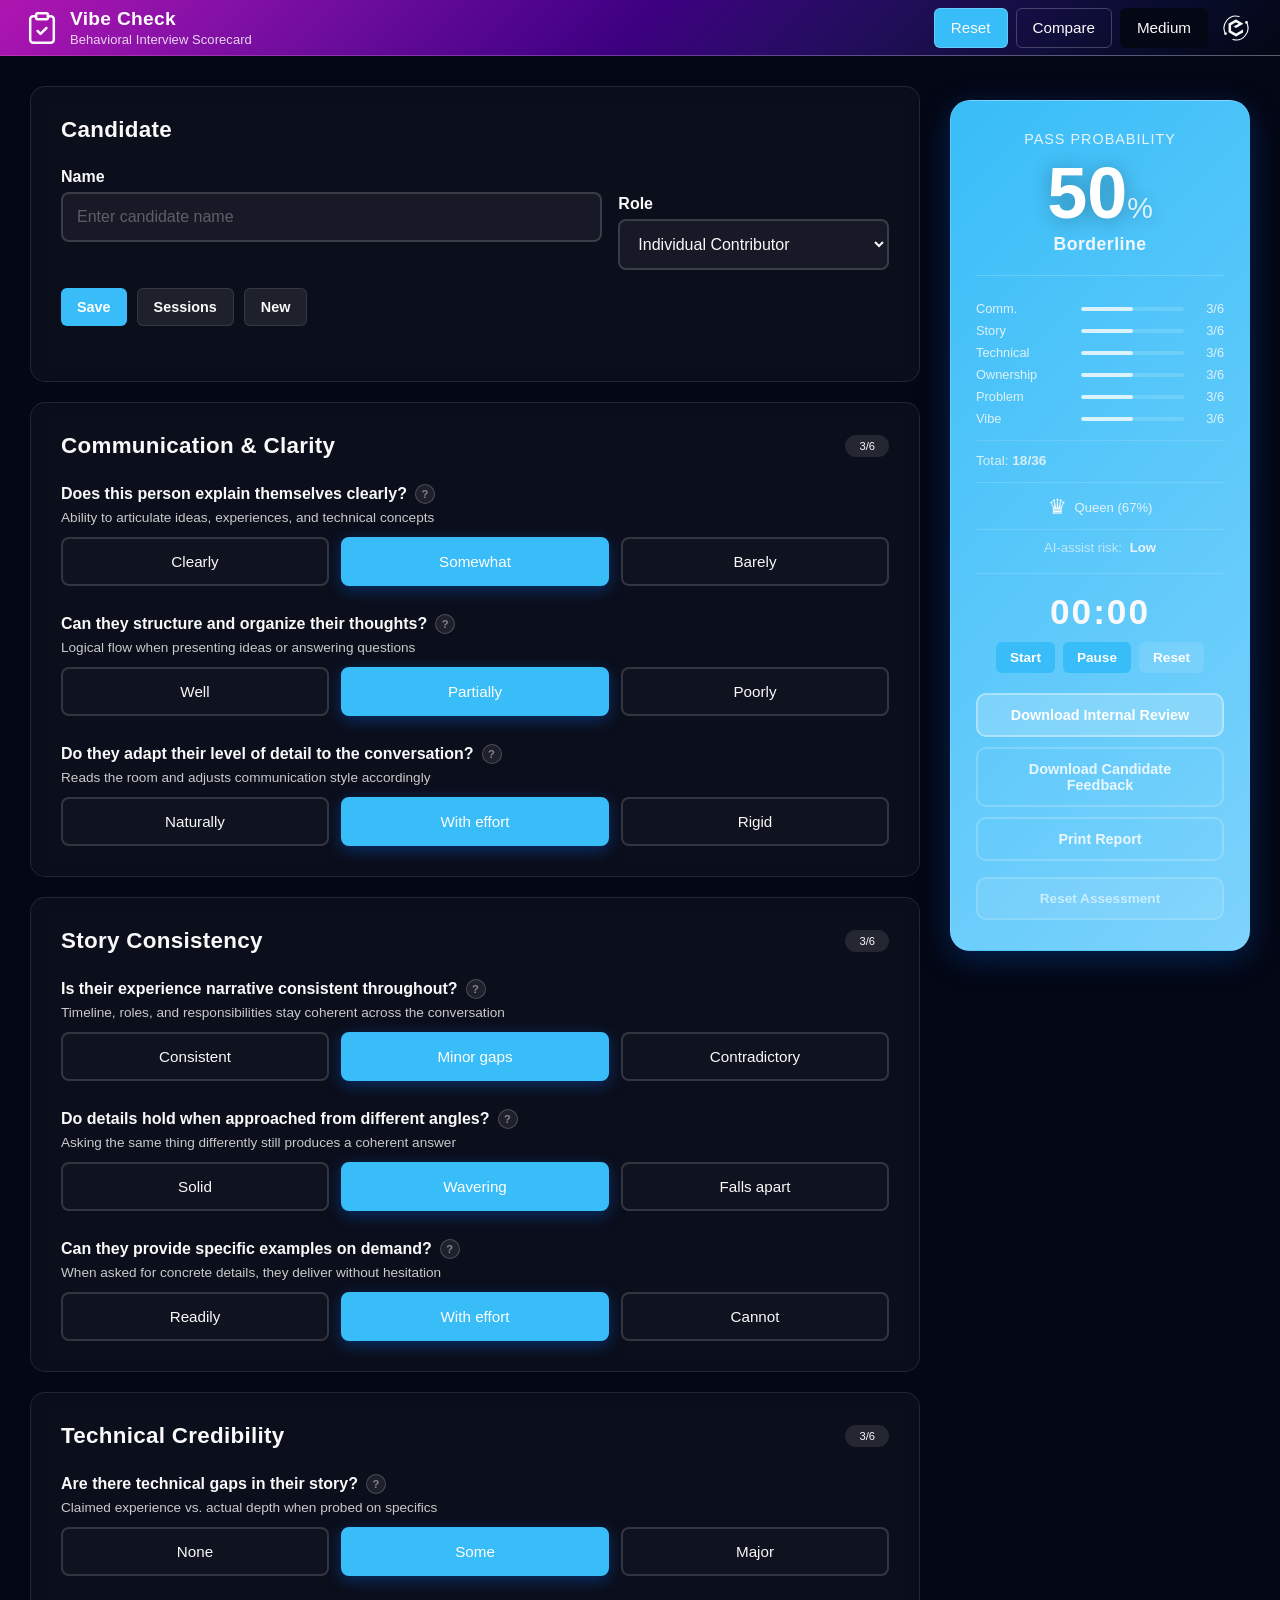
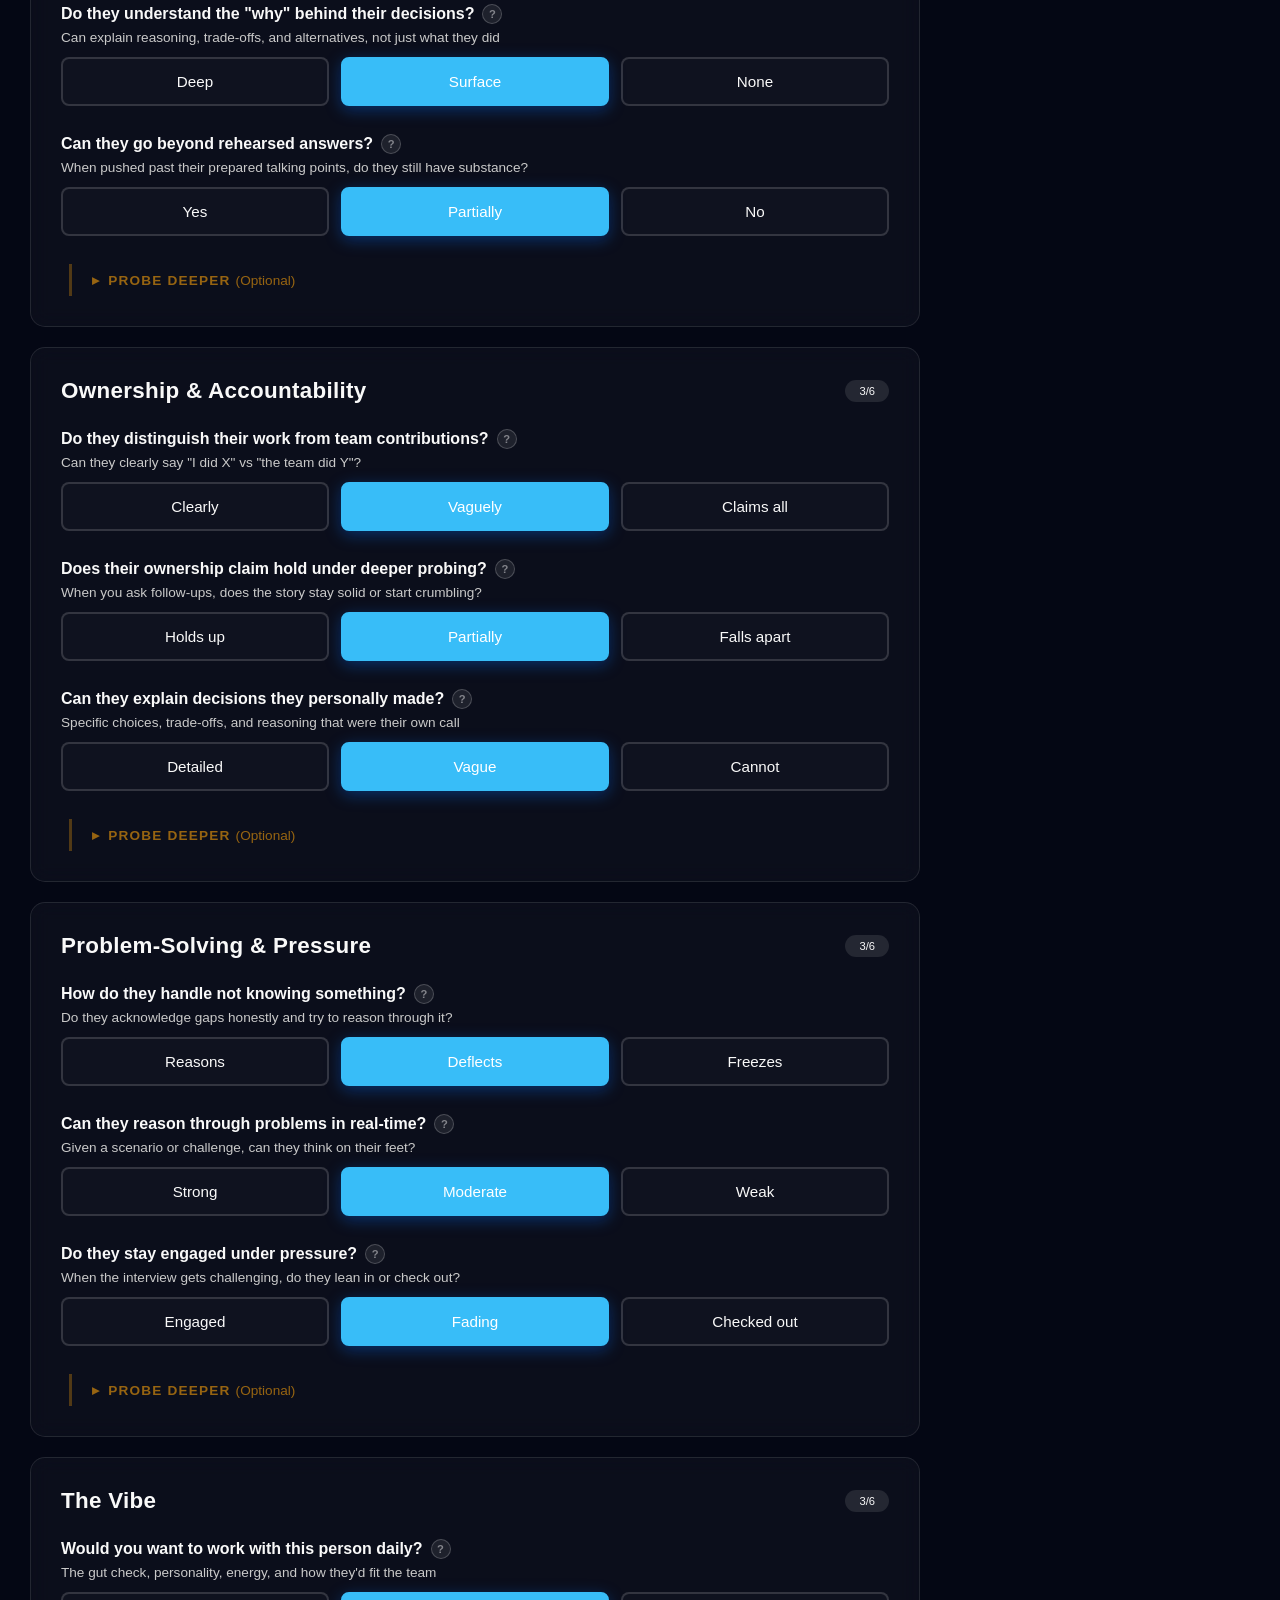
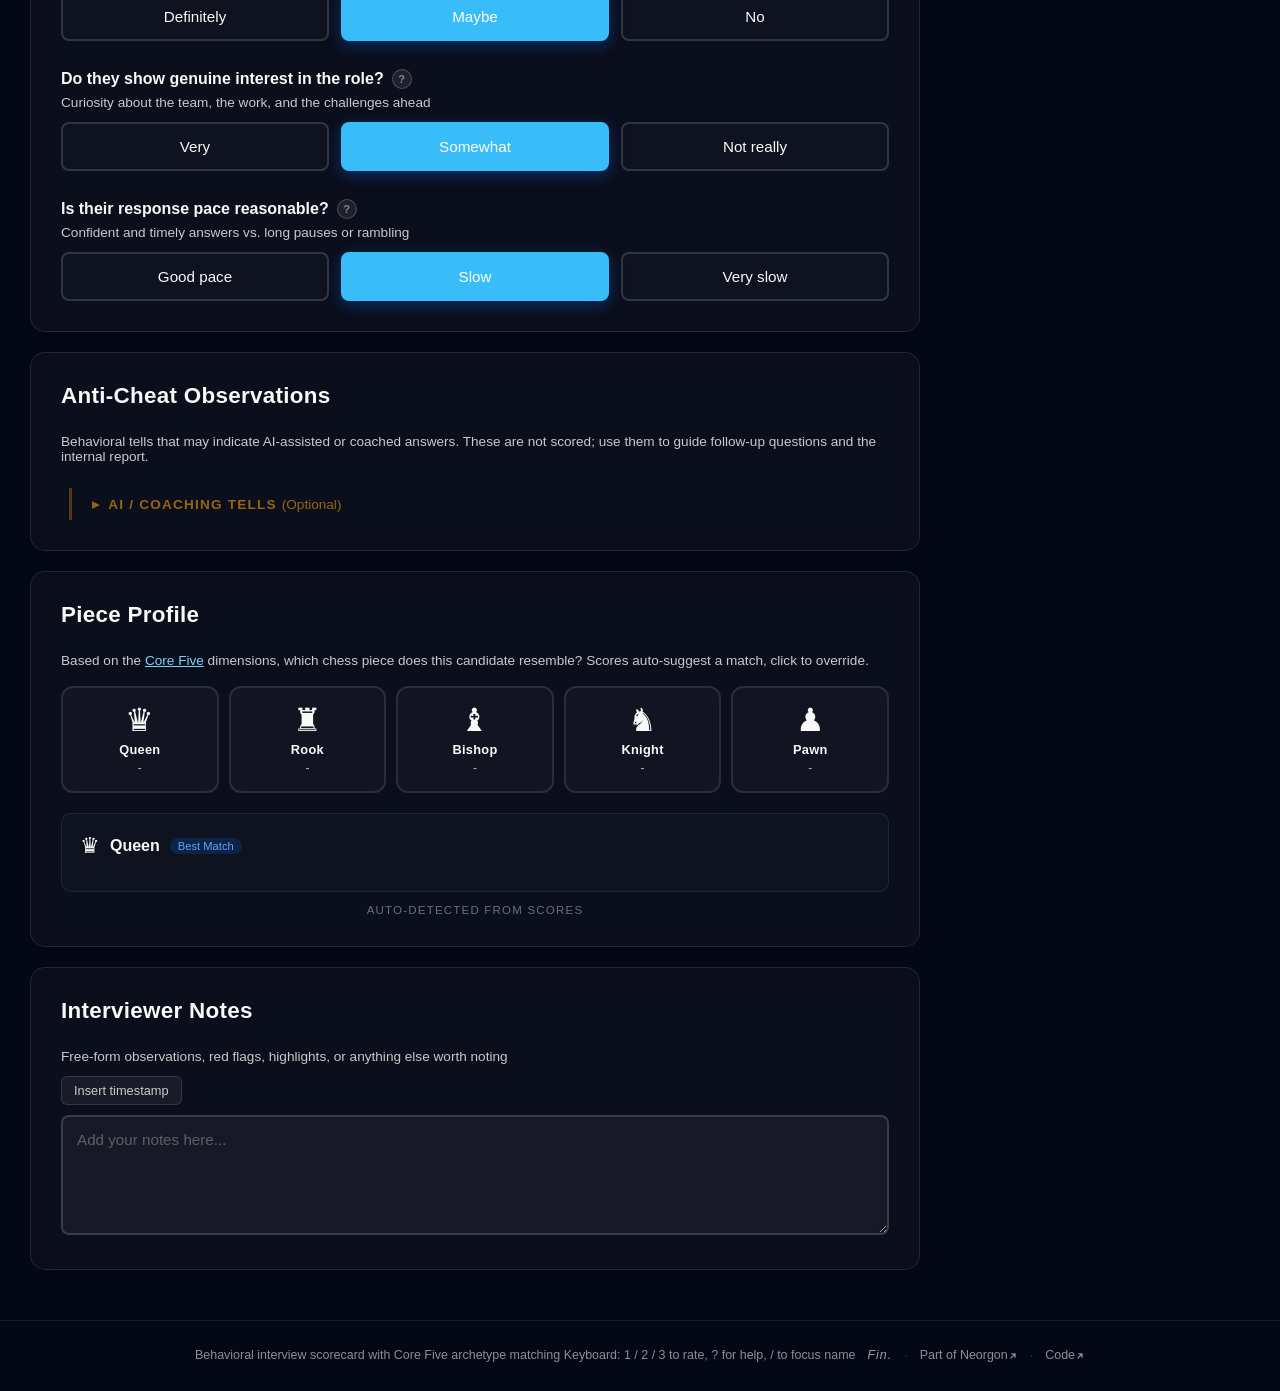
==== commit 65a4175e: "chore(csp): Drop meta tags that browsers ignore X-Content-Type-Options and frame-ancestors do nothin" ====
--- a/index.html
+++ b/index.html
@@ -11,7 +11,6 @@
   <link rel="manifest" href="/site.webmanifest">
   <meta name="neo-mark" content="on">
   <meta name="referrer" content="strict-origin-when-cross-origin">
-  <meta http-equiv="X-Content-Type-Options" content="nosniff">
   <title>Vibe Check | Behavioral Interview Aid</title>
   <meta name="description" content="Score candidates across 18 behavioral questions in 6 categories. Auto-detect team archetypes with the Core Five. Download markdown reports">
   <meta property="og:title" content="Vibe Check: Behavioral Interview Scorecard">
@@ -107,14 +106,13 @@
     
       </nav>
       <a class="header-home" href="https://neorgon.com/" title="neorgon.com" aria-label="Neorgon home">
-        <svg class="nh-hub-icon" viewBox="0 0 24 24" fill="none" stroke="currentColor" stroke-width="1.5" stroke-linecap="round" stroke-linejoin="round" xmlns="http://www.w3.org/2000/svg" aria-hidden="true">
-          <circle cx="12" cy="12" r="4.4"/>
-          <ellipse cx="12" cy="12" rx="8.4" ry="3" transform="rotate(-18 12 12)"/>
+        <svg class="nh-hub-icon" viewBox="0 0 24 24" fill="none" xmlns="http://www.w3.org/2000/svg" aria-hidden="true">
+          <path d="M12 4.4 18.58 8.2 18.58 15.8 12 19.6 5.42 15.8 5.42 8.2Z" fill="currentColor" stroke="none"/>
           <g class="nh-orbit">
-            <path d="M17.5 4.2 14.2 2.7l.9 1.4-.6 1.1z" fill="currentColor" stroke="none"/>
-            <circle cx="12.6" cy="3" r=".7" fill="currentColor" stroke="none" opacity=".55"/>
-            <circle cx="11.1" cy="3.3" r=".55" fill="currentColor" stroke="none" opacity=".35"/>
-            <circle cx="9.8" cy="3.7" r=".4" fill="currentColor" stroke="none" opacity=".2"/>
+            <path d="M2.47 17.50 A11.0 11.0 0 0 1 14.85 1.37" fill="none" stroke="currentColor" stroke-width="1.05" stroke-linecap="round"/>
+            <path d="M21.53 6.50 A11.0 11.0 0 0 1 9.15 22.63" fill="none" stroke="currentColor" stroke-width="1.05" stroke-linecap="round"/>
+            <circle cx="21.71" cy="6.84" r="1.25" fill="currentColor"/>
+            <circle cx="2.29" cy="17.16" r="1.25" fill="currentColor"/>
           </g>
         </svg>
       </a>
--- a/css/neorgon-header.css
+++ b/css/neorgon-header.css
@@ -668,8 +668,12 @@
    on hover or keyboard focus the rocket does laps, smoke trailing.
    Stroked glyph, so it sizes with --header-icon, not the solid token. */
 .header-home svg.nh-hub-icon {
-  width: var(--header-icon, 22px);
-  height: var(--header-icon, 22px);
+  /* Deliberately larger than --header-icon: the galaxy's arms occupy the outer
+     ring, so at 22px the MARK fell to 14px against 18px for the neighbouring
+     control. 26px puts it back at 18px, measured, while the arms still land
+     inside the 40px box. */
+  width: var(--header-hub-icon, 26px);
+  height: var(--header-hub-icon, 26px);
 }
 .header-home .nh-orbit {
   transform-origin: 12px 12px; /* viewBox centre, for the legacy planet markup */
@@ -680,56 +684,11 @@
 }
 @keyframes nh-orbit-lap { to { transform: rotate(360deg); } }
 
-/* ── Inclined orbit: the satellite passes in front of the mark and behind it ──
-   Two dots on one elliptical path, each shown for its own half of the lap. The
-   far one is drawn before the mark in document order, so the mark occludes it;
-   that occlusion IS the depth, and it costs nothing but paint order.
-
-   offset-path rather than a rotate: a rotation can only trace a circle, and
-   squashing it into an ellipse with scaleY would squash the satellite too,
-   because the counter-scale would have to sit inside the rotation. Where
-   offset-path is unsupported the dots simply rest at their authored cx/cy,
-   which is a still icon rather than a broken one.
-
-   The semi-major axis is capped by the viewBox: an inline svg clips to it, so
-   10.2 plus the 1.35 radius leaves 11.55 of the 12 available. */
-.header-home .nh-sat {
-  offset-rotate: 0deg;
-  /* The rim separates the satellite from the mark when it crosses it: without
-     one, a currentColor dot over a currentColor mark merges into the
-     silhouette and reads as a stray pixel rather than a moon.
-     --header-bg-end is the right hook because the rim's job is to look like
-     the background, so it vanishes over open header and shows only as a gap
-     against the mark. Measured caveat: every skin shipped today redefines
-     --header-bg-start and --header-bg-mid but leaves --header-bg-end at
-     #040714, so this resolves to one dark value everywhere right now. A skin
-     that ends light gets the rim right for free, but only if it sets that
-     token; one that ends light without setting it would show a dark ring. */
-  stroke: var(--header-bg-end, #040714);
-  stroke-width: .8;
-}
-.header-home .nh-sat-back { opacity: 0; }
-/* On hover the mark takes the accent, and currentColor would carry the
-   satellite with it: a pink dot on a pink mark is a dot you cannot find. It
-   holds the header's text colour instead, so the moon stays legible against
-   whatever the mark has become. */
-.header-home:hover .nh-sat,
-.header-home:focus-visible .nh-sat { fill: var(--header-text); }
-.header-home:hover .nh-sat-front,
-.header-home:focus-visible .nh-sat-front {
-  animation: nh-sat-lap 2.6s linear infinite, nh-sat-near 2.6s steps(1, end) infinite;
-}
-.header-home:hover .nh-sat-back,
-.header-home:focus-visible .nh-sat-back {
-  animation: nh-sat-lap 2.6s linear infinite, nh-sat-far 2.6s steps(1, end) infinite;
-}
-.header-home:hover .nh-sat,
-.header-home:focus-visible .nh-sat {
-  offset-path: path("M20.31 10.40 A9.6 3.4 -30 1 1 3.69 20.00 A9.6 3.4 -30 1 1 20.31 10.40");
-}
-@keyframes nh-sat-lap  { from { offset-distance: 0%; } to { offset-distance: 100%; } }
-@keyframes nh-sat-near { 0% { opacity: 1; } 50% { opacity: 0; } }
-@keyframes nh-sat-far  { 0% { opacity: 0; } 50% { opacity: 1; } }
+/* The galaxy turns as one rigid body on hover, so a plain rotate does it.
+   This replaced an offset-path satellite on an inclined ellipse: that needed a
+   front/back pair kept in sync and a semi-major axis capped so the dot did not
+   clip the viewBox, and none of it is needed once the arms sit outside the
+   mark instead of crossing it. */
 
 /* ── Overflow toggle (⋯) — injected by header.js ─────────────── */
 .header-overflow { position: relative; display: flex; }
@@ -933,9 +892,7 @@
   .header-logo-img:hover,
   .header-title-link:hover .header-logo-img { transform: none; }
   .header-home:hover .nh-orbit,
-  .header-home:focus-visible .nh-orbit,
-  .header-home:hover .nh-sat,
-  .header-home:focus-visible .nh-sat { animation: none; }
+  .header-home:focus-visible .nh-orbit { animation: none; }
   .header-menu.open { animation: none; }
   .header-overflow-toggle:active,
   .header-theme-toggle:active,
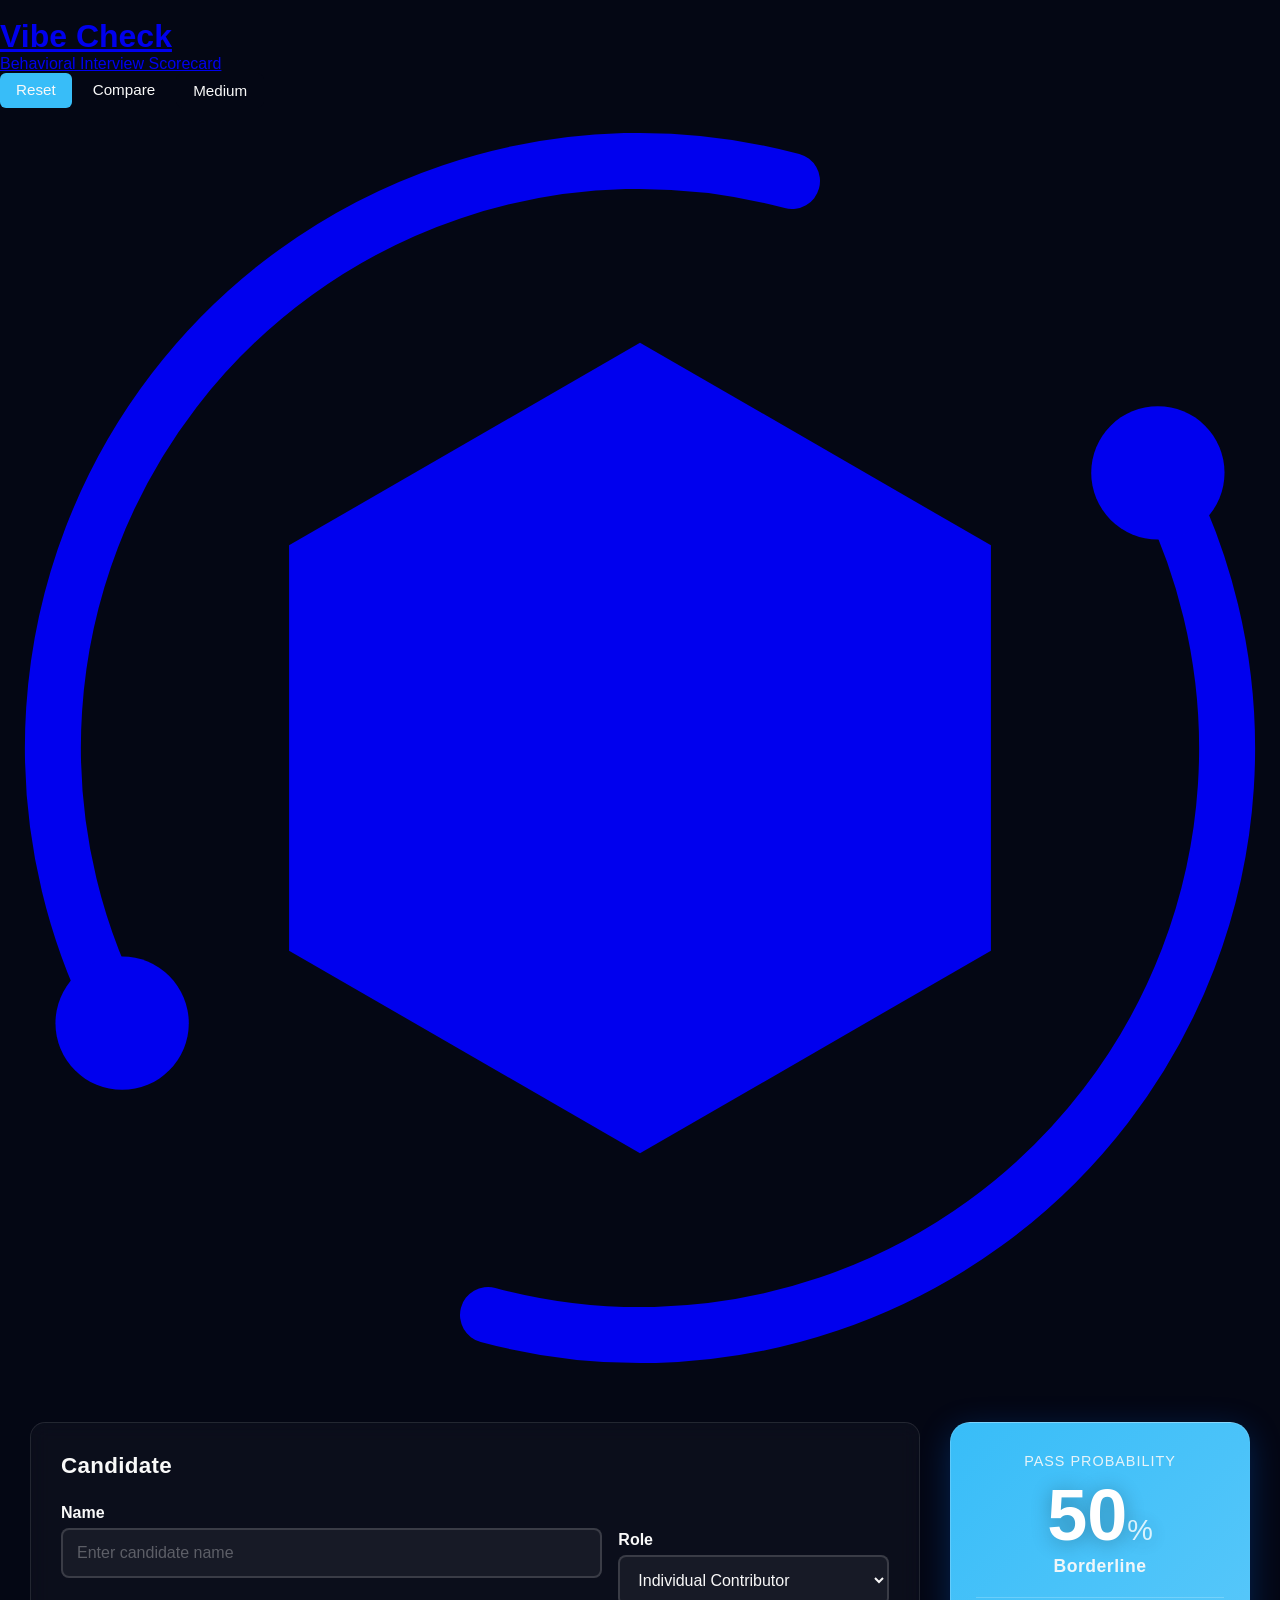
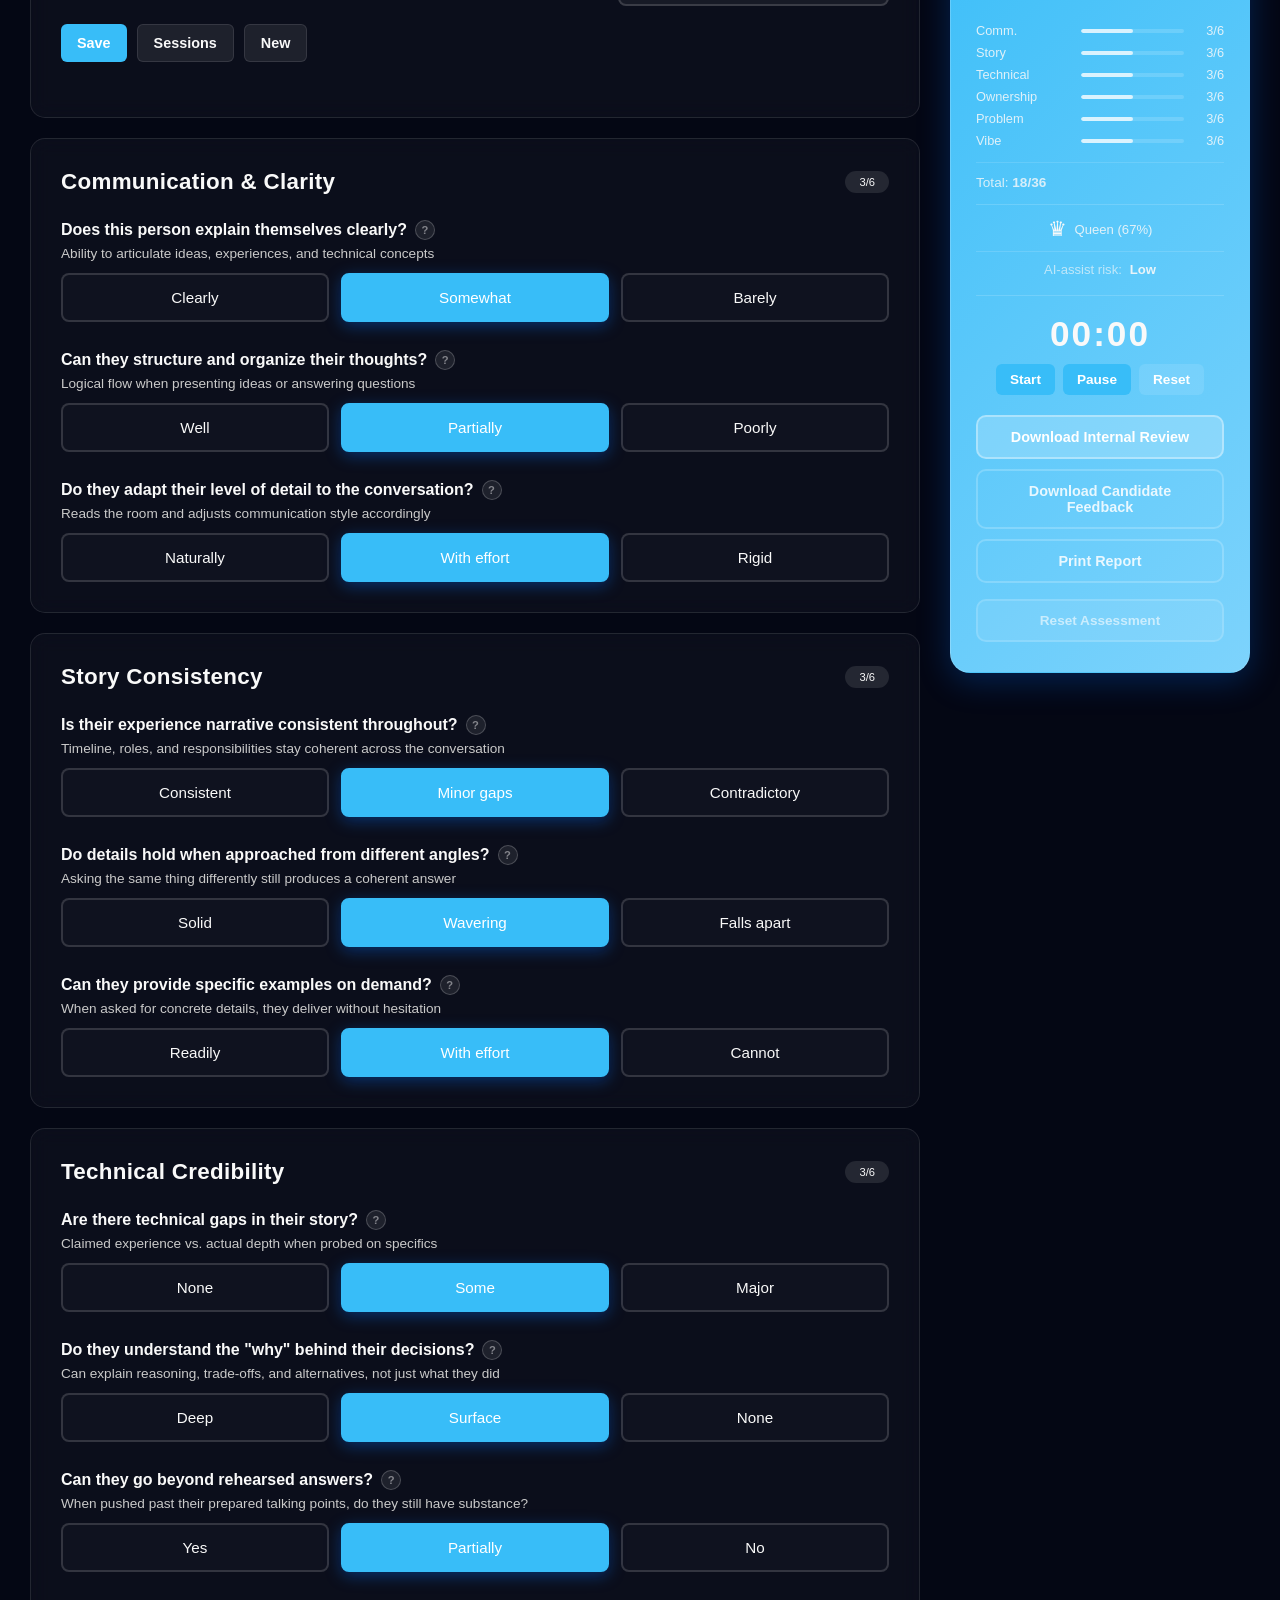
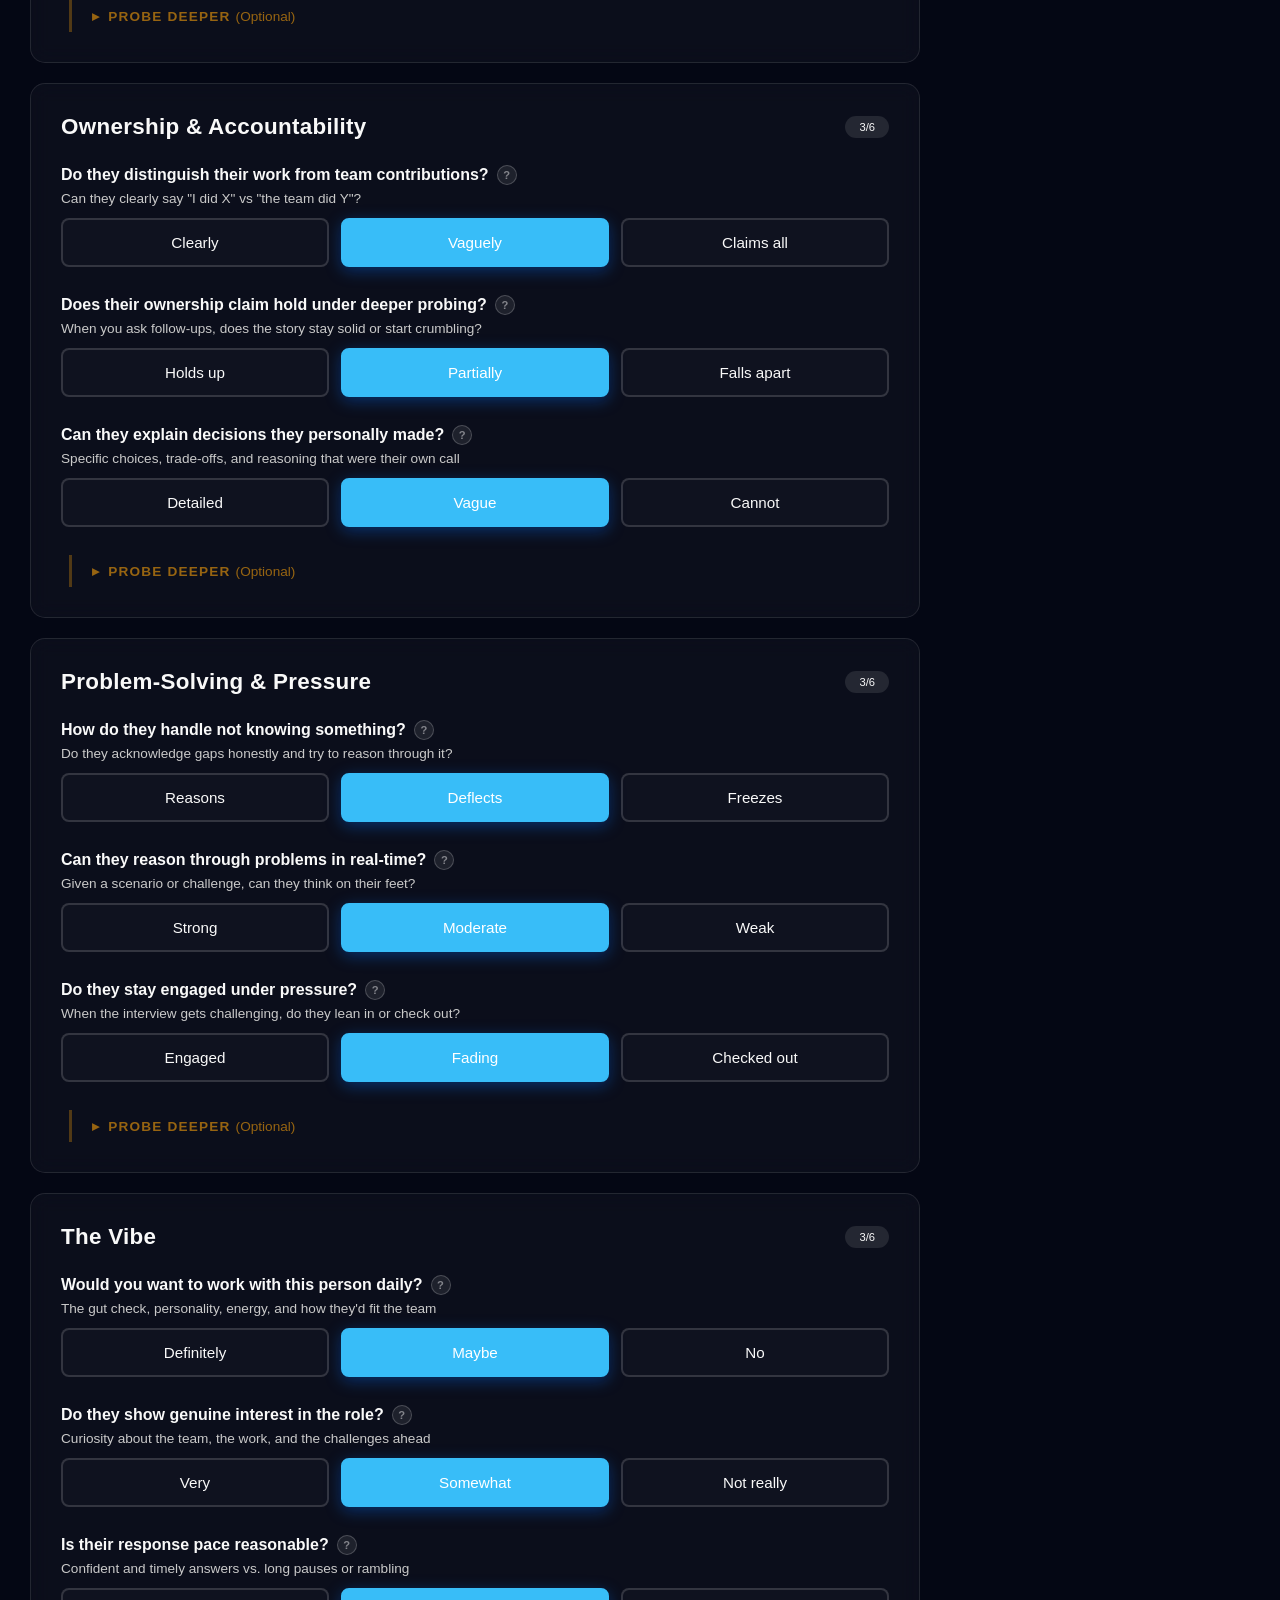
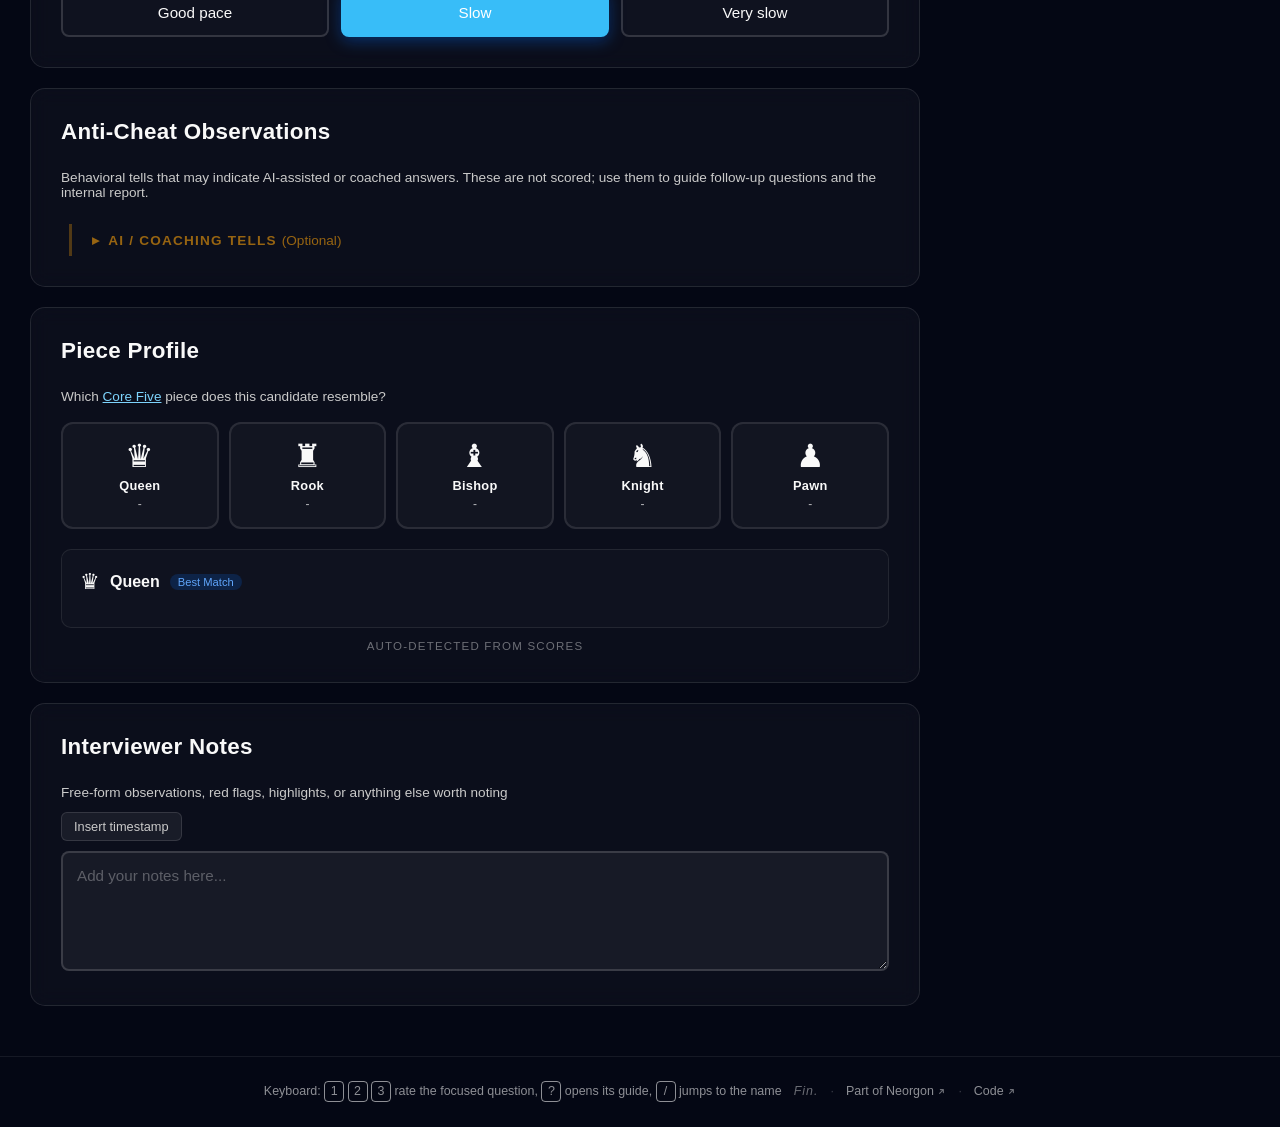
==== commit e4f57a9c: "fix(interviews): Open on the scorecard on phones, no counts or how-to prose Below 1024px the score s" ====
--- a/index.html
+++ b/index.html
@@ -12,15 +12,15 @@
   <meta name="neo-mark" content="on">
   <meta name="referrer" content="strict-origin-when-cross-origin">
   <title>Vibe Check | Behavioral Interview Aid</title>
-  <meta name="description" content="Score candidates across 18 behavioral questions in 6 categories. Auto-detect team archetypes with the Core Five. Download markdown reports">
+  <meta name="description" content="Score candidates on behavioral questions, category by category. Auto-detect team archetypes with the Core Five. Download markdown reports">
   <meta property="og:title" content="Vibe Check: Behavioral Interview Scorecard">
-  <meta property="og:description" content="Score candidates across 18 behavioral questions in 6 categories. Auto-detect team archetypes, download markdown reports">
+  <meta property="og:description" content="Score candidates on behavioral questions, category by category. Auto-detect team archetypes, download markdown reports">
   <meta property="og:type" content="website">
   <meta property="og:url" content="https://interviews.neorgon.com/">
   <meta property="og:site_name" content="Neorgon">
   <meta name="twitter:card" content="summary_large_image">
   <meta name="twitter:title" content="Vibe Check: Behavioral Interview Scorecard">
-  <meta name="twitter:description" content="Score candidates across 18 behavioral questions in 6 categories. Auto-detect team archetypes, download markdown reports">
+  <meta name="twitter:description" content="Score candidates on behavioral questions, category by category. Auto-detect team archetypes, download markdown reports">
   <meta name="twitter:image" content="https://interviews.neorgon.com/og-preview.jpg">
   <meta name="robots" content="index, follow">
   <link rel="canonical" href="https://interviews.neorgon.com/">
@@ -48,8 +48,8 @@
     "@type": "WebApplication",
     "name": "Vibe Check",
     "alternateName": "Behavioral Interview Aid",
-    "headline": "Vibe Check — Quantify the vibes you get from someone",
-    "description": "A free, browser-based behavioral interview scorecard. Rate candidates across 18 questions in 6 categories, auto-detect their team archetype with the Core Five piece profile, and generate downloadable internal review and candidate feedback reports",
+    "headline": "Vibe Check: Quantify the vibes you get from someone",
+    "description": "A free, browser-based behavioral interview scorecard. Rate candidates on communication, story consistency, technical credibility, ownership, problem-solving and vibe, auto-detect their team archetype with the Core Five piece profile, and generate downloadable internal review and candidate feedback reports",
     "url": "https://interviews.neorgon.com/",
     "applicationCategory": "BusinessApplication",
     "applicationSubCategory": "Human Resources",
@@ -64,9 +64,9 @@
       "priceCurrency": "USD"
     },
     "featureList": [
-      "18 behavioral assessment questions across 6 categories",
+      "Behavioral assessment questions grouped by category",
       "Real-time scoring with pass probability percentage",
-      "Core Five piece profile — auto-detect candidate archetype",
+      "Core Five piece profile: auto-detect candidate archetype",
       "Optional probe questions for deeper investigation",
       "Anti-cheat observations to flag AI-assisted or coached answers",
       "Downloadable internal review report (Markdown)",
@@ -635,33 +635,33 @@
       <!-- Piece Profile -->
       <div class="card" id="piece-card">
         <h2 class="section-title">Piece Profile</h2>
-        <p class="control-description" style="margin-bottom:18px">Based on the <a href="https://minibooks.lucianoadonis.com/pages/thesis-the-core-five" target="_blank" rel="noopener" style="color:var(--accent-bright)">Core Five</a> dimensions, which chess piece does this candidate resemble? Scores auto-suggest a match, click to override.</p>
+        <p class="control-description" style="margin-bottom:18px">Which <a href="https://minibooks.lucianoadonis.com/pages/thesis-the-core-five" target="_blank" rel="noopener" style="color:var(--accent-bright)">Core Five</a> piece does this candidate resemble?</p>
         <div class="piece-grid">
-          <div class="piece-tile" id="piece-queen" onclick="selectPiece('queen')">
-            <div class="piece-icon">&#9819;</div>
-            <div class="piece-tile-name">Queen</div>
-            <div class="piece-tile-pct" id="pct-queen">-</div>
-          </div>
-          <div class="piece-tile" id="piece-rook" onclick="selectPiece('rook')">
-            <div class="piece-icon">&#9820;</div>
-            <div class="piece-tile-name">Rook</div>
-            <div class="piece-tile-pct" id="pct-rook">-</div>
-          </div>
-          <div class="piece-tile" id="piece-bishop" onclick="selectPiece('bishop')">
-            <div class="piece-icon">&#9821;</div>
-            <div class="piece-tile-name">Bishop</div>
-            <div class="piece-tile-pct" id="pct-bishop">-</div>
-          </div>
-          <div class="piece-tile" id="piece-knight" onclick="selectPiece('knight')">
-            <div class="piece-icon">&#9822;</div>
-            <div class="piece-tile-name">Knight</div>
-            <div class="piece-tile-pct" id="pct-knight">-</div>
-          </div>
-          <div class="piece-tile" id="piece-pawn" onclick="selectPiece('pawn')">
-            <div class="piece-icon">&#9823;</div>
-            <div class="piece-tile-name">Pawn</div>
-            <div class="piece-tile-pct" id="pct-pawn">-</div>
-          </div>
+          <button type="button" class="piece-tile" id="piece-queen" data-piece="queen" aria-pressed="false">
+            <span class="piece-icon" aria-hidden="true">&#9819;</span>
+            <span class="piece-tile-name">Queen</span>
+            <span class="piece-tile-pct" id="pct-queen">-</span>
+          </button>
+          <button type="button" class="piece-tile" id="piece-rook" data-piece="rook" aria-pressed="false">
+            <span class="piece-icon" aria-hidden="true">&#9820;</span>
+            <span class="piece-tile-name">Rook</span>
+            <span class="piece-tile-pct" id="pct-rook">-</span>
+          </button>
+          <button type="button" class="piece-tile" id="piece-bishop" data-piece="bishop" aria-pressed="false">
+            <span class="piece-icon" aria-hidden="true">&#9821;</span>
+            <span class="piece-tile-name">Bishop</span>
+            <span class="piece-tile-pct" id="pct-bishop">-</span>
+          </button>
+          <button type="button" class="piece-tile" id="piece-knight" data-piece="knight" aria-pressed="false">
+            <span class="piece-icon" aria-hidden="true">&#9822;</span>
+            <span class="piece-tile-name">Knight</span>
+            <span class="piece-tile-pct" id="pct-knight">-</span>
+          </button>
+          <button type="button" class="piece-tile" id="piece-pawn" data-piece="pawn" aria-pressed="false">
+            <span class="piece-icon" aria-hidden="true">&#9823;</span>
+            <span class="piece-tile-name">Pawn</span>
+            <span class="piece-tile-pct" id="pct-pawn">-</span>
+          </button>
         </div>
         <div class="piece-detail" id="piece-detail">
           <div class="piece-detail-header">
@@ -764,7 +764,7 @@
   </div>
 
   <footer class="neo-footer" data-footer-mode="minimal">
-    Behavioral interview scorecard with Core Five archetype matching Keyboard: 1 / 2 / 3 to rate, ? for help, / to focus name
+    <span class="footer-keys">Keyboard: <kbd>1</kbd> <kbd>2</kbd> <kbd>3</kbd> rate the focused question, <kbd>?</kbd> opens its guide, <kbd>/</kbd> jumps to the name</span>
   </footer>
 
   <script type="module" src="js/app.js"></script>
--- a/css/style.css
+++ b/css/style.css
@@ -226,7 +226,9 @@
   background: var(--surface-1); border: 2px solid var(--border);
   border-radius: 12px; padding: 16px 8px; text-align: center;
   cursor: pointer; transition: all 0.3s ease;
-}
+  width: 100%; font: inherit; color: inherit;
+}
+.piece-tile > span { display: block; }
 .piece-tile:hover { border-color: rgba(255,255,255,0.25); background: var(--surface-2); }
 .piece-tile.best-match { border-color: rgba(0,99,229,0.35); background: rgba(0,99,229,0.05); }
 .piece-tile.selected { border-color: var(--accent); background: rgba(0,99,229,0.15); box-shadow: 0 0 20px rgba(0,99,229,0.2); }
@@ -284,6 +286,11 @@
 .cheat-indicator-value.risk-high   { color: #f87171; }
 
 /* ── Footer ───────────────────────────────────────────────────────── */
+.footer-keys kbd {
+  display: inline-block; min-width: 1.6em; padding: 0 5px; border: 1px solid currentColor;
+  border-radius: 4px; font: inherit; line-height: 1.5; text-align: center;
+}
+@media (pointer: coarse) { .footer-keys { display: none; } }
 
 /* ── Focus styles ─────────────────────────────────────────────────── */
 :focus-visible {
@@ -312,13 +319,13 @@
 @media (prefers-reduced-motion: reduce) {
   *, *::before, *::after {
     animation-duration: 0.01ms !important;
-    transition-duration: 0.01ms !important;
+    transition: none !important;
   }
 }
 
 /* ── Responsive ───────────────────────────────────────────────────── */
 @media (max-width: 1024px) {
-  .main-container { flex-direction: column-reverse; }
+  .main-container { flex-direction: column; }
   .score-sidebar { position: relative; top: 0; width: 100%; max-width: 400px; margin: 0 auto; }
   .content-area { max-width: 100%; }
 }
--- a/css/neorgon-themes.css
+++ b/css/neorgon-themes.css
@@ -56,6 +56,7 @@
   --header-bg-end: #052e16;
   --header-glass: rgba(5, 46, 22, .45);
   --header-accent: #fbbf24;
+  --header-focus: oklch(0.97 0.02 85);  /* near-white in the theme's hue: header and Beacon focus rings */
   --header-border: rgba(251, 191, 36, .25);
   --header-border-strong: rgba(251, 191, 36, .45);
   --header-text: #fefce8;
@@ -91,6 +92,7 @@
   --header-bg-end: #020617;
   --header-glass: rgba(30, 27, 75, .45);
   --header-accent: #fcd34d;
+  --header-focus: oklch(0.97 0.02 90);
   --header-border: rgba(252, 211, 77, .24);
   --header-border-strong: rgba(252, 211, 77, .45);
   --header-text: #f5f3ff;
@@ -130,6 +132,7 @@
   --header-bg-end: #0c0a09;
   --header-glass: rgba(28, 25, 23, .5);
   --header-accent: #f97316;
+  --header-focus: oklch(0.97 0.02 55);
   --header-border: rgba(249, 115, 22, .22);
   --header-border-strong: rgba(249, 115, 22, .45);
   --header-text: #fff7ed;
@@ -165,6 +168,7 @@
   --header-bg-end: #000000;
   --header-glass: rgba(0, 12, 0, .45);
   --header-accent: #00ff41;
+  --header-focus: oklch(0.97 0.02 145);
   --header-border: rgba(0, 255, 65, .18);
   --header-border-strong: rgba(0, 255, 65, .4);
   --header-text: #ccffcc;
@@ -206,6 +210,7 @@
   --header-bg-end: #070c14;
   --header-glass: rgba(12, 20, 32, .5);
   --header-accent: #7dd3fc;
+  --header-focus: oklch(0.97 0.02 230);
   --header-border: rgba(125, 211, 252, .2);
   --header-border-strong: rgba(125, 211, 252, .38);
   --header-text: #f0f9ff;
@@ -241,6 +246,7 @@
   --header-bg-end: #140a14;
   --header-glass: rgba(40, 20, 36, .45);
   --header-accent: #fbcfe8;
+  --header-focus: oklch(0.97 0.02 350);
   --header-border: rgba(251, 207, 232, .22);
   --header-border-strong: rgba(251, 207, 232, .4);
   --header-text: #fff1f6;
@@ -271,6 +277,7 @@
   --header-bg-end: #0c0a0a;
   --header-glass: rgba(69, 10, 10, .45);
   --header-accent: #f59e0b;
+  --header-focus: oklch(0.97 0.02 75);
   --header-border: rgba(245, 158, 11, .25);
   --header-border-strong: rgba(245, 158, 11, .45);
   --header-text: #fef2f2;
--- a/css/neorgon-footer.css
+++ b/css/neorgon-footer.css
@@ -21,19 +21,48 @@
   --footer-line: 1.7;
   --footer-target: 24px;
 
-  /* Palette — inherits the header theme tokens so ?theme=matrix and the
-     fleet-wide season.css re-skin the footer too. Fallbacks keep the kit
-     usable on a page that never loads the header kit. */
+  /* Palette. --footer-bg, --footer-text, --footer-text-strong and
+     --footer-surface are plain defaults. The four that follow the header
+     (--footer-accent, --footer-border, --footer-border-strong,
+     --footer-hover) are deliberately NOT declared here: see "Header-derived
+     tokens" just below. A site still sets any of them, anywhere, to win. */
   --footer-bg: transparent;
-  --footer-border: var(--header-border, rgba(255, 255, 255, .07));
-  --footer-border-strong: var(--header-border-strong, rgba(255, 255, 255, .22));
   --footer-text: var(--text-muted, rgba(255, 255, 255, .55));
   --footer-text-strong: var(--text-secondary, #cacaca);
-  --footer-accent: var(--header-accent, #e879f9);
   --footer-surface: var(--surface-1, rgba(255, 255, 255, .03));
-  --footer-hover: var(--header-menu-hover, rgba(255, 255, 255, .08));
 
   --footer-z-top: 150; /* back-to-top: above content, below header (200) and modals (400) */
+
+  /* Back-to-top geometry. Phones get 14px and 38px. The gap is what the
+     button keeps above the footer once the footer scrolls into view (see
+     "Riding above the footer" at .neo-top). */
+  --footer-top-size: 40px;
+  --footer-top-inset: 20px;
+  --footer-top-gap: 8px;
+}
+
+/* ── Header-derived tokens ────────────────────────────────────
+   The accent, borders and hover follow the header: ?theme=, a named
+   header skin (data-header-skin) and an armed CDN season. Themes declare
+   on <html>, but skins and seasons declare on .header-bar, which the
+   footer does not sit inside, so the header kit (header.css) and
+   season.css hand the same --header-* tokens to these pieces as well:
+   .neo-footer, .neo-top, .neo-modal (the last two are appended to <body>).
+
+   That only helps if the tokens are resolved HERE, on the pieces. A
+   custom property's var() is resolved where it is declared, so the old
+   `:root { --footer-accent: var(--header-accent) }` baked in the root's
+   magenta and every footer focus ring on a slate or jade site stayed
+   magenta (queue #156). The --_footer-* names are private: read them,
+   never set them. A site's own --footer-accent, on :root, body or the
+   footer itself, still comes first. */
+.neo-footer,
+.neo-top,
+.neo-modal {
+  --_footer-accent: var(--footer-accent, var(--header-accent, #e879f9));
+  --_footer-border: var(--footer-border, var(--header-border, rgba(255, 255, 255, .07)));
+  --_footer-border-strong: var(--footer-border-strong, var(--header-border-strong, rgba(255, 255, 255, .22)));
+  --_footer-hover: var(--footer-hover, var(--header-menu-hover, rgba(255, 255, 255, .08)));
 }
 
 /* ── Always-at-the-bottom ─────────────────────────────────────
@@ -86,9 +115,12 @@
   padding: var(--footer-pad-block) var(--space-6, 24px);
   padding-bottom: calc(var(--footer-pad-block) + env(safe-area-inset-bottom, 0px));
   background: var(--footer-bg);
-  border-top: 1px solid var(--footer-border);
+  border-top: 1px solid var(--_footer-border);
   color: var(--footer-text);
-  font-size: .78rem;
+  /* Every size in this file is floored at 12px: reading text under it failed
+     the fleet's type floor (queue #154). max() keeps the rem scaling for a
+     site whose root runs larger, and only lifts one whose root runs small. */
+  font-size: max(12px, .78rem);
   line-height: var(--footer-line);
   text-align: center;
 }
@@ -112,7 +144,7 @@
 }
 .neo-footer a:hover,
 .neo-footer a:focus-visible { color: var(--footer-text-strong); text-decoration: underline; }
-.neo-footer a:focus-visible { outline: 2px solid var(--footer-accent); outline-offset: 3px; }
+.neo-footer a:focus-visible { outline: 2px solid var(--_footer-accent); outline-offset: 3px; }
 
 /* ── Meta bar (built by footer.js) ────────────────────────────── */
 .neo-footer-bar {
@@ -173,7 +205,7 @@
 .neo-footer-stamp {
   font-family: ui-monospace, SFMono-Regular, "SF Mono", Menlo, monospace;
   font-variant-numeric: tabular-nums;
-  font-size: .95em;
+  font-size: max(12px, .95em);
   opacity: .8;
 }
 
@@ -202,7 +234,7 @@
 .neo-footer[data-footer-mode="app"] {
   padding-top: var(--footer-pad-block-app);
   padding-bottom: calc(var(--footer-pad-block-app) + env(safe-area-inset-bottom, 0px));
-  font-size: .72rem;
+  font-size: max(12px, .75rem);
   background: var(--footer-surface);
 }
 .neo-footer[data-footer-mode="app"] .neo-footer-inner,
@@ -253,7 +285,7 @@
 .neo-footer-col h2,
 .neo-footer-col h3 {
   margin: 0 0 2px;
-  font-size: .72rem;
+  font-size: max(12px, .75rem);
   font-weight: 600;
   letter-spacing: .08em;
   text-transform: uppercase;
@@ -265,7 +297,7 @@
   justify-content: space-between;
   margin-top: 28px;
   padding-top: 18px;
-  border-top: 1px solid var(--footer-border);
+  border-top: 1px solid var(--_footer-border);
 }
 
 /* ── Theme switcher (opt-in: <meta name="neo-theme-switcher" content="footer">) */
@@ -276,7 +308,7 @@
   gap: 6px;
   height: var(--footer-control-h);
   padding: 0 10px;
-  border: 1px solid var(--footer-border);
+  border: 1px solid var(--_footer-border);
   border-radius: 999px;
   background: transparent;
   color: var(--footer-text);
@@ -287,8 +319,8 @@
 .neo-footer-theme-toggle:hover,
 .neo-footer-theme-toggle[aria-expanded="true"] {
   color: var(--footer-text-strong);
-  border-color: var(--footer-border-strong);
-  background: var(--footer-hover);
+  border-color: var(--_footer-border-strong);
+  background: var(--_footer-hover);
 }
 .neo-footer-theme-toggle svg { width: 15px; height: 15px; display: block; }
 
@@ -301,7 +333,7 @@
   padding: 6px;
   list-style: none;
   background: var(--header-menu-bg, #10142a);
-  border: 1px solid var(--footer-border-strong);
+  border: 1px solid var(--_footer-border-strong);
   border-radius: 10px;
   box-shadow: 0 -10px 30px rgba(0, 0, 0, .5);
   display: none;
@@ -325,7 +357,7 @@
   cursor: pointer;
 }
 .neo-footer-menu button:hover,
-.neo-footer-menu button:focus-visible { background: var(--footer-hover); outline: none; }
+.neo-footer-menu button:focus-visible { background: var(--_footer-hover); outline: none; }
 .neo-footer-menu .theme-swatch {
   width: 12px;
   height: 12px;
@@ -336,22 +368,33 @@
 .neo-footer-menu [aria-checked="true"]::after {
   content: "✓";
   margin-left: auto;
-  color: var(--footer-accent);
-}
-
-/* ── Back to top (built by footer.js; data-footer-top="off" disables) ── */
+  color: var(--_footer-accent);
+}
+
+/* ── Back to top (built by footer.js; data-footer-top="off" disables) ──
+   Riding above the footer. The button is fixed in the bottom-right corner,
+   and at the foot of the page that corner is the footer's: it sat on
+   floorplan's v1.0.0 stamp at 390px, and on the right end of the bar or the
+   note in every mode somewhere between 390 and 1440px (84 of 283 fleet views,
+   2026-11-12). Over a bar link it then stepped aside, so it vanished exactly
+   where a reader wants it. footer.js writes how much of the footer is on
+   screen into --_footer-top-lift, and the button rests that far up plus
+   --footer-top-gap, never lower than its corner. The footer keeps its layout
+   and its height budget; reserving room inside the bar instead cost 13 fleet
+   views a line, minimal one-row footers among them. */
 .neo-top {
   position: fixed;
-  right: 20px;
-  bottom: calc(20px + env(safe-area-inset-bottom, 0px));
+  right: var(--footer-top-inset);
+  bottom: max(calc(var(--footer-top-inset) + env(safe-area-inset-bottom, 0px)),
+              calc(var(--_footer-top-lift, 0px) + var(--footer-top-gap)));
   z-index: var(--footer-z-top);
   display: inline-flex;
   align-items: center;
   justify-content: center;
-  width: 40px;
-  height: 40px;
+  width: var(--footer-top-size);
+  height: var(--footer-top-size);
   padding: 0;
-  border: 1px solid var(--footer-border-strong);
+  border: 1px solid var(--_footer-border-strong);
   border-radius: 50%;
   background: var(--header-menu-bg, #10142a);
   color: var(--footer-text-strong);
@@ -359,15 +402,21 @@
   opacity: 0;
   visibility: hidden;
   transform: translateY(8px);
+  /* visibility waits out the fade before it flips, so for 200ms a leaving
+     button would still take the tap it is leaving to avoid. pointer-events
+     flips at once. footer.js also hides it (.is-yielding) while it sits over
+     a control; see "Yielding" there. */
+  pointer-events: none;
   transition: opacity var(--dur, 200ms) ease, transform var(--dur, 200ms) ease, visibility var(--dur, 200ms);
 }
-.neo-top.is-visible { opacity: .9; visibility: visible; transform: none; }
-.neo-top:hover { opacity: 1; background: var(--footer-hover); color: var(--header-text, #f9f9f9); }
-.neo-top:focus-visible { outline: 2px solid var(--footer-accent); outline-offset: 3px; opacity: 1; visibility: visible; transform: none; }
+.neo-top.is-visible { opacity: .9; visibility: visible; transform: none; pointer-events: auto; }
+.neo-top:hover { opacity: 1; background: var(--_footer-hover); color: var(--header-text, #f9f9f9); }
+.neo-top:focus-visible { outline: 2px solid var(--_footer-accent); outline-offset: 3px; opacity: 1; visibility: visible; transform: none; pointer-events: auto; }
 .neo-top svg { width: 18px; height: 18px; display: block; }
 
 /* ── Mobile ───────────────────────────────────────────────────── */
 @media (max-width: 700px) {
+  :root { --footer-top-size: 38px; --footer-top-inset: 14px; }
   .neo-footer { padding-left: var(--space-4, 16px); padding-right: var(--space-4, 16px); }
   .neo-footer[data-footer-mode="content"] {
     text-align: center;
@@ -379,7 +428,6 @@
   .neo-footer-tagline { max-width: none; }
   .neo-footer-col { align-items: center; }
   .neo-footer[data-footer-mode="content"] .neo-footer-bar { justify-content: center; }
-  .neo-top { right: 14px; bottom: calc(14px + env(safe-area-inset-bottom, 0px)); width: 38px; height: 38px; }
 }
 
 /* ── Reduced motion ───────────────────────────────────────────── */
@@ -412,7 +460,7 @@
   color: var(--footer-text-strong);
   text-decoration-style: solid;
 }
-.neo-footer-disclaimer:focus-visible { outline: 2px solid var(--footer-accent); outline-offset: 3px; }
+.neo-footer-disclaimer:focus-visible { outline: 2px solid var(--_footer-accent); outline-offset: 3px; }
 
 .neo-modal {
   width: min(640px, calc(100vw - 32px));
@@ -423,7 +471,7 @@
      did exactly that. Too site-dependent to leave implicit. */
   margin: auto;
   padding: 0;
-  border: 1px solid var(--footer-border-strong);
+  border: 1px solid var(--_footer-border-strong);
   border-radius: 12px;
   background: var(--header-bg-end, #0d0d12);
   color: var(--footer-text-strong);
@@ -440,7 +488,7 @@
   align-items: center;
   gap: 12px;
   padding: 16px 18px;
-  border-bottom: 1px solid var(--footer-border);
+  border-bottom: 1px solid var(--_footer-border);
 }
 .neo-modal-title {
   margin: 0;
@@ -458,15 +506,15 @@
   width: var(--footer-control-h);
   height: var(--footer-control-h);
   padding: 0;
-  border: 1px solid var(--footer-border-strong);
+  border: 1px solid var(--_footer-border-strong);
   border-radius: 8px;
   background: transparent;
   color: var(--footer-text);
   cursor: pointer;
   transition: color var(--dur, 200ms) ease, background var(--dur, 200ms) ease;
 }
-.neo-modal-close:hover { color: var(--footer-text-strong); background: var(--footer-hover); }
-.neo-modal-close:focus-visible { outline: 2px solid var(--footer-accent); outline-offset: 2px; }
+.neo-modal-close:hover { color: var(--footer-text-strong); background: var(--_footer-hover); }
+.neo-modal-close:focus-visible { outline: 2px solid var(--_footer-accent); outline-offset: 2px; }
 .neo-modal-close svg { width: 18px; height: 18px; display: block; }
 
 .neo-modal-body {
@@ -480,7 +528,7 @@
 .neo-modal-body > :last-child { margin-bottom: 0; }
 .neo-modal-body p { margin: 0 0 .9em; }
 .neo-modal-body strong { color: var(--footer-text-strong); font-weight: 620; }
-.neo-modal-body a { color: var(--footer-accent); text-decoration: underline; }
+.neo-modal-body a { color: var(--_footer-accent); text-decoration: underline; }
 
 @media (max-width: 700px) {
   .neo-modal { width: calc(100vw - 20px); max-height: 84dvh; }
@@ -533,3 +581,9 @@
     word-break: break-all;
   }
 }
+
+/* The outbound arrow on a footer link. Sized in em so it tracks the label at
+   whatever size a site's footer runs, and nudged up off the baseline because a
+   45-degree arrow reads low when it is optically centred. */
+.neo-footer-out { display: inline-block; vertical-align: -0.05em; margin-left: 0.28em; width: 0.72em; height: 0.72em; opacity: 0.75; }
+.neo-footer a:hover .neo-footer-out, .neo-footer a:focus-visible .neo-footer-out { opacity: 1; }
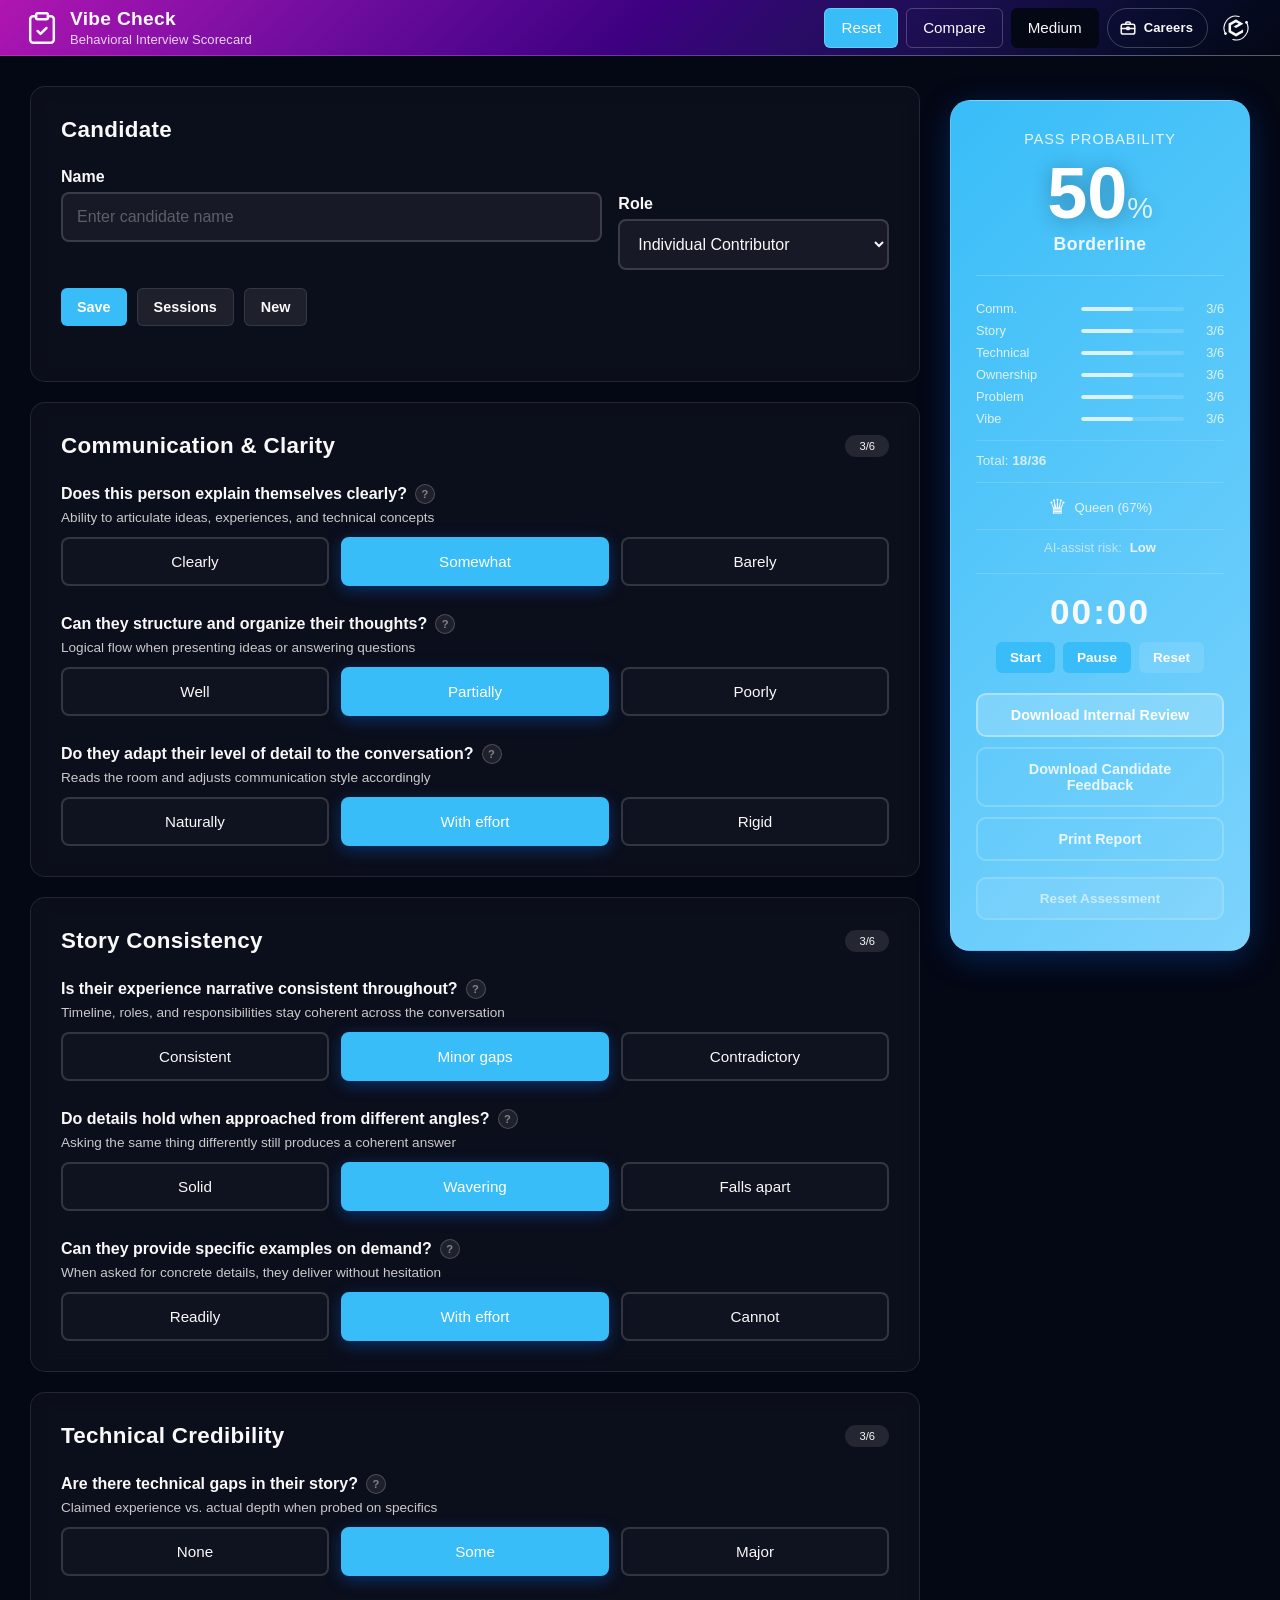
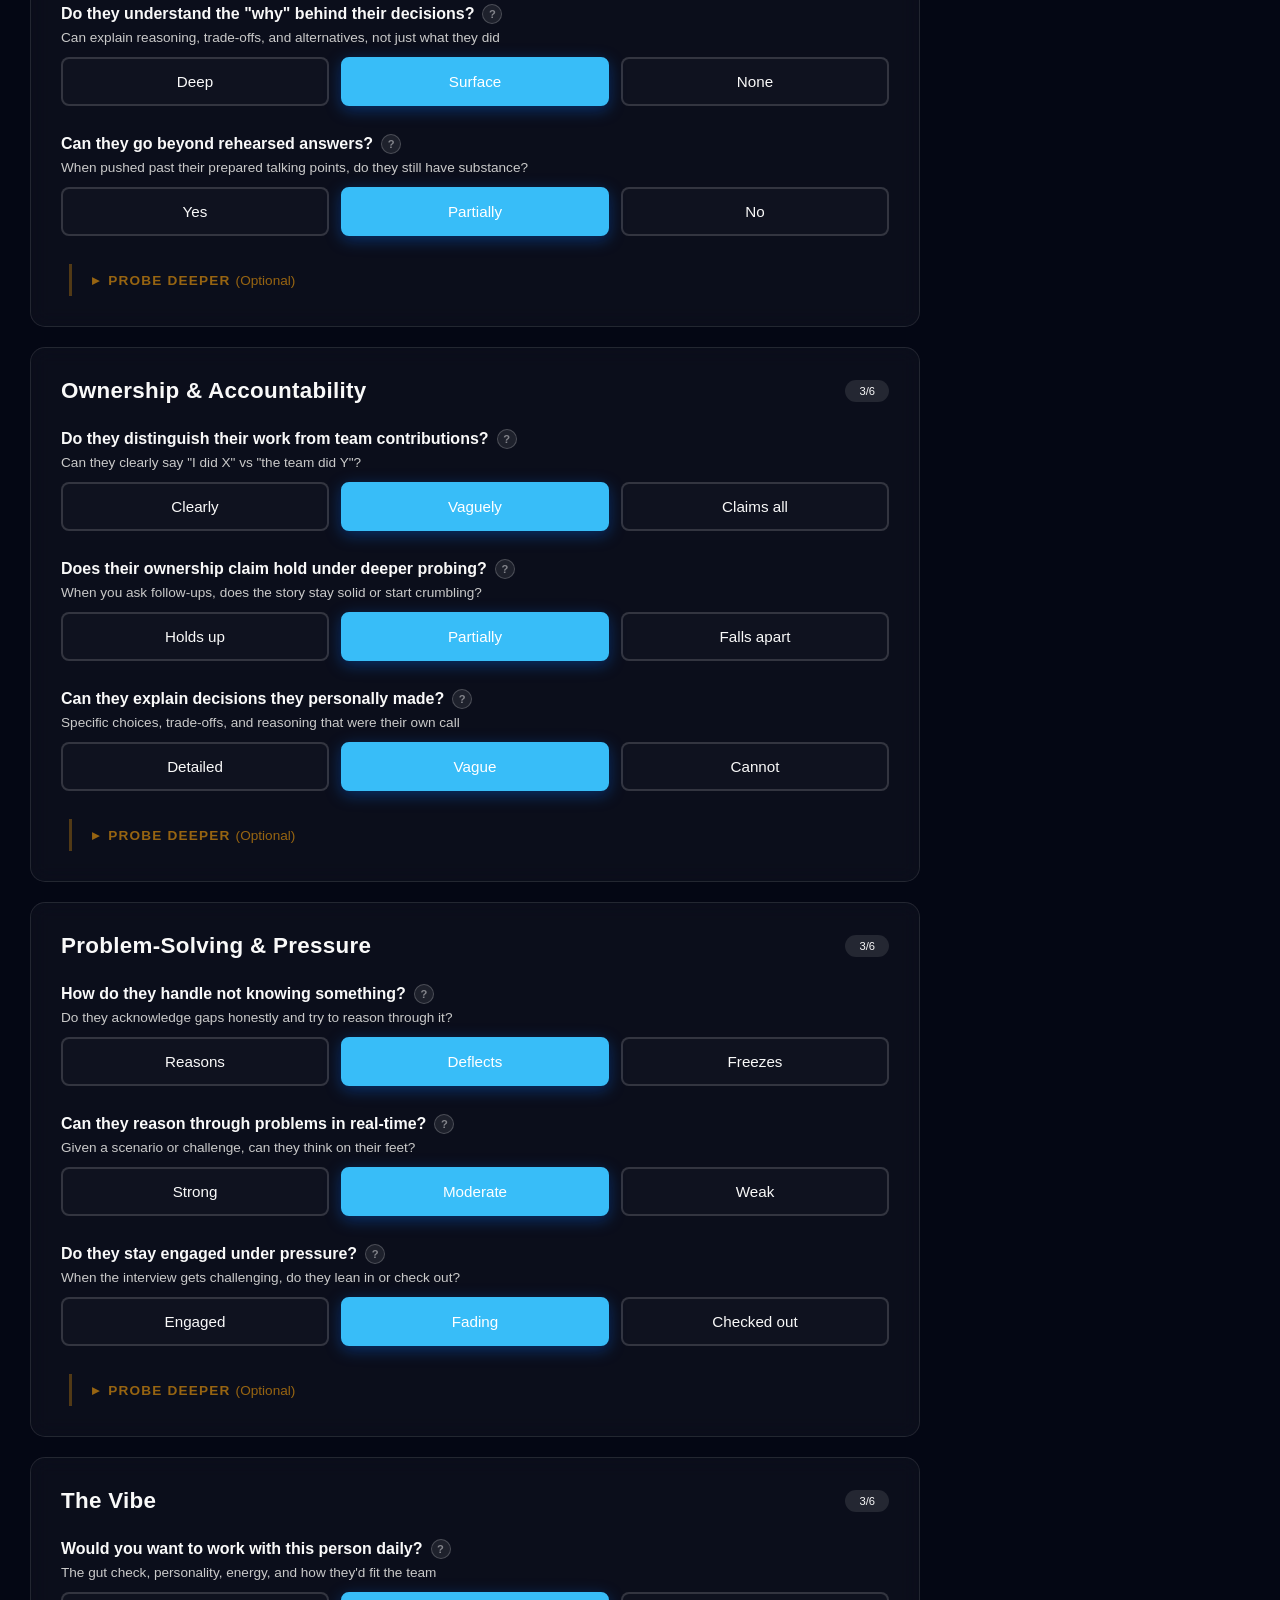
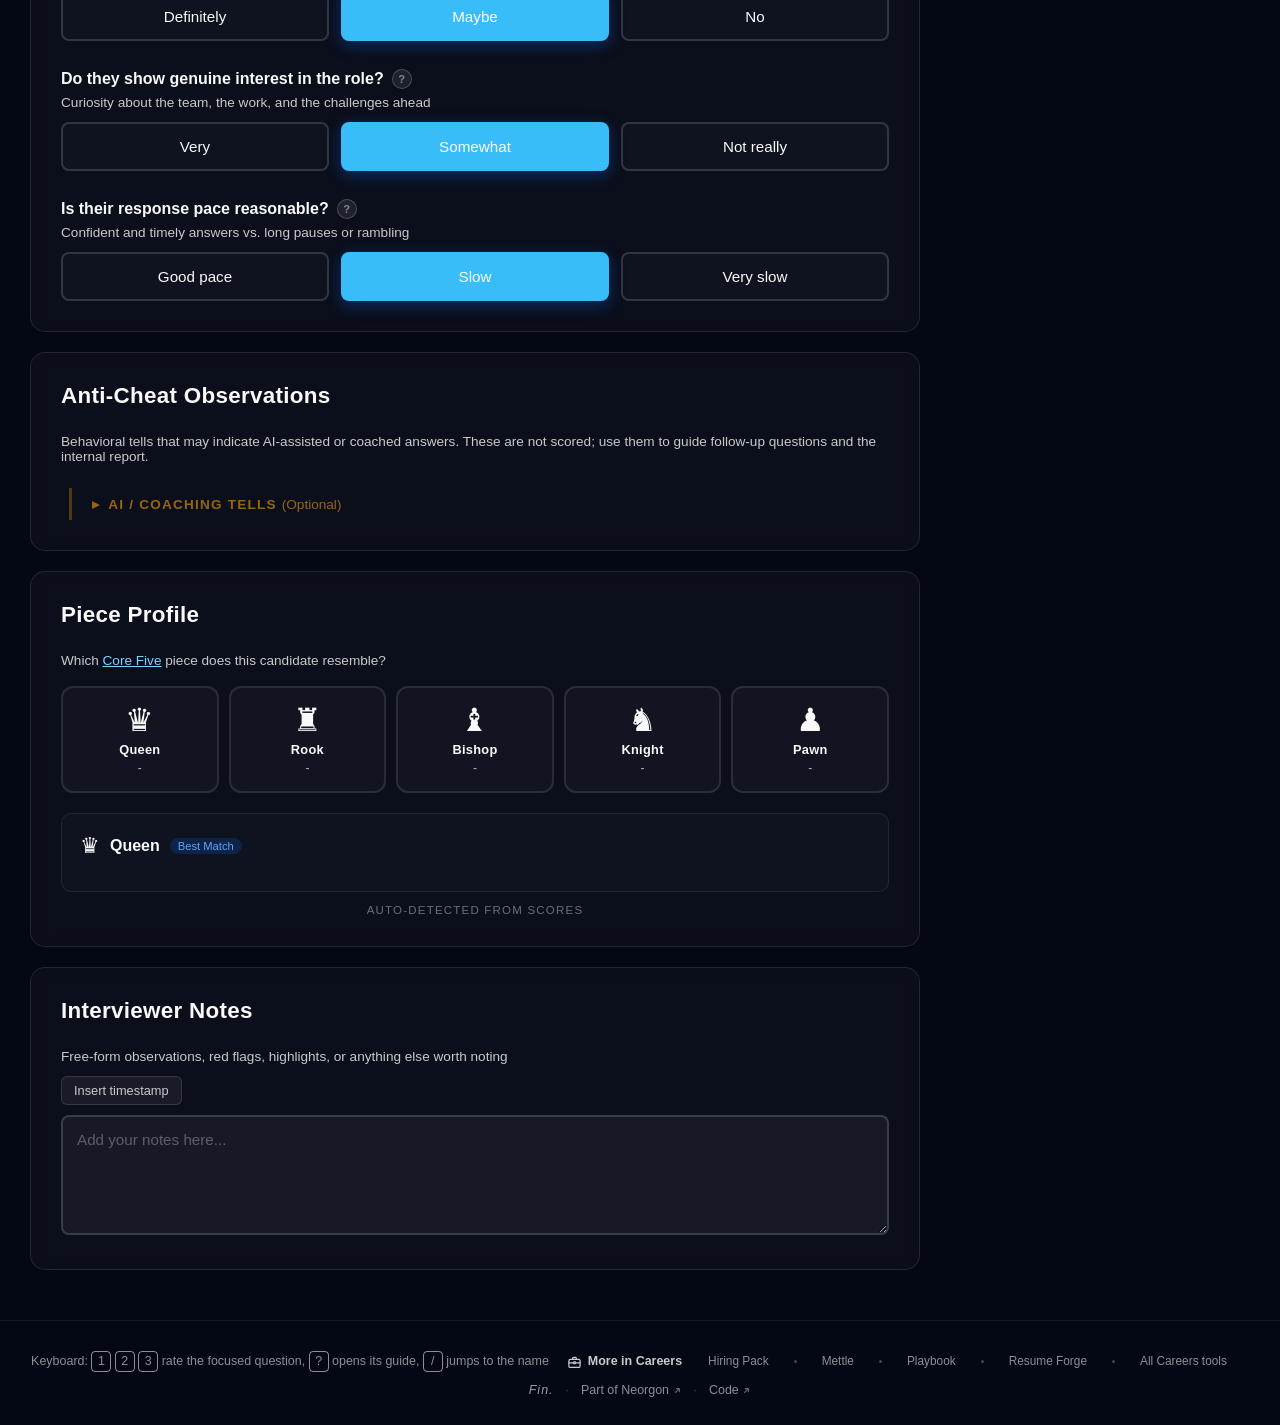
==== commit 157c2513: "chore(kits): sync header and footer kits and stamp the category row Header Kit: a category chip from" ====
--- a/index.html
+++ b/index.html
@@ -38,6 +38,7 @@
   <link rel="stylesheet" href="https://cdn.neorgon.org/v1.0.0/header/season.css">
   <script defer src="js/neorgon-header.js"></script>
   <meta name="neo-repo" content="energon-a-secas/interview-vibes-site">
+  <meta name="neo-category" content="careers">
   <link rel="stylesheet" href="css/neorgon-footer.css">
   <script defer src="js/neorgon-footer.js"></script>
 
@@ -765,6 +766,18 @@
 
   <footer class="neo-footer" data-footer-mode="minimal">
     <span class="footer-keys">Keyboard: <kbd>1</kbd> <kbd>2</kbd> <kbd>3</kbd> rate the focused question, <kbd>?</kbd> opens its guide, <kbd>/</kbd> jumps to the name</span>
+    <!-- neo-fleet:more -->
+    <nav class="neo-more" aria-label="More in Careers" data-category="careers" data-label-en="Careers" data-label-es="Carrera">
+      <span class="neo-more__label" aria-hidden="true"><svg class="neo-more__icon" viewBox="0 0 24 24" width="16" height="16" fill="none" stroke="currentColor" stroke-width="2" stroke-linecap="round" stroke-linejoin="round" aria-hidden="true" focusable="false"><rect x="3" y="7" width="18" height="13" rx="2.5"/><path d="M9 7V5.5A1.5 1.5 0 0 1 10.5 4h3A1.5 1.5 0 0 1 15 5.5V7"/><path d="M3 12.5h7.5M13.5 12.5H21"/><rect x="10.5" y="11" width="3" height="3" rx=".8"/></svg><span class="neo-more__title">More in Careers</span></span>
+      <ul class="neo-more__list">
+        <li><a href="https://hiringpack.neorgon.com/">Hiring Pack</a></li>
+        <li><a href="https://mettle.neorgon.com/">Mettle</a></li>
+        <li><a href="https://playbook.neorgon.com/">Playbook</a></li>
+        <li><a href="https://resume.neorgon.com/">Resume Forge</a></li>
+        <li><a class="neo-more__all" href="https://neorgon.com/careers/">All Careers tools</a></li>
+      </ul>
+    </nav>
+    <!-- /neo-fleet:more -->
   </footer>
 
   <script type="module" src="js/app.js"></script>
--- a/css/neorgon-header.css
+++ b/css/neorgon-header.css
@@ -0,0 +1,1225 @@
+/* ══════════════════════════════════════════════════════════════
+   Neorgon Header Kit: header.css
+   Canonical source: packages/neorgon-ui/header/
+   Vendored per site as css/neorgon-header.css; do not edit copies.
+   Live CDN: https://cdn.neorgon.org/v1.0.0/header/header.css
+   ══════════════════════════════════════════════════════════════ */
+
+:root {
+  /* Geometry */
+  --header-h: 68px;
+  --header-h-app: 56px;
+  --header-control-h: 40px; /* every header control (buttons, ⋯, palette, home) shares this height */
+  /* Logo height. A token, not a literal, so a site can make the mark carry more
+     weight without forking the kit. Default 36px = the historical value, so
+     nothing changes for a site that never sets it. The bar is 68px with no
+     vertical padding, so ~52px is the practical ceiling before the mark starts
+     to look wedged against the edges. */
+  --header-logo-h: 36px;
+  --header-logo-h-mobile: 28px;
+
+  /* Palette: themes override these (see themes.css) */
+  --header-bg-start: #B015B0;
+  --header-bg-mid: #3D0080;
+  --header-bg-end: #040714;
+  /* Kept here for anything that references the composed gradient, but the
+     authoritative copy is re-declared on .header-bar below; see the note
+     there before changing either. */
+  --header-bg: linear-gradient(in oklch 135deg, var(--header-bg-start) 0%, var(--header-bg-mid) 50%, var(--header-bg-end) 100%);
+  --header-glass: rgba(0, 9, 18, .35);
+  --header-text: #f9f9f9;
+  --header-text-dim: rgba(255, 255, 255, .72);
+  --header-border: rgba(255, 255, 255, .07);
+  --header-border-strong: rgba(255, 255, 255, .22);
+  --header-accent: #e879f9;
+  --header-menu-bg: #10142a;
+  --header-menu-hover: rgba(255, 255, 255, .08);
+
+  /* Focus ring: near-white with a whisper of the brand hue so it never
+     reads as a stray browser default. 5.77:1 (bright end) to 17.98:1
+     (dark end) against the bar, 16.54:1 on the menu. Themes may override. */
+  --header-focus: oklch(0.97 0.02 320);
+  --header-focus-w: 2px;
+
+  /* Icon sizing. Two tokens: a filled glyph reads heavier than a stroked
+     one in the same box, so the solid home icon is set smaller to match
+     optically. */
+  --header-icon: 22px;        /* stroked glyphs (palette) */
+  --header-icon-solid: 20px;  /* filled glyphs (home) */
+
+  /* ease-out-quart: fast start, long settle, no overshoot. */
+  --header-ease: cubic-bezier(.22, 1, .36, 1);
+  --header-ease-in: cubic-bezier(.55, 0, 1, .45);
+}
+
+/* Colour judgements about the DEFAULT gradient specifically. Scoped to
+   html:not([data-theme]) because themes.css sets these per theme at the
+   same specificity as :root, so a :root override here would silently
+   overwrite all five palettes. Every consumer below pairs them with a
+   var() fallback to the theme's own token. */
+html:not([data-theme]) {
+  /* --header-border-strong (.22) measures 1.91-1.95:1 on the bar, below
+     the 3:1 WCAG 1.4.11 needs for a control boundary. .42 gives 3.73-4.02:1. */
+  --header-control-border: rgba(255, 255, 255, .42);
+
+  /* --header-bg-end (#040714) is identical to the standard page
+     background, so a flat hairline measures 1.14:1 on the right half.
+     The bar's luminance swings 43x left-to-right, so the edge ramps too. */
+  --header-edge-from: rgba(255, 255, 255, .10);
+  --header-edge-to: rgba(255, 255, 255, .34);
+
+  /* .72 measures 4.14:1 at the start of the subtitle span, below AA.
+     Split from the icon colour, which only needs 3:1 as non-text. */
+  --header-text-dim: rgba(255, 255, 255, .82);
+  --header-icon-color: rgba(255, 255, 255, .78);
+}
+
+/* ── The sticky offset ───────────────────────────────────────────
+   --neo-sticky-top is how much of the viewport's top the header covers
+   right now. header.js keeps it exact (it measures the bar, and drops to 0
+   while auto-hide or the Keys Kit's H toggle has the bar away); these rules
+   are the value before it runs, and with JS off. Rails, scope strips and
+   scroll-margin-top read it instead of hardcoding 56px or 68px:
+
+     .rail { position: sticky; top: var(--neo-sticky-top, 0px); }
+     h2[id] { scroll-margin-top: calc(var(--neo-sticky-top, 0px) + 12px); }
+
+   The kit sets no scroll-padding of its own: many sites already offset
+   their anchors with scroll-margin-top, and the two add up. */
+:root { --neo-sticky-top: 0px; }
+:root:has(.header-bar) { --neo-sticky-top: var(--header-h); }
+:root:has(.header-bar[data-header-mode="app"]) { --neo-sticky-top: var(--header-h-app); }
+:root[data-chrome="off"]:has(.header-bar) { --neo-sticky-top: 0px; }
+
+/* ══════════════════════════════════════════════════════════════
+   SKINS: site-level identity, opt-in per site
+   ────────────────────────────────────────────────────────────
+   A skin replaces the default magenta gradient for ONE site whose
+   own palette clashes with it. Set it in the site's markup:
+
+     <header class="header-bar" data-header-mode="content"
+             data-header-skin="brass">
+
+   This is NOT the theme system. Precedence, by design:
+
+     visitor choice (?theme= / cookie)  >  season (CDN)  >  skin  >  kit default
+
+   A site that should sit out every season keeps its skin with
+   `<html lang="en" data-season="off">` (see season.css). That declines
+   the fleet's decoration only; a visitor's ?theme= still wins.
+
+   Named skins below are the reusable ones. For a one-off palette no
+   other site would share, use `data-header-skin="custom"` and declare
+   the tokens in the site's own CSS; contract at the end of this block.
+
+   Two cascade facts make that ordering work, and both are easy to
+   get wrong:
+
+   1. A declaration ON .header-bar beats a value INHERITED from
+      <html>, whatever the specificity. Visitor themes declare on
+      <html>, so every skin is scoped `html:not([data-theme])`:
+      the moment a visitor picks a theme, all skins stop matching.
+   2. Season rules in season.css carry a matching
+      `[data-header-skin]` selector one step more specific than the
+      skin rules below, so an armed season still flips skinned
+      sites. Do not raise the specificity here without raising it
+      there too, or skinned sites will silently sit out the season.
+
+   3. The Footer Kit's pieces (.neo-footer, and .neo-top and .neo-modal,
+      which it appends to <body>) and the Beacon link sit outside
+      .header-bar, so a skin declared only on the bar never reaches
+      their focus rings and borders (queue #156). Every skin rule
+      therefore names them too, behind `:has()` on <html>. That item is
+      wrapped in `:is()` because :is() forgives a selector it cannot
+      parse: a browser without :has() drops that one item, not the
+      whole rule and with it the header's own skin. `:where()` inside
+      :has() keeps it at (0,2,1), under an armed season's (0,3,2)
+      pieces rule in season.css. The footer and beacon resolve the
+      tokens on those pieces; see "Header-derived tokens" in footer.css.
+
+   Each skin also sets --header-focus, a near-white in its own hue, so
+   the header's focus rings and the Beacon's stop being the default's
+   pink on a skinned site.
+
+   Each skin re-tunes the edge ramp and control border for its own
+   surface; those defaults are calibrated to the magenta gradient
+   and are wrong on a black bar.
+   ══════════════════════════════════════════════════════════════ */
+
+/* ink: near-black neutral. The default choice for a site whose
+   palette the magenta gradient fights. */
+html:not([data-theme]) .header-bar[data-header-skin="ink"],
+:is(html:not([data-theme]):has(:where(.header-bar[data-header-skin="ink"])) :is(.neo-footer, .neo-top, .neo-modal, .neo-beacon-link)) {
+  --header-focus: oklch(0.97 0.01 255);
+  --header-bg-start: #14161c;
+  --header-bg-mid: #0b0d12;
+  --header-bg-end: #050609;
+  --header-glass: rgba(10, 12, 16, .55);
+  --header-accent: #cbd5e1;
+  --header-text: #f4f4f5;
+  --header-text-dim: rgba(255, 255, 255, .78);
+  --header-icon-color: rgba(255, 255, 255, .74);
+  --header-border: rgba(255, 255, 255, .09);
+  --header-border-strong: rgba(255, 255, 255, .24);
+  --header-control-border: rgba(255, 255, 255, .44);
+  --header-menu-bg: #14161c;
+  --header-menu-hover: rgba(255, 255, 255, .09);
+  /* A near-black bar sits close to the page in luminance at BOTH ends,
+     so the edge has to be brighter than the gradient's ramp. */
+  --header-edge-from: rgba(255, 255, 255, .26);
+  --header-edge-to: rgba(255, 255, 255, .26);
+}
+
+/* carbon: flat true black, no gradient. The most restrained option;
+   the hairline does all the separating. */
+html:not([data-theme]) .header-bar[data-header-skin="carbon"],
+:is(html:not([data-theme]):has(:where(.header-bar[data-header-skin="carbon"])) :is(.neo-footer, .neo-top, .neo-modal, .neo-beacon-link)) {
+  --header-focus: oklch(0.97 0 0);
+  --header-bg-start: #08080a;
+  --header-bg-mid: #08080a;
+  --header-bg-end: #08080a;
+  --header-glass: rgba(0, 0, 0, .6);
+  --header-accent: #e5e5e5;
+  --header-text: #fafafa;
+  --header-text-dim: rgba(255, 255, 255, .76);
+  --header-icon-color: rgba(255, 255, 255, .72);
+  --header-border: rgba(255, 255, 255, .12);
+  --header-border-strong: rgba(255, 255, 255, .26);
+  --header-control-border: rgba(255, 255, 255, .46);
+  --header-menu-bg: #101012;
+  --header-menu-hover: rgba(255, 255, 255, .1);
+  --header-edge-from: rgba(255, 255, 255, .3);
+  --header-edge-to: rgba(255, 255, 255, .3);
+}
+
+/* brass: warm dark, tuned to incident-runbook's #b8935f / #d8b280
+   accents and its #040714 page background. */
+html:not([data-theme]) .header-bar[data-header-skin="brass"],
+:is(html:not([data-theme]):has(:where(.header-bar[data-header-skin="brass"])) :is(.neo-footer, .neo-top, .neo-modal, .neo-beacon-link)) {
+  --header-focus: oklch(0.97 0.02 75);
+  --header-bg-start: #2a2114;
+  --header-bg-mid: #16120c;
+  --header-bg-end: #040714;
+  --header-glass: rgba(22, 18, 12, .5);
+  --header-accent: #d8b280;
+  --header-text: #f7f3ea;
+  --header-text-dim: rgba(247, 243, 234, .8);
+  --header-icon-color: rgba(216, 178, 128, .86);
+  --header-border: rgba(216, 178, 128, .2);
+  --header-border-strong: rgba(216, 178, 128, .38);
+  --header-control-border: rgba(216, 178, 128, .55);
+  --header-menu-bg: #17130d;
+  --header-menu-hover: rgba(216, 178, 128, .14);
+  --header-edge-from: rgba(216, 178, 128, .22);
+  --header-edge-to: rgba(216, 178, 128, .34);
+}
+
+/* slate: cool blue-grey. Neutral without going fully black. */
+html:not([data-theme]) .header-bar[data-header-skin="slate"],
+:is(html:not([data-theme]):has(:where(.header-bar[data-header-skin="slate"])) :is(.neo-footer, .neo-top, .neo-modal, .neo-beacon-link)) {
+  --header-focus: oklch(0.97 0.02 230);
+  --header-bg-start: #33415a;
+  --header-bg-mid: #1e293b;
+  --header-bg-end: #0b1120;
+  --header-glass: rgba(15, 23, 42, .5);
+  --header-accent: #7dd3fc;
+  --header-text: #f1f5f9;
+  --header-text-dim: rgba(241, 245, 249, .8);
+  --header-icon-color: rgba(226, 232, 240, .78);
+  --header-border: rgba(148, 163, 184, .2);
+  --header-border-strong: rgba(148, 163, 184, .36);
+  --header-control-border: rgba(203, 213, 225, .5);
+  --header-menu-bg: #16202f;
+  --header-menu-hover: rgba(148, 163, 184, .16);
+  --header-edge-from: rgba(148, 163, 184, .18);
+  --header-edge-to: rgba(148, 163, 184, .34);
+}
+
+/* aurora: deep teal into cyan. For data/monitoring surfaces. */
+html:not([data-theme]) .header-bar[data-header-skin="aurora"],
+:is(html:not([data-theme]):has(:where(.header-bar[data-header-skin="aurora"])) :is(.neo-footer, .neo-top, .neo-modal, .neo-beacon-link)) {
+  --header-focus: oklch(0.97 0.02 205);
+  --header-bg-start: #0e7490;
+  --header-bg-mid: #0a3d4d;
+  --header-bg-end: #040714;
+  --header-glass: rgba(8, 51, 68, .5);
+  --header-accent: #67e8f9;
+  --header-text: #ecfeff;
+  --header-text-dim: rgba(236, 254, 255, .82);
+  --header-icon-color: rgba(165, 243, 252, .82);
+  --header-border: rgba(103, 232, 249, .2);
+  --header-border-strong: rgba(103, 232, 249, .36);
+  --header-control-border: rgba(165, 243, 252, .5);
+  --header-menu-bg: #07222c;
+  --header-menu-hover: rgba(103, 232, 249, .14);
+  --header-edge-from: rgba(103, 232, 249, .2);
+  --header-edge-to: rgba(103, 232, 249, .32);
+}
+
+/* ember: warm amber into rust. For alert/ops surfaces that want
+   warmth without reading as the danger theme. */
+html:not([data-theme]) .header-bar[data-header-skin="ember"],
+:is(html:not([data-theme]):has(:where(.header-bar[data-header-skin="ember"])) :is(.neo-footer, .neo-top, .neo-modal, .neo-beacon-link)) {
+  --header-focus: oklch(0.97 0.02 85);
+  --header-bg-start: #9a3412;
+  --header-bg-mid: #4a1608;
+  --header-bg-end: #040714;
+  --header-glass: rgba(74, 22, 8, .5);
+  --header-accent: #fbbf24;
+  --header-text: #fff7ed;
+  --header-text-dim: rgba(255, 247, 237, .82);
+  --header-icon-color: rgba(253, 230, 138, .84);
+  --header-border: rgba(251, 191, 36, .2);
+  --header-border-strong: rgba(251, 191, 36, .36);
+  --header-control-border: rgba(253, 230, 138, .5);
+  --header-menu-bg: #23120a;
+  --header-menu-hover: rgba(251, 191, 36, .14);
+  --header-edge-from: rgba(251, 191, 36, .2);
+  --header-edge-to: rgba(251, 191, 36, .32);
+}
+
+/* jade: clinical emerald. Tuned to headpain-site's #059669 / #10b981
+   accents on its #040714 page. For calm medical/health surfaces where
+   both the magenta default and ember's warning-warmth read wrong. */
+html:not([data-theme]) .header-bar[data-header-skin="jade"],
+:is(html:not([data-theme]):has(:where(.header-bar[data-header-skin="jade"])) :is(.neo-footer, .neo-top, .neo-modal, .neo-beacon-link)) {
+  --header-focus: oklch(0.97 0.02 165);
+  --header-bg-start: #065f46;
+  --header-bg-mid: #043b2c;
+  --header-bg-end: #040714;
+  --header-glass: rgba(4, 59, 44, .5);
+  --header-accent: #6ee7b7;
+  --header-text: #ecfdf5;
+  --header-text-dim: rgba(236, 253, 245, .82);
+  --header-icon-color: rgba(167, 243, 208, .84);
+  --header-border: rgba(110, 231, 183, .2);
+  --header-border-strong: rgba(110, 231, 183, .36);
+  --header-control-border: rgba(167, 243, 208, .5);
+  --header-menu-bg: #08251c;
+  --header-menu-hover: rgba(110, 231, 183, .14);
+  --header-edge-from: rgba(110, 231, 183, .2);
+  --header-edge-to: rgba(110, 231, 183, .32);
+}
+
+/* The named skins compose their gradient in oklab, not oklch.
+   oklch carries a hue, and a stop with almost no chroma has a hue that is
+   "powerless": the browser borrows the neighbouring stop's hue instead,
+   from each side. brass's near-neutral mid (#16120c) took the brown hue on
+   its left and the navy hue on its right, so the bar changed colour in one
+   step along the 50% line: the brown-to-navy diagonal near x=700 on
+   Releve's and apps-site's headers. Measured on a 1440px bar: the largest
+   one-step change in OKLab a/b was 24.4 (x1000) in oklch and 1.8 in oklab;
+   every other skin measures 0.7 to 3.2 either way, and oklab lowers it for
+   aurora, ember and jade too. These skins are dark, low-chroma ramps with
+   no hue sweep to keep. The default gradient and the visitor themes stay
+   in oklch, where the sweep is the design.
+   Scope: (0,3,1), the skins' own weight. An armed season's skinned rule
+   re-asserts its oklch gradient at (0,4,2), so seasons look the same on a
+   skinned site as anywhere else. `custom` is left alone: the site chose
+   those stops under oklch. */
+html:not([data-theme]) .header-bar:is([data-header-skin="ink"], [data-header-skin="carbon"],
+  [data-header-skin="brass"], [data-header-skin="slate"], [data-header-skin="aurora"],
+  [data-header-skin="ember"], [data-header-skin="jade"]) {
+  --header-bg: linear-gradient(in oklab 135deg, var(--header-bg-start) 0%, var(--header-bg-mid) 50%, var(--header-bg-end) 100%);
+}
+
+/* ── custom: a site-authored skin ────────────────────────────────
+   For a one-off palette that no named skin fits and that no other
+   site would reuse. The kit deliberately ships NO tokens for this
+   value: the site supplies them, and the kit stays out of the way.
+
+     <header class="header-bar" data-header-skin="custom">
+
+   In the site's own css/style.css, copy this selector EXACTLY: the
+   scoping and the specificity are the whole contract:
+
+     html:not([data-theme]) .header-bar[data-header-skin="custom"],
+     html:not([data-theme]) :is(.neo-footer, .neo-top, .neo-modal, .neo-beacon-link) {
+       --header-focus: …;
+       --header-bg-start: …;  --header-bg-mid: …;  --header-bg-end: …;
+       --header-accent: …;    --header-text: …;    --header-text-dim: …;
+       --header-icon-color: …; --header-border: …; --header-border-strong: …;
+       --header-control-border: …; --header-menu-bg: …; --header-menu-hover: …;
+       --header-edge-from: …; --header-edge-to: …;
+     }
+
+   Why that exact selector, and nothing shorter:
+     · `html:not([data-theme])` makes the skin collapse the instant a
+       visitor picks a theme. Drop it and the site ignores ?theme=.
+     · `[data-header-skin="custom"]` puts it at (0,3,1), above the
+       kit default, below an armed season's (0,4,2) skin variant. A
+       bare `.header-bar { --header-bg-start: … }` is only (0,1,0)
+       and the kit's own defaults would beat it.
+     · The second line hands the same tokens to the Footer Kit's
+       pieces and the Beacon link, which sit outside the bar. Without
+       it the footer's focus rings stay the kit's magenta (queue #156).
+       It is (0,2,1), below an armed season's (0,3,2) pieces rule, so
+       a season still re-skins the footer. A site that only skins a
+       page with no footer can leave it out.
+   Set only the three gradient stops if that is all that clashes; the
+   bar re-composes --header-bg from them (see .header-bar below).
+   Only the three stops + accent are usually enough, but re-tune the
+   edge ramp too if the bar is much darker or lighter than the default
+   magenta, which those values are calibrated against. */
+
+/* ── Bar ─────────────────────────────────────────────────────── */
+.header-bar {
+  position: sticky;
+  top: 0;
+  z-index: var(--z-sticky-header, 200);
+  display: flex;
+  align-items: center;
+  gap: var(--space-3, 12px);
+  height: var(--header-h);
+  padding: 0 var(--space-6, 24px);
+  /* Re-composed HERE, not only at :root. A custom property's var()
+     references resolve on the element where that property is declared, so a
+     --header-bg built at :root bakes in :root's start/mid/end and ignores any
+     override made further down the tree. Declaring it on .header-bar means
+     skins (and any site override on the bar) only need to set the three
+     stops. Themes still work: they set the stops on <html>, which inherits
+     down to here before this resolves. */
+  --header-bg: linear-gradient(in oklch 135deg, var(--header-bg-start) 0%, var(--header-bg-mid) 50%, var(--header-bg-end) 100%);
+  background: var(--header-bg);
+  border-bottom: 1px solid var(--header-border);
+  color: var(--header-text);
+  --header-h-cur: var(--header-h);
+}
+
+/* Bottom edge as a ramp, not a flat hairline (see --header-edge-*).
+   Degrades to the theme's flat --header-border where unsupported or
+   where a theme defines no ramp of its own. */
+html:not([data-theme]) .header-bar {
+  border-image: linear-gradient(
+    to right,
+    var(--header-edge-from, rgba(255, 255, 255, .10)),
+    var(--header-edge-to, rgba(255, 255, 255, .34))
+  ) 1;
+}
+/* Hub is a floating glass plate, not a band welded to the page; the
+   ramp would read as a seam. */
+html:not([data-theme]) .header-bar[data-header-mode="hub"] {
+  border-image: none;
+  border-bottom-color: var(--header-border);
+}
+
+/* Mode: hub, transparent cozy glass, no gradient */
+.header-bar[data-header-mode="hub"] {
+  background: var(--header-glass);
+  backdrop-filter: blur(12px);
+  -webkit-backdrop-filter: blur(12px);
+}
+
+/* Mode: app, slim, auto-hides on scroll down (JS toggles .header-hidden) */
+.header-bar[data-header-mode="app"] {
+  height: var(--header-h-app);
+  --header-h-cur: var(--header-h-app);
+}
+
+/* Auto-hide. `app` mode has it by definition; every other mode opts in with
+   data-header-autohide="on" and keeps its own height and background. */
+.header-bar[data-header-mode="app"],
+.header-bar[data-header-autohide="on"] {
+  transition: transform .26s var(--header-ease, ease);
+}
+/* Leaving accelerates away; returning decelerates in. Same budget. */
+.header-bar[data-header-mode="app"].header-hidden,
+.header-bar[data-header-autohide="on"].header-hidden {
+  transform: translateY(-100%);
+  transition-duration: .2s;
+  transition-timing-function: var(--header-ease-in, ease);
+}
+/* Keyboard focus entering a hidden bar reveals it: focus must never sit
+   on an off-screen control (WCAG 2.4.7, and 2.2's 2.4.11). header.js
+   drops the class on focusin so the next scroll decision agrees with
+   what is painted; this rule covers the frame in between. */
+.header-bar.header-hidden:focus-within { transform: none; }
+
+/* ── Logo block ──────────────────────────────────────────────── */
+.header-logo {
+  display: flex;
+  align-items: center;
+  gap: 10px;
+  flex-shrink: 0;
+  min-width: 0;
+}
+.header-logo-img {
+  height: var(--header-logo-h, 36px);
+  width: auto;
+  flex-shrink: 0;
+  display: block;
+  transition: transform .28s var(--header-ease, ease);
+}
+/* The raster fallback still needs forcing white; the injected vector must not
+   be filtered, because it already inherits the header's own text colour and
+   inverting it would undo exactly the thing it was swapped in to fix. */
+img.header-logo-img { filter: brightness(0) invert(1); }
+svg.header-logo-mark { color: var(--header-text); fill: currentColor; width: auto; }
+/* A site that ships its own mark gets it as a mask over currentColor, so the
+   glyph follows the header's text colour exactly as the inline svg does. An
+   <img> could not: it paints its own pixels and ignores the cascade. */
+.header-logo-own {
+  /* Width tracks height rather than restating the token: .header-logo-img
+     already sets height, and it drops to --header-logo-h-mobile under 700px.
+     Pinning width to the desktop value gave a 36x28 box on a phone. */
+  aspect-ratio: 1;
+  width: auto;
+  /* Declared, not inherited. `background: currentColor` resolves against
+     whatever the ancestor set, and the logo is always inside an <a>: on a site
+     whose logo anchor carries no class, that ancestor is an unstyled link and
+     currentColor is the UA's #0000EE. The mark then paints link-blue, silently,
+     because nothing in the page is wrong enough to throw. Every fleet site
+     happens to wrap the logo in .header-title-link (which the kit gives
+     color: inherit), so this only surfaced when ops-console adopted the kit
+     with a bare <a>. Stating the colour here makes the mask independent of the
+     markup around it, which is the contract the rest of the kit already keeps. */
+  color: var(--header-text);
+  background: currentColor;
+  /* The image itself is set inline by header.js, derived from the manifest
+     link, because a fleet site is served at its domain root and a kit showcase
+     is not. Only the parts that do not vary live here. */
+  -webkit-mask-position: center; mask-position: center;
+  -webkit-mask-size: contain;    mask-size: contain;
+  -webkit-mask-repeat: no-repeat; mask-repeat: no-repeat;
+}
+.header-logo-img:hover,
+.header-title-link:hover .header-logo-img { transform: scale(1.06) rotate(-4deg); }
+
+/* min-height also fixes a target-size failure: at <=700px the subtitle is
+   hidden and this link collapses to 22px, under the 24px WCAG 2.5.8
+   minimum. The parent centres it, so it grows symmetrically, with no shift. */
+.header-title-link {
+  text-decoration: none;
+  color: inherit;
+  min-width: 0;
+  display: flex;
+  flex-direction: column;
+  justify-content: center;
+  min-height: var(--header-control-h);
+}
+/* Current contract: mark + name are ONE anchor to the site's own home
+   (the img rides inside .header-title-link with alt=""), so the link's
+   accessible name is the title text and the logo stops being a second,
+   differently-behaved link. Scoped with :has() so the retired two-anchor
+   markup keeps rendering unchanged wherever it still exists. */
+.header-title-link:has(> .header-logo-img, > picture) {
+  flex-direction: row;
+  align-items: center;
+  gap: 10px;
+}
+.header-title-wrap {
+  display: flex;
+  flex-direction: column;
+  justify-content: center;
+  min-width: 0;
+}
+/* The one visible cue that the name is a control: the title warms to the
+   accent on hover. Kept subtle; the cursor and the logo tilt do the rest. */
+.header-logo h1 { transition: color .2s var(--header-ease, ease); }
+.header-title-link:hover h1 { color: var(--header-accent); }
+/* rem, not em: a shared component must not rescale because a site set its
+   own body font-size. 1.2rem == 19.2px == today's rendered size.
+
+   `margin: 0` for the same reason, and it is load-bearing: the UA gives h1
+   `.67em 0`, which at this size is 12.86px above and below. The kit never
+   reset it, so the title block came out 67px inside app mode's fixed 56px
+   bar: the title rode high and the subtitle hung out of the header into the
+   page. It looked fine on most sites only because they link the CDN
+   `styles/base.css`, whose `*` reset zeroed it for us; the sites that don't
+   (headpain, autopilot, references-api in app mode) showed the real geometry. */
+.header-logo h1 {
+  margin: 0;
+  font-size: 1.2rem;
+  font-weight: 600;
+  line-height: 1.2;
+  letter-spacing: .015em;
+  color: var(--header-text);
+  white-space: nowrap;
+}
+/* All four sides declared, so a site that authors the subtitle as a <p>
+   rather than a <div> does not reintroduce the same UA margin. */
+.header-subtitle {
+  font-size: .8125rem;
+  line-height: 1.25;
+  color: var(--header-text-dim);
+  font-weight: 500;
+  margin: 2px 0 0;
+  letter-spacing: .005em;
+  white-space: nowrap;
+}
+
+/* Epigraph: the animating half of a bilingual subtitle. The glyph churn is
+   decoration, so it is aria-hidden and .neo-epi-sr carries the real sentence
+   for assistive tech. Both live inside .header-subtitle, which keeps the
+   existing nowrap and mobile-hide behaviour unchanged. */
+.neo-epi { font-variant-ligatures: none; }
+.neo-epi-sr {
+  position: absolute;
+  width: 1px; height: 1px;
+  margin: -1px; padding: 0; border: 0;
+  overflow: hidden;
+  clip-path: inset(50%);
+  white-space: nowrap;
+}
+
+/* ── Right cluster: actions + theme toggle + home ────────────── */
+.header-right {
+  margin-left: auto;
+  display: flex;
+  align-items: center;
+  gap: var(--space-2, 8px);
+  min-width: 0;
+}
+
+.header-actions {
+  display: flex;
+  align-items: center;
+  gap: var(--space-2, 8px);
+  position: relative; /* overflow .header-menu anchors here */
+  min-width: 0;
+}
+.header-actions .btn,
+.header-actions .nav-link {
+  white-space: nowrap;
+  flex-shrink: 0;
+}
+/* Uniform control row: direct action children match the icon buttons'
+   height so Share / ⋯ / palette / home read as one correlative strip.
+   (Direct-child only: items moved into the ⋯ menu keep menu styling.) */
+.header-actions > .btn,
+.header-actions > .nav-link,
+.header-actions > button,
+.header-actions > a {
+  height: var(--header-control-h);
+  min-height: 0; /* neutralize site-level control minimums (e.g. --control-height) */
+  box-sizing: border-box;
+  display: inline-flex;
+  align-items: center;
+}
+
+/* Same guarantee one level down, for the kit's own grouping idiom.
+   header.js already knows .header-btn-group as a unit that travels into the ⋯
+   menu whole; the geometry rule above did not, so a grouped button kept its
+   own height and the row went ragged: pathfinder shipped 37px Fit/Clear
+   buttons flanked by 40px icon controls. Scoped to a group still sitting in
+   the bar: once the ⋯ menu adopts it the selector stops matching and menu
+   styling takes over, which is the same boundary the direct-child rule draws.
+   Deliberately NOT `> div > *`: battlecard's .bc-menu-wrap holds dropdown
+   items that are not bar controls and must not be stretched to 40px. */
+.header-actions > .header-btn-group > .btn,
+.header-actions > .header-btn-group > .nav-link,
+.header-actions > .header-btn-group > button,
+.header-actions > .header-btn-group > a {
+  height: var(--header-control-h);
+  min-height: 0;
+  box-sizing: border-box;
+  display: inline-flex;
+  align-items: center;
+}
+
+/* Appearance fallback for action buttons.
+   The kit enforces geometry on .header-actions children but never styled
+   them, so a site that uses the canonical .btn / .nav-link classes without
+   defining them renders a raw browser button inside the header
+   (incident-runbook hit exactly this). Wrapped in :where() so the whole
+   rule has ZERO specificity: every site's own .btn/.nav-link styling
+   still wins, and this only shows through where nothing else applies. */
+:where(.header-actions) > :where(.btn, .nav-link, button, a) {
+  padding: 0 12px;
+  border: 1px solid var(--header-border-strong);
+  border-radius: 6px;
+  background: transparent;
+  color: var(--header-text);
+  font: inherit;
+  font-size: .875rem;
+  font-weight: 500;
+  line-height: 1;
+  text-decoration: none;
+  cursor: pointer;
+  transition: background .2s var(--header-ease, ease),
+              border-color .2s var(--header-ease, ease);
+}
+:where(.header-actions) > :where(.btn, .nav-link, button, a):hover {
+  background: var(--header-menu-hover);
+  border-color: var(--header-control-border, var(--header-border-strong));
+}
+
+/* An icon-only control has no label to pad around, and the fallback above
+   assumes there is one. Its 12px side padding lands inside a border-box
+   control the site already sized square, leaving 40 - 24 - 2 = 14px of
+   content, and an SVG is a flex item that will shrink into it. neorgon-site's
+   GitHub mark rendered 14x26 and hiring-pack's 10x24 before this rule.
+
+   Specificity note, because it is not what the :where() wrapper suggests:
+   :has() is NOT zero-specificity: it takes the specificity of its most
+   specific argument, so `svg:only-child` puts this selector at (0,1,1), the
+   same weight as the `.header-actions > a` geometry rule above and ABOVE a
+   site's single-class `.header-link { width: 36px }`. That is deliberate and
+   matches the contract: the uniform control row is kit-owned, and a site that
+   truly needs different geometry sets --header-control-h rather than
+   restyling the control. hiring-pack declared 36px and now renders 40px. */
+:where(.header-actions) > :where(.btn, .nav-link, button, a):has(> svg:only-child) {
+  padding: 0;
+  width: var(--header-control-h);
+  justify-content: center;
+}
+
+/* …and the fallback's border does not belong on one either. .header-home is
+   an unboxed glyph, so a site that styles neither ends up with a boxed icon
+   sitting next to an unboxed one in the same row (hiring-pack shipped exactly
+   that pair). Geometry above is kit-owned at (0,1,1); appearance is not: the
+   extra :where() flattens this to zero specificity, so pathfinder and
+   cartograph, whose icon buttons are deliberately boxed to match the text
+   buttons beside them, keep their border on a single class. */
+:where(.header-actions > :where(.btn, .nav-link, button, a):has(> svg:only-child)),
+:where(.header-actions > :where(.btn, .nav-link, button, a):has(> svg:only-child)):hover {
+  border-color: transparent;
+}
+
+/* Belt and braces for the same failure: whatever padding a site declares, an
+   icon inside a header control is never the thing that gives way. Carries real
+   specificity on purpose: a squeezed icon is always a bug, never a choice. */
+.header-actions > .btn > svg,
+.header-actions > .nav-link > svg,
+.header-actions > button > svg,
+.header-actions > a > svg {
+  flex: none;
+}
+
+/* ── Theme toggle ────────────────────────────────────────────── */
+.header-theme { position: relative; display: flex; }
+.header-theme-toggle {
+  display: inline-flex;
+  align-items: center;
+  justify-content: center;
+  width: var(--header-control-h);
+  height: var(--header-control-h);
+  padding: 0;
+  border: 1px solid var(--header-control-border, var(--header-border-strong));
+  border-radius: 6px;
+  background: transparent;
+  color: var(--header-icon-color, var(--header-text-dim));
+  cursor: pointer;
+  transition: color .2s, border-color .2s, background .2s;
+}
+.header-theme-toggle:hover,
+.header-theme-toggle[aria-expanded="true"] {
+  color: var(--header-text);
+  border-color: var(--header-border-strong);
+  background: var(--header-menu-hover);
+}
+.header-theme-toggle svg {
+  width: var(--header-icon, 22px);
+  height: var(--header-icon, 22px);
+  display: block;
+}
+[data-theme]:not([data-theme=""]) .header-theme-toggle { color: var(--header-accent); }
+
+/* ── Home icon ───────────────────────────────────────────────── */
+.header-home {
+  display: flex;
+  align-items: center;
+  justify-content: center;
+  width: var(--header-control-h);
+  height: var(--header-control-h);
+  box-sizing: border-box;
+  padding: 0;
+  border-radius: 6px;
+  /* Full strength, not --header-icon-color. The dim was meant as hierarchy and
+     did not read as one: .header-source carries no colour rule at all, so it
+     inherits the header's own #f9f9f9, and the home control sitting beside it
+     at 78% looked like a misconfiguration rather than a decision. The other
+     user of that token is the bordered theme toggle, which has a border to
+     carry its own weight; this one does not. */
+  color: var(--header-text);
+  text-decoration: none;
+  flex-shrink: 0;
+  transition: color .18s var(--header-ease, ease),
+              background .18s var(--header-ease, ease);
+}
+/* --header-accent is the pink on the default palette and the skin's own accent
+   everywhere else, so the highlight stays on-brand without hardcoding magenta
+   into a control that ships to seven skins. */
+.header-home:hover,
+.header-home:focus-visible { color: var(--header-accent); background: var(--header-menu-hover); }
+.header-home svg {
+  width: var(--header-icon-solid, 20px);
+  height: var(--header-icon-solid, 20px);
+  display: block;
+}
+
+/* ── Hub glyph: the Energon mark at the centre of a galaxy ───────
+   .header-home is the one header link to neorgon.com, tooltip
+   "neorgon.com". The page stamps a placeholder SVG (markup contract
+   in the README) and upgradeHome() replaces it on init with the mark
+   at scale(0.72) inside a <g class="nh-orbit"> of two arcs and two
+   dots. Idle the whole thing is still; on hover or keyboard focus the
+   orbit group turns as one rigid body while the mark stays upright,
+   because a rotating letterform is unreadable.
+   Stroked glyph, so it sizes with --header-icon, not the solid token. */
+.header-home svg.nh-hub-icon {
+  /* Deliberately larger than --header-icon: the galaxy's arms occupy the outer
+     ring, so at 22px the MARK fell to 14px against 18px for the neighbouring
+     control. 26px puts it back at 18px, measured, while the arms still land
+     inside the 40px box. */
+  width: var(--header-hub-icon, 26px);
+  height: var(--header-hub-icon, 26px);
+}
+.header-home .nh-orbit {
+  transform-origin: 12px 12px; /* viewBox centre, for the legacy planet markup */
+}
+.header-home:hover .nh-orbit,
+.header-home:focus-visible .nh-orbit {
+  animation: nh-orbit-lap 1.4s linear infinite;
+}
+@keyframes nh-orbit-lap { to { transform: rotate(360deg); } }
+
+/* The galaxy turns as one rigid body on hover, so a plain rotate does it.
+   This replaced an offset-path satellite on an inclined ellipse: that needed a
+   front/back pair kept in sync and a semi-major axis capped so the dot did not
+   clip the viewBox, and none of it is needed once the arms sit outside the
+   mark instead of crossing it. */
+
+/* ── Overflow toggle (⋯), injected by header.js ─────────────── */
+.header-overflow { position: relative; display: flex; }
+.header-overflow[hidden] { display: none; }
+.header-overflow-toggle {
+  display: inline-flex;
+  align-items: center;
+  justify-content: center;
+  min-width: var(--header-control-h);
+  height: var(--header-control-h);
+  box-sizing: border-box;
+  padding: 0 10px;
+  border: 1px solid var(--header-control-border, var(--header-border-strong));
+  border-radius: 6px;
+  background: transparent;
+  color: var(--header-text);
+  font-size: 1rem;
+  font-weight: 700;
+  letter-spacing: 1px;
+  cursor: pointer;
+  transition: background .2s;
+}
+.header-overflow-toggle:hover,
+.header-overflow-toggle[aria-expanded="true"] { background: var(--header-menu-hover); }
+
+/* Shared press feedback: these three controls are kit-owned, so the kit
+   owns their states (sites style their own .btn). */
+.header-overflow-toggle:active,
+.header-theme-toggle:active,
+.header-home:active {
+  background: var(--header-menu-hover);
+  transform: translateY(.5px);
+}
+
+/* ── Dropdown menu (overflow + theme + Export▾ groups) ─────────
+   Rules: parent gets position:relative; one open at a time; Esc /
+   outside click closes; arrow keys navigate (all handled by header.js) */
+.header-menu {
+  position: absolute;
+  /* Anchored to the BAR's bottom edge, not the button's. A 40px control
+     centred in a 68px bar put the old panel 10.5px inside the bar. */
+  top: calc(100% + (var(--header-h-cur, 68px) - var(--header-control-h)) / 2 + 8px);
+  right: 0;
+  min-width: 180px;
+  max-height: min(60vh, 320px);
+  overflow-y: auto;
+  margin: 0;
+  padding: 6px;
+  list-style: none;
+  background: var(--header-menu-bg);
+  border: 1px solid var(--header-border-strong);
+  border-radius: 12px;
+  /* Contact / mid / ambient + inner top highlight, so the panel lands
+     instead of floating. */
+  box-shadow:
+    0 1px 2px rgba(0, 0, 0, .45),
+    0 8px 16px -6px rgba(0, 0, 0, .5),
+    0 24px 48px -16px rgba(0, 0, 0, .65),
+    inset 0 1px 0 rgba(255, 255, 255, .06);
+  transform-origin: top right;
+  display: none;
+  z-index: 1;
+}
+.header-menu.open {
+  display: block;
+  animation: neo-menu-in .14s var(--header-ease, ease) both;
+}
+@keyframes neo-menu-in {
+  from { opacity: 0; transform: translateY(-6px) scale(.98); }
+  to   { opacity: 1; transform: none; }
+}
+
+.header-menu .btn,
+.header-menu .nav-link,
+.header-menu button,
+.header-menu a {
+  display: flex;
+  align-items: center;
+  /* text-align does nothing to a flex item; without this the site's own
+     .btn { justify-content: center } wins and every row centres itself. */
+  justify-content: flex-start;
+  gap: 10px;
+  width: 100%;
+  min-height: 44px;
+  padding: 0 12px;
+  border: none;
+  border-radius: 8px;
+  background: none;
+  color: var(--header-text);
+  font: inherit;
+  font-size: .875rem;
+  font-weight: 500;
+  text-align: left;
+  text-decoration: none;
+  white-space: nowrap;
+  cursor: pointer;
+}
+.header-menu .btn:hover,
+.header-menu .nav-link:hover,
+.header-menu button:hover,
+.header-menu a:hover {
+  background: var(--header-menu-hover);
+}
+
+/* ── Focus visibility ─────────────────────────────────────────
+   Every focusable header control gets a real ring. outline costs no
+   layout and creates no stacking context, so app-mode transform is
+   unaffected. Longhand lists (no :is()) for universal support. */
+.header-logo a:focus-visible,
+.header-title-link:focus-visible,
+.header-actions > a:focus-visible,
+.header-actions > button:focus-visible,
+.header-actions > .btn:focus-visible,
+.header-actions > .nav-link:focus-visible,
+.header-overflow-toggle:focus-visible,
+.header-theme-toggle:focus-visible,
+.header-home:focus-visible {
+  outline: var(--header-focus-w) solid var(--header-focus);
+  outline-offset: 2px;
+}
+/* Drawn inside the item so it never collides with the menu's padding or
+   scroll edge. Covers menuitemradio/checkbox, which the old rule missed. */
+.header-menu .btn:focus-visible,
+.header-menu .nav-link:focus-visible,
+.header-menu button:focus-visible,
+.header-menu a:focus-visible,
+.header-menu [role="menuitem"]:focus-visible,
+.header-menu [role="menuitemradio"]:focus-visible,
+.header-menu [role="menuitemcheckbox"]:focus-visible {
+  outline: var(--header-focus-w) solid var(--header-focus);
+  outline-offset: -2px;
+  background: var(--header-menu-hover);
+}
+.header-menu .badge,
+.header-menu [data-badge] { margin-left: auto; }
+
+/* Grouped controls (.header-btn-group divs / navs) moved into the ⋯ menu
+   render as stacked rows; group chrome (borders, padding, flex) is stripped. */
+.header-menu > div,
+.header-menu > nav {
+  display: block;
+  border: none;
+  margin: 0;
+  padding: 0;
+}
+.header-menu > div + div,
+.header-menu > nav + nav {
+  border-top: 1px solid var(--header-border);
+  margin-top: 4px;
+  padding-top: 4px;
+}
+.header-menu > div button,
+.header-menu > div a,
+.header-menu > nav button,
+.header-menu > nav a {
+  width: 100%;
+  margin: 0;
+}
+
+/* Theme menu specifics */
+.header-theme-menu .theme-swatch {
+  width: 14px;
+  height: 14px;
+  border-radius: 50%;
+  flex-shrink: 0;
+  border: 1px solid rgba(255, 255, 255, .25);
+}
+.header-theme-menu [aria-checked="true"]::after {
+  content: "✓";
+  margin-left: auto;
+  color: var(--header-accent);
+}
+
+/* ── Category chip and panel (built by header.js from
+   <meta name="neo-category">) ──────────────────────────────────
+   Bar tokens only: the chip follows the skin, an armed season and the
+   visitor's theme like every other control, and names its category by
+   icon and label, never by a category colour. The panel hangs inside
+   .header-bar, so it inherits the same tokens and needs no skin hand-off.
+
+   The wrapper is display: contents: no flex item, no extra gap. The panel
+   is positioned against the bar; header.js measures --neo-cat-right so its
+   right edge meets the chip's. */
+.header-category { display: contents; }
+.header-category__icon { width: 18px; height: 18px; flex: none; display: block; }
+.header-category__chev { width: 14px; height: 14px; flex: none; display: block; }
+
+.header-category__chip {
+  display: inline-flex;
+  align-items: center;
+  gap: 7px;
+  flex-shrink: 0;
+  height: var(--header-control-h);
+  box-sizing: border-box;
+  margin: 0;
+  padding: 0 14px 0 11px;
+  border: 1px solid var(--header-border-strong);
+  border-radius: 999px;
+  background: transparent;
+  color: var(--header-text);
+  font: inherit;
+  font-size: .8125rem;
+  font-weight: 600;
+  line-height: 1;
+  letter-spacing: .01em;
+  white-space: nowrap;
+  cursor: pointer;
+  transition: background .2s var(--header-ease, ease),
+              border-color .2s var(--header-ease, ease);
+}
+.header-category__chip:hover,
+.header-category__chip[aria-expanded="true"] {
+  background: var(--header-menu-hover);
+  border-color: var(--header-control-border, var(--header-border-strong));
+}
+.header-category__chip:focus-visible {
+  outline: var(--header-focus-w) solid var(--header-focus);
+  outline-offset: 2px;
+}
+/* Icon only: a phone with no ⋯ menu, or a desktop bar too narrow for the
+   label. Unboxed, like every other icon-only control in the bar; the label
+   stays in the accessible name. */
+.header-bar[data-neo-category="icon"] .header-category__chip {
+  width: var(--header-control-h);
+  padding: 0;
+  justify-content: center;
+  border-color: transparent;
+  border-radius: 6px;
+}
+.header-bar[data-neo-category="icon"] .header-category__chip .header-category__icon {
+  width: var(--header-icon, 22px);
+  height: var(--header-icon, 22px);
+}
+.header-bar[data-neo-category="icon"] .header-category__label {
+  position: absolute;
+  width: 1px; height: 1px;
+  margin: -1px; padding: 0; border: 0;
+  overflow: hidden;
+  clip-path: inset(50%);
+  white-space: nowrap;
+}
+/* menu: the chip is the ⋯ menu's first row; none: no room even for an
+   icon (a title too long for the bar), so the footer row carries it. */
+.header-bar:is([data-neo-category="menu"], [data-neo-category="none"]) .header-category__chip { display: none; }
+
+.header-menu.header-category__menu {
+  top: calc(100% + 8px);
+  right: var(--neo-cat-right, var(--space-6, 24px));
+  width: 320px;
+  min-width: 0;
+  max-width: calc(100vw - 16px);
+  max-height: min(calc(100vh - var(--header-h-cur, 68px) - 24px), 640px);
+  max-height: min(calc(100dvh - var(--header-h-cur, 68px) - 24px), 640px);
+  padding: 8px;
+}
+/* Sections: siblings, the jump, the twelve, home. */
+.header-menu.header-category__menu > * + * {
+  border-top: 1px solid var(--header-border);
+  margin-top: 6px;
+  padding-top: 6px;
+}
+.header-menu.header-category__menu a,
+.header-menu.header-category__menu button { min-height: 36px; }
+.header-category__title {
+  margin: 6px 12px 4px;
+  font-size: max(12px, .75rem);
+  font-weight: 600;
+  line-height: 1.3;
+  letter-spacing: .08em;
+  text-transform: uppercase;
+  color: var(--header-text-dim);
+}
+.header-category__menu a span { overflow: hidden; text-overflow: ellipsis; }
+.header-menu .header-category__all { color: var(--header-accent); }
+.header-category__jump kbd {
+  margin-left: auto;
+  display: inline-flex;
+  align-items: center;
+  justify-content: center;
+  min-width: 22px;
+  height: 22px;
+  box-sizing: border-box;
+  padding: 0 6px;
+  border: 1px solid var(--header-border-strong);
+  border-bottom-width: 2px;
+  border-radius: 5px;
+  font: 600 max(12px, .75rem)/1 ui-monospace, SFMono-Regular, Menlo, monospace;
+  color: var(--header-text);
+}
+.header-category__grid {
+  display: grid;
+  grid-template-columns: repeat(2, minmax(0, 1fr));
+  gap: 2px;
+}
+.header-menu .header-category__grid a { padding: 0 10px; }
+/* The current category: a filled row with a rule on its leading edge, and
+   aria-current; never colour alone. */
+.header-menu .header-category__grid a[aria-current="true"] {
+  background: var(--header-menu-hover);
+  box-shadow: inset 2px 0 0 var(--header-accent);
+  font-weight: 650;
+}
+
+/* The phone row in the ⋯ menu that opens the same panel. */
+.header-menu .header-category-row { font-weight: 600; }
+.header-menu .header-category-row .header-category__chev { margin-left: auto; width: 16px; height: 16px; }
+.header-overflow-menu > .header-category-row {
+  margin-bottom: 4px;
+  border-bottom: 1px solid var(--header-border);
+  border-radius: 8px 8px 0 0;
+}
+
+@media (pointer: coarse) {
+  .header-menu.header-category__menu a,
+  .header-menu.header-category__menu button { min-height: 44px; }
+  /* Touch: no keycap to press. */
+  .header-category__jump kbd { display: none; }
+}
+
+/* ── Fit (header.js) ────────────────────────────────────────────
+   measure: a moment's state while header.js asks whether the bar needs
+     more width than it has; nothing may shrink, so a squeezed row cannot
+     pass for a row that fits.
+   fit: set once the kit has arranged the bar. The right cluster keeps its
+     size, so a control can never slide under the home icon.
+   tight: nothing is left to move into ⋯ and it still does not fit; the
+     title gives way with an ellipsis instead of a control. */
+.header-bar[data-neo-measure] .header-logo,
+.header-bar[data-neo-measure] .header-right,
+.header-bar[data-neo-measure] .header-right > *,
+.header-bar[data-neo-measure] .header-actions > * { flex-shrink: 0 !important; }
+/* A scroll strip (overflow-x: auto, a row of tabs) is measured at its floor
+   and then shrinks into what is left, scrolling the rest. header.js sets
+   --neo-scroll-floor (its content width, at most 112px). */
+.header-bar[data-neo-measure] .header-actions > [data-neo-scroll] {
+  flex: 0 0 var(--neo-scroll-floor, 112px) !important;
+  width: var(--neo-scroll-floor, 112px) !important;
+  min-width: 0 !important;
+}
+.header-bar[data-neo-fit] .header-actions > [data-neo-scroll] { flex-shrink: 1; min-width: var(--neo-scroll-floor, 112px); }
+.header-bar[data-neo-fit]:not([data-neo-scroller]) .header-right { flex-shrink: 0; }
+/* A control a site positioned out of the row (absolute or fixed) is put
+   back in it, so it cannot sit on top of another one; header.js warns. */
+.header-actions > [data-neo-flow],
+.header-overflow-menu > [data-neo-flow] { position: static !important; transform: none !important; }
+.header-bar[data-neo-tight] .header-logo { flex-shrink: 1; min-width: 0; }
+.header-bar[data-neo-tight] .header-logo > *,
+.header-bar[data-neo-tight] .header-title-link,
+.header-bar[data-neo-tight] .header-title-wrap { min-width: 0; }
+.header-bar[data-neo-tight] .header-logo h1,
+.header-bar[data-neo-tight] .header-subtitle { overflow: hidden; text-overflow: ellipsis; }
+
+/* ── One positioning line ───────────────────────────────────────
+   A page whose masthead carries the line (.neo-masthead__line) does not
+   say it again in the bar (design-pass AP7). */
+body:has(.neo-masthead__line) .header-subtitle { display: none; }
+
+/* ── Mobile (≤700px): shrink, hide subtitle, JS moves non-kept
+   action buttons into the ⋯ overflow menu ────────────────────── */
+@media (max-width: 700px) {
+  :root {
+    --header-control-h: 36px;
+    --header-icon: 20px;
+    --header-icon-solid: 18px;
+  }
+  .header-bar { padding: 0 var(--space-4, 16px); gap: var(--space-2, 8px); }
+  .header-subtitle { display: none; }
+  /* Shown again only where header.js found room for the whole line beside
+     the controls (data-neo-sub); it never takes a control's place or the
+     bar's height. The ellipsis is a guard for a line that grows after the
+     measure (an epigraph mid-churn), not the plan. */
+  .header-bar[data-neo-sub] .header-subtitle {
+    display: block;
+    margin-top: 1px;
+    font-size: max(12px, .75rem);
+    overflow: hidden;
+    text-overflow: ellipsis;
+  }
+  .header-logo h1 { font-size: 1rem; }
+  .header-logo-img { height: var(--header-logo-h-mobile, 28px); }
+  .header-right { gap: 6px; }
+  /* A 180px panel pinned to the right of a 375px viewport wastes width. */
+  .header-menu {
+    min-width: min(260px, calc(100vw - 32px));
+    max-width: calc(100vw - 32px);
+  }
+  /* The category panel is a sheet across the bar on a phone, whichever
+     control opened it (the ⋯ menu's row, or the icon in the bar). */
+  .header-menu.header-category__menu {
+    top: calc(100% + 6px);
+    left: 8px;
+    right: 8px;
+    width: auto;
+    max-width: none;
+    transform-origin: top center;
+  }
+}
+
+/* ── Reduced motion ──────────────────────────────────────────── */
+@media (prefers-reduced-motion: reduce) {
+  .header-bar[data-header-mode="app"],
+  .header-bar[data-header-mode="app"].header-hidden,
+  .header-bar[data-header-autohide="on"],
+  .header-bar[data-header-autohide="on"].header-hidden { transition: none; }
+  .header-logo-img { transition: none; }
+  .header-logo-img:hover,
+  .header-title-link:hover .header-logo-img { transform: none; }
+  .header-home:hover .nh-orbit,
+  .header-home:focus-visible .nh-orbit { animation: none; }
+  .header-menu.open { animation: none; }
+  .header-overflow-toggle:active,
+  .header-theme-toggle:active,
+  .header-home:active { transform: none; }
+}
+
+/* ── Forced colors (Windows High Contrast) ────────────────────
+   The bar's hierarchy is carried entirely by translucent whites, which
+   all collapse to one system colour. Give the structural edges system
+   tokens so the header doesn't become one undifferentiated block. */
+@media (forced-colors: active) {
+  .header-bar {
+    border-image: none;
+    border-bottom: 1px solid CanvasText;
+  }
+  .header-overflow-toggle,
+  .header-theme-toggle,
+  .header-category__chip { border-color: ButtonBorder; }
+  .header-menu { border: 1px solid CanvasText; }
+  /* box-shadow is dropped in forced colours, so the current category
+     keeps an outline instead. */
+  .header-menu .header-category__grid a[aria-current="true"] { outline: 2px solid Highlight; outline-offset: -2px; }
+  .header-category__chip:focus-visible,
+  .header-logo a:focus-visible,
+  .header-title-link:focus-visible,
+  .header-actions > a:focus-visible,
+  .header-actions > button:focus-visible,
+  .header-actions > .btn:focus-visible,
+  .header-actions > .nav-link:focus-visible,
+  .header-overflow-toggle:focus-visible,
+  .header-theme-toggle:focus-visible,
+  .header-home:focus-visible,
+  .header-menu button:focus-visible,
+  .header-menu a:focus-visible { outline-color: Highlight; }
+}
--- a/css/neorgon-footer.css
+++ b/css/neorgon-footer.css
@@ -1,12 +1,12 @@
 /* ══════════════════════════════════════════════════════════════
-   Neorgon Footer Kit — footer.css
+   Neorgon Footer Kit: footer.css
    Canonical source: packages/neorgon-ui/footer/
-   Vendored per site as css/neorgon-footer.css — do not edit copies.
+   Vendored per site as css/neorgon-footer.css. Do not edit copies.
    Live CDN: https://cdn.neorgon.org/v1.0.0/footer/footer.css
    ══════════════════════════════════════════════════════════════ */
 
 :root {
-  /* Geometry — minimal mode is sized to match the one-line .info-footer
+  /* Geometry: minimal mode is sized to match the one-line .info-footer
      it replaces (~70px total). Raise --footer-pad-block per site only if
      that site genuinely wants a heavier footer. */
   --footer-pad-block: 24px;
@@ -16,7 +16,7 @@
   --footer-control-h: 32px;
   /* One line of footer copy, and the WCAG 2.5.8 minimum a bar target has to
      reach. They are tokens because the bar compensates its target boxes
-     against the line height exactly — see .neo-footer-bar a below — and a
+     against the line height exactly (see .neo-footer-bar a below), and a
      hand-edited `line-height: 1.7` would silently put that compensation out. */
   --footer-line: 1.7;
   --footer-target: 24px;
@@ -134,7 +134,7 @@
 .neo-footer-note { margin: 0; }
 .neo-footer-note + .neo-footer-note { margin-top: 6px; }
 
-/* Links — .neo-footer a is styled broadly so retrofitted markup that
+/* Links: .neo-footer a is styled broadly so retrofitted markup that
    still uses .footer-link inherits the right treatment for free. */
 .neo-footer a {
   color: var(--footer-text);
@@ -156,7 +156,13 @@
   max-width: var(--footer-max-w);
   margin: 0 auto;
 }
-.neo-footer-inner + .neo-footer-bar { margin-top: 14px; }
+/* A row between the copy and the bar must not cost the bar its gap: an
+   adjacent-sibling rule alone stops matching the moment anything sits
+   between them (an app-mode phone footer lost 14px that way while the row
+   was placed there). Declared before the modes, which reset it at equal
+   specificity. */
+.neo-footer-inner + .neo-footer-bar,
+.neo-footer-inner + .neo-more + .neo-footer-bar { margin-top: 14px; }
 
 /* Right-hand cluster in content mode (© stays left) */
 .neo-footer-bar-group {
@@ -166,22 +172,26 @@
   gap: 6px 12px;
 }
 
-/* Target size — WCAG 2.5.8 (Minimum, 24x24). Bar links are standalone
+/* Target size: WCAG 2.5.8 (Minimum, 24x24). Bar links are standalone
    controls in a row, not links inside a sentence, so the inline exception
    does not cover them: they measured ~84x20 and ~37x20.
 
    Each one is grown to a 24px box and handed the difference straight back as
    negative block margin, so the item's *margin* box still measures exactly one
-   line and the bar does not get taller. That matters here more than usual —
+   line and the bar does not get taller. That matters here more than usual:
    `minimal` is tuned to ~70px against the .info-footer it replaced and `app`
    to ~50px, and this row is what sets both. The text keeps the baseline it
    had; only the hit area grows, ~2px above and below the line.
 
    min() clamps the compensation at zero, so a site that sets a line taller
    than the 24px minimum keeps its own spacing instead of being pulled tight.
-   Sized in em, not px, because `app` mode runs a smaller font than the rest. */
+   Sized in em, not px, because `app` mode runs a smaller font than the rest.
+   The "More in" row's links are the same kind of standalone control on the
+   same line, so they take the same box. In content mode they are a column
+   instead, spaced like the link columns (see .neo-footer-col a). */
 .neo-footer-bar a,
-.neo-footer-bar .neo-footer-disclaimer {
+.neo-footer-bar .neo-footer-disclaimer,
+.neo-footer:not([data-footer-mode="content"]) .neo-more__list a {
   display: inline-flex;
   align-items: center;
   justify-content: center;
@@ -192,7 +202,7 @@
 
 .neo-footer-sep { opacity: .4; user-select: none; }
 
-/* Version / updated stamps — mono + tabular so they never jitter */
+/* The version stamp: mono + tabular so it never jitters */
 /* The end mark. Ornament only: it states nothing the page needs, which is
    why it is safe to render in a language most visitors do not read. */
 .neo-footer-fin {
@@ -209,7 +219,7 @@
   opacity: .8;
 }
 
-/* ── Mode: minimal (default) — the one-liner most tool sites use ──
+/* ── Mode: minimal (default): the one-liner most tool sites use ──
    The note and the meta bar share ONE centred line whenever they fit,
    and wrap to a second only when the copy is genuinely long. Stacking
    them unconditionally made this mode ~60% taller than the
@@ -230,7 +240,7 @@
   font-size: 1em;
 }
 
-/* ── Mode: app — slim, low-contrast, stays out of the way ───────── */
+/* ── Mode: app: slim, low-contrast, stays out of the way ───────── */
 .neo-footer[data-footer-mode="app"] {
   padding-top: var(--footer-pad-block-app);
   padding-bottom: calc(var(--footer-pad-block-app) + env(safe-area-inset-bottom, 0px));
@@ -256,9 +266,21 @@
     gap: 16px;
   }
   .neo-footer[data-footer-mode="app"] .neo-footer-inner { flex: 1 1 auto; }
-}
-
-/* ── Mode: content — brand block + link columns + bottom bar ──────
+  /* A site that turns the row on keeps its one line (note left, bar right)
+     and gets the row as a second, left-aligned line: footer.js puts it after
+     the bar in app mode, so it needs no reordering. Squeezed into the same
+     line it wrapped the note, the row and the bar into three ragged columns. */
+  .neo-footer[data-footer-mode="app"][data-footer-more="on"] { flex-wrap: wrap; row-gap: 6px; }
+  /* A long note can push the bar onto its own line; it stays at the right. */
+  .neo-footer[data-footer-mode="app"][data-footer-more="on"] > .neo-footer-bar { margin-left: auto; margin-right: 0; }
+  .neo-footer[data-footer-mode="app"][data-footer-more="on"] > .neo-more {
+    flex: 1 0 100%;
+    justify-content: flex-start;
+  }
+  .neo-footer[data-footer-mode="app"][data-footer-more="on"] .neo-more__list { justify-content: flex-start; }
+}
+
+/* ── Mode: content: brand block + link columns + bottom bar ──────
    Deliberately the tall one: it carries navigation, not just a note. */
 .neo-footer[data-footer-mode="content"] { text-align: left; padding-top: var(--footer-pad-block-content); }
 .neo-footer[data-footer-mode="content"] .neo-footer-inner {
@@ -299,6 +321,105 @@
   padding-top: 18px;
   border-top: 1px solid var(--_footer-border);
 }
+
+/* ── More in <category> (stamped by scripts/fleet_stamp.py) ─────
+   Sibling tools from the registry, between <!-- neo-fleet:more -->
+   markers in the page. footer.js lifts the row out of the copy and puts
+   it between the copy and the bar (minimal, app) or among the columns
+   (content).
+
+   It wears the footer's own tokens, nothing else: a header skin, an
+   armed season and a visitor theme re-skin it with the rest of the
+   footer. The category is told by its icon and its label, never by a
+   category colour, which stays on the hub's board.
+
+   In minimal mode it is one more item of the footer's wrapping row, so
+   on a wide screen with a short note the whole footer is still one line
+   inside the ~70px budget, and it takes a line of its own only when the
+   copy is long. Measured in tests/footer-more-browser.mjs. */
+.neo-more {
+  display: flex;
+  flex-wrap: wrap;
+  align-items: baseline;
+  justify-content: center;
+  gap: 2px 10px;
+  margin: 0;
+}
+.neo-footer[data-footer-mode="minimal"] > .neo-more,
+.neo-footer:not([data-footer-mode]) > .neo-more { margin-inline: 6px; }
+
+.neo-more__label {
+  display: inline-flex;
+  /* Baseline, so the row lines up on the words and not on the icon's
+     bottom edge, which is where an svg's baseline is synthesised. */
+  align-items: baseline;
+  gap: 6px;
+  color: var(--footer-text-strong);
+  font-weight: 600;
+  white-space: nowrap;
+}
+/* The stamp also writes width/height 16 on the <svg>, so a page whose
+   stylesheet predates the row never draws it at the browser's 300x150. */
+.neo-more__icon {
+  flex: none;
+  align-self: center;
+  width: 1.2em;
+  height: 1.2em;
+}
+
+.neo-more__list {
+  display: flex;
+  flex-wrap: wrap;
+  align-items: center;
+  justify-content: center;
+  gap: 2px 0;
+  margin: 0;
+  padding: 0;
+  list-style: none;
+}
+.neo-more__list li { display: inline-flex; align-items: center; }
+/* Names run to two words ("Glass Box", "Prompt Forge"), so the items need a
+   mark between them. A drawn dot, not a "·", because generated text is read
+   aloud; and only while the row sits on one line: on a phone it wraps, and
+   a dot would open the second line. There the gap does the separating. */
+.neo-more__list li + li::before {
+  content: "";
+  flex: none;
+  width: 3px;
+  height: 3px;
+  margin: 0 9px;
+  border-radius: 50%;
+  background: currentColor;
+  opacity: .45;
+}
+
+/* App mode is the slim one: the row is off unless the site asks for it.
+   Any mode can opt out. The markup stays, hidden, for the header kit. */
+.neo-footer[data-footer-mode="app"]:not([data-footer-more="on"]) .neo-more,
+.neo-footer[data-footer-more="off"] .neo-more { display: none; }
+
+/* Content mode: one more column, headed like the others. */
+.neo-footer[data-footer-mode="content"] .neo-more {
+  flex-direction: column;
+  flex-wrap: nowrap;
+  align-items: flex-start;
+  justify-content: flex-start;
+  gap: 8px;
+}
+.neo-footer[data-footer-mode="content"] .neo-more__label {
+  margin: 0 0 2px;
+  font-size: max(12px, .75rem);
+  letter-spacing: .08em;
+  text-transform: uppercase;
+}
+.neo-footer[data-footer-mode="content"] .neo-more__list {
+  flex-direction: column;
+  flex-wrap: nowrap;
+  align-items: flex-start;
+  gap: 8px;
+}
+.neo-footer[data-footer-mode="content"] .neo-more__list a { line-height: 1.5; }
+.neo-footer[data-footer-mode="content"] .neo-more__list li + li::before { content: none; }
 
 /* ── Theme switcher (opt-in: <meta name="neo-theme-switcher" content="footer">) */
 .neo-footer-theme { position: relative; display: inline-flex; }
@@ -428,6 +549,26 @@
   .neo-footer-tagline { max-width: none; }
   .neo-footer-col { align-items: center; }
   .neo-footer[data-footer-mode="content"] .neo-footer-bar { justify-content: center; }
+  /* App mode stacks here instead of sharing a line: a row the site turned on
+     comes after the bar, with the same breathing room the bar has. */
+  .neo-footer[data-footer-mode="app"] > .neo-footer-bar + .neo-more { margin-top: 12px; }
+  /* The row wraps here: the gap separates the names instead of the dots. */
+  .neo-more__list { gap: 2px 16px; }
+  .neo-more__list li + li::before { content: none; }
+  /* Content mode on a phone: a column of six links stacked one per line
+     cost ~180px under the site's own columns, so the row becomes a full-width
+     block that wraps like the minimal one. 8px between lines keeps the links
+     26.7px apart, the same spacing exception the link columns rely on. */
+  .neo-footer[data-footer-mode="content"] .neo-more {
+    grid-column: 1 / -1;
+    align-items: center;
+  }
+  .neo-footer[data-footer-mode="content"] .neo-more__list {
+    flex-direction: row;
+    flex-wrap: wrap;
+    justify-content: center;
+    gap: 8px 16px;
+  }
 }
 
 /* ── Reduced motion ───────────────────────────────────────────── */
@@ -467,8 +608,8 @@
   max-height: min(78dvh, 640px);
   /* Centring is declared, not inherited. showModal() centres via the UA's
      `margin: auto` on inset:0, and any site carrying a `* { margin: 0 }`
-     reset beats the UA sheet and pins the dialog to the top-left — affinity
-     did exactly that. Too site-dependent to leave implicit. */
+     reset beats the UA sheet and pins the dialog to the top-left (affinity
+     did exactly that). Too site-dependent to leave implicit. */
   margin: auto;
   padding: 0;
   border: 1px solid var(--_footer-border-strong);
@@ -534,13 +675,15 @@
   .neo-modal { width: calc(100vw - 20px); max-height: 84dvh; }
 }
 
-/* ── Print — the footer is the only place a printed page can show
+/* ── Print: the footer is the only place a printed page can show
    provenance, so expand link URLs and drop the floating control. ── */
 @media print {
-  .neo-top, .neo-footer-theme { display: none !important; }
+  /* The row is navigation, and paper goes nowhere: printed, its six links
+     would each expand into a URL under the provenance it exists beside. */
+  .neo-top, .neo-footer-theme, .neo-more { display: none !important; }
 
   /* Provenance must survive the move into the dialog. On paper there is
-     nothing to click, so the trigger goes and the copy itself comes back —
+     nothing to click, so the trigger goes and the copy itself comes back,
      laid out in flow at the end of the document rather than as an overlay. */
   .neo-footer-disclaimer, .neo-modal-close { display: none !important; }
   .neo-modal {
@@ -566,7 +709,7 @@
     page-break-inside: avoid;
   }
   .neo-footer a { color: #000; text-decoration: underline; }
-  /* Paper has no pointers, so the 24px target boxes come off — and they have
+  /* Paper has no pointers, so the 24px target boxes come off, and they have
      to: inside an inline-flex link the expanded href below would be laid out
      as a second flex item beside the label instead of flowing after it. */
   .neo-footer-bar a {
